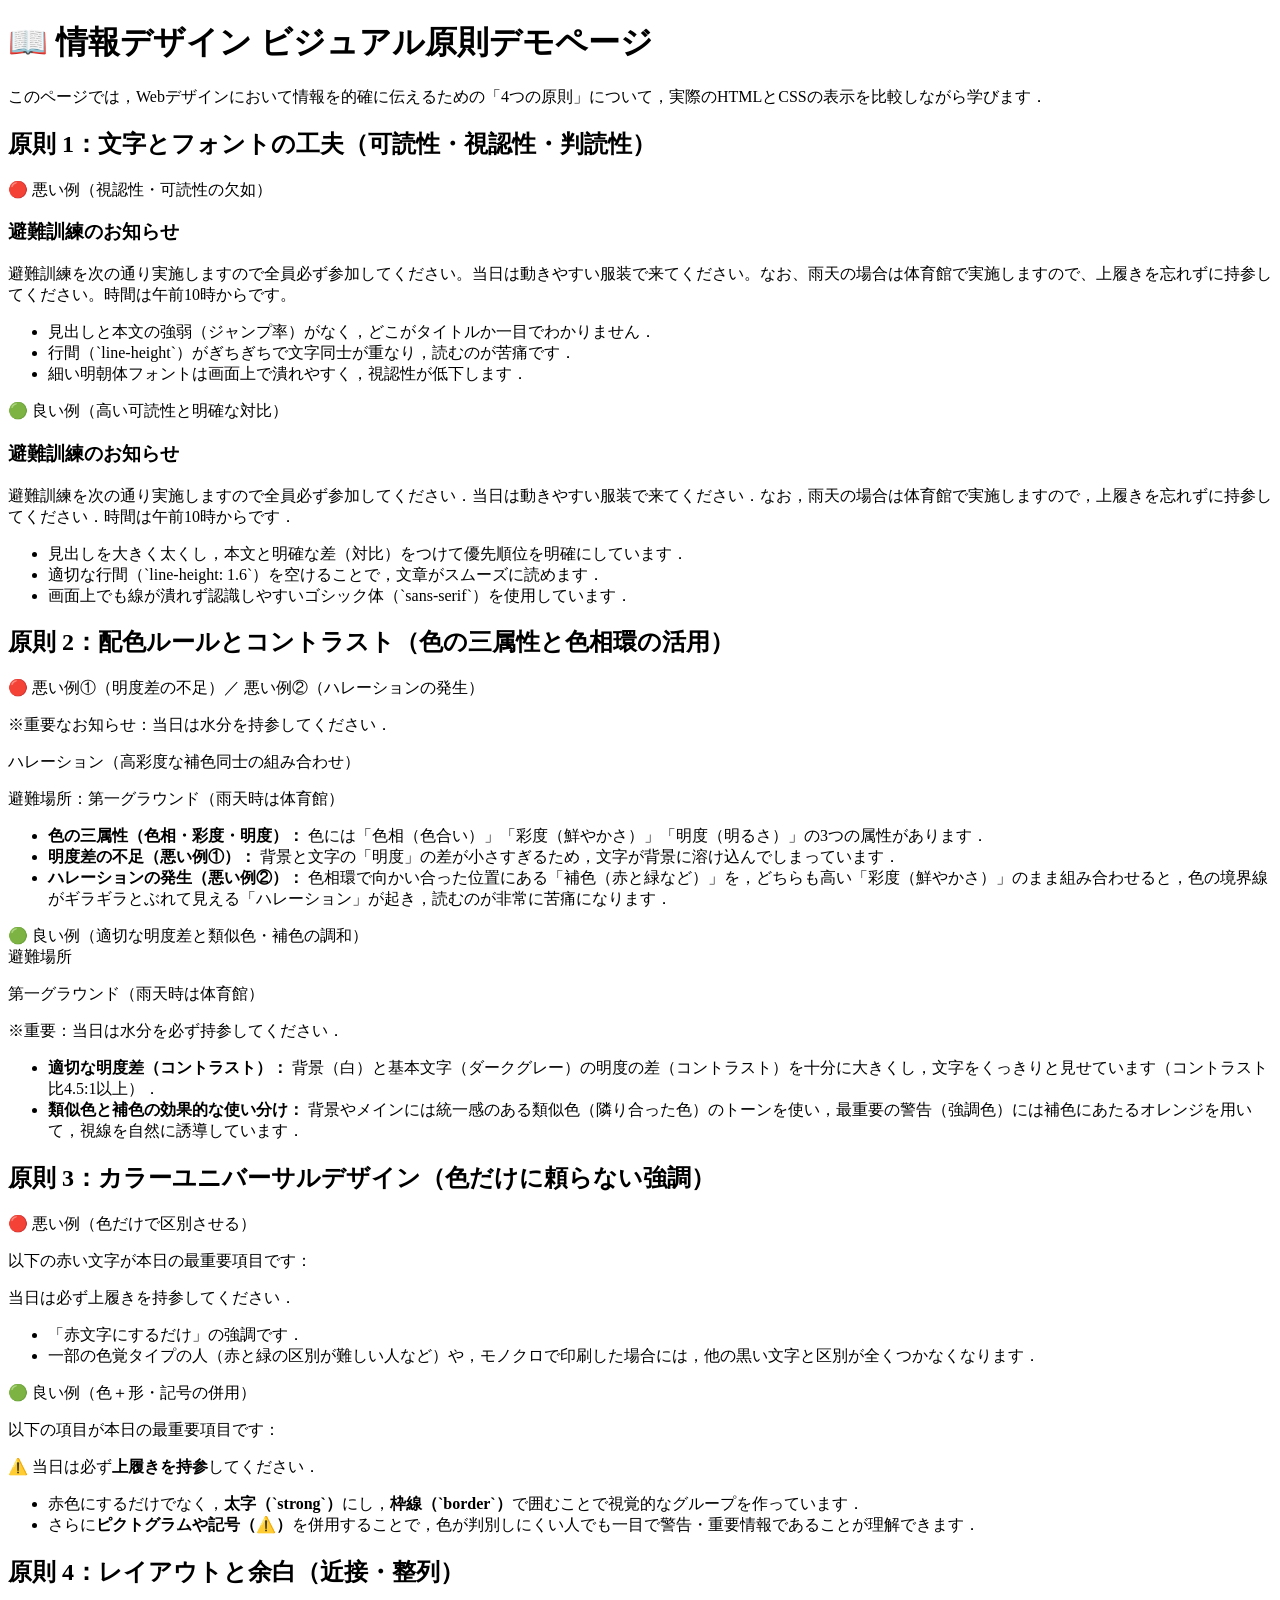
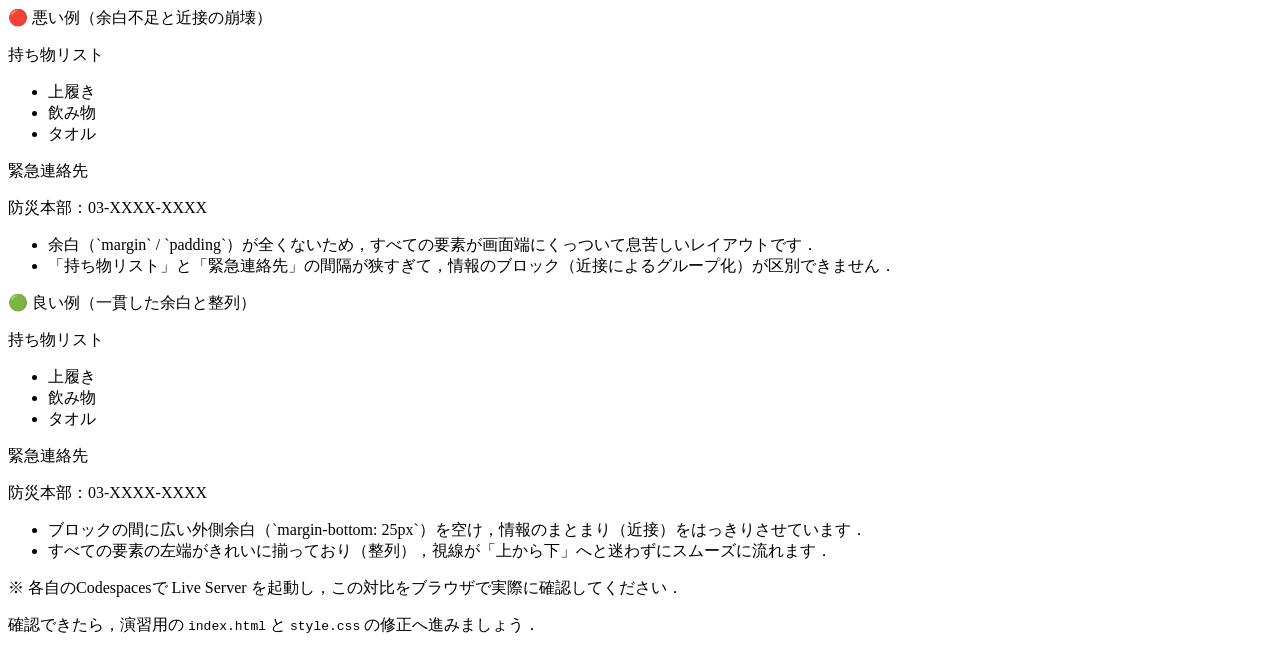
==== lecture.html @ b3b5a348 "feat: integrate colors' three attributes, color wheel, complementary and analogous colors theory int" ====
<!DOCTYPE html>
<html lang="ja">
<head>
    <meta charset="UTF-8">
    <title>情報デザイン解説：伝えるためのビジュアルデザイン原則</title>
    <link rel="stylesheet" href="lecture.css">
</head>
<body>
    <header>
        <h1>📖 情報デザイン ビジュアル原則デモページ</h1>
        <p>このページでは，Webデザインにおいて情報を的確に伝えるための「4つの原則」について，実際のHTMLとCSSの表示を比較しながら学びます．</p>
    </header>

    <main class="container">
        <!-- 原則 1：文字とフォントの工夫 -->
        <section class="demo-section">
            <h2 class="section-title">原則 1：文字とフォントの工夫（可読性・視認性・判読性）</h2>
            <div class="grid">
                <div class="card bad-example">
                    <div class="example-header header-bad">🔴 悪い例（視認性・可読性の欠如）</div>
                    <div class="demo-content font-bad">
                        <h3>避難訓練のお知らせ</h3>
                        <p>避難訓練を次の通り実施しますので全員必ず参加してください。当日は動きやすい服装で来てください。なお、雨天の場合は体育館で実施しますので、上履きを忘れずに持参してください。時間は午前10時からです。</p>
                    </div>
                    <div class="explanation">
                        <ul>
                            <li>見出しと本文の強弱（ジャンプ率）がなく，どこがタイトルか一目でわかりません．</li>
                            <li>行間（`line-height`）がぎちぎちで文字同士が重なり，読むのが苦痛です．</li>
                            <li>細い明朝体フォントは画面上で潰れやすく，視認性が低下します．</li>
                        </ul>
                    </div>
                </div>

                <div class="card good-example">
                    <div class="example-header header-good">🟢 良い例（高い可読性と明確な対比）</div>
                    <div class="demo-content font-good">
                        <h3>避難訓練のお知らせ</h3>
                        <p>避難訓練を次の通り実施しますので全員必ず参加してください．当日は動きやすい服装で来てください．なお，雨天の場合は体育館で実施しますので，上履きを忘れずに持参してください．時間は午前10時からです．</p>
                    </div>
                    <div class="explanation">
                        <ul>
                            <li>見出しを大きく太くし，本文と明確な差（対比）をつけて優先順位を明確にしています．</li>
                            <li>適切な行間（`line-height: 1.6`）を空けることで，文章がスムーズに読めます．</li>
                            <li>画面上でも線が潰れず認識しやすいゴシック体（`sans-serif`）を使用しています．</li>
                        </ul>
                    </div>
                </div>
            </div>
        </section>

        <!-- 原則 2：配色ルールとコントラスト -->
        <section class="demo-section">
            <h2 class="section-title">原則 2：配色ルールとコントラスト（色の三属性と色相環の活用）</h2>
            <div class="grid">
                <div class="card bad-example">
                    <div class="example-header header-bad">🔴 悪い例①（明度差の不足）／ 悪い例②（ハレーションの発生）</div>
                    <div class="demo-content color-bad-contrast">
                        <p>※重要なお知らせ：当日は水分を持参してください．</p>
                    </div>
                    <div class="example-header header-bad" style="margin-top: 15px;">ハレーション（高彩度な補色同士の組み合わせ）</div>
                    <div class="demo-content color-bad-halation">
                        <p>避難場所：第一グラウンド（雨天時は体育館）</p>
                    </div>
                    <div class="explanation">
                        <ul>
                            <li><strong>色の三属性（色相・彩度・明度）：</strong> 色には「色相（色合い）」「彩度（鮮やかさ）」「明度（明るさ）」の3つの属性があります．</li>
                            <li><strong>明度差の不足（悪い例①）：</strong> 背景と文字の「明度」の差が小さすぎるため，文字が背景に溶け込んでしまっています．</li>
                            <li><strong>ハレーションの発生（悪い例②）：</strong> 色相環で向かい合った位置にある「補色（赤と緑など）」を，どちらも高い「彩度（鮮やかさ）」のまま組み合わせると，色の境界線がギラギラとぶれて見える「ハレーション」が起き，読むのが非常に苦痛になります．</li>
                        </ul>
                    </div>
                </div>

                <div class="card good-example">
                    <div class="example-header header-good">🟢 良い例（適切な明度差と類似色・補色の調和）</div>
                    <div class="demo-content color-good">
                        <div class="badge-main">避難場所</div>
                        <p class="body-text">第一グラウンド（雨天時は体育館）</p>
                        <p class="alert-text">※重要：当日は水分を必ず持参してください．</p>
                    </div>
                    <div class="explanation">
                        <ul>
                            <li><strong>適切な明度差（コントラスト）：</strong> 背景（白）と基本文字（ダークグレー）の明度の差（コントラスト）を十分に大きくし，文字をくっきりと見せています（コントラスト比4.5:1以上）．</li>
                            <li><strong>類似色と補色の効果的な使い分け：</strong> 背景やメインには統一感のある類似色（隣り合った色）のトーンを使い，最重要の警告（強調色）には補色にあたるオレンジを用いて，視線を自然に誘導しています．</li>
                        </ul>
                    </div>
                </div>
            </div>
        </section>

        <!-- 原則 3：カラーユニバーサルデザイン -->
        <section class="demo-section">
            <h2 class="section-title">原則 3：カラーユニバーサルデザイン（色だけに頼らない強調）</h2>
            <div class="grid">
                <div class="card bad-example">
                    <div class="example-header header-bad">🔴 悪い例（色だけで区別させる）</div>
                    <div class="demo-content cud-bad">
                        <p>以下の赤い文字が本日の最重要項目です：</p>
                        <p class="cud-bad-text">当日は必ず上履きを持参してください．</p>
                    </div>
                    <div class="explanation">
                        <ul>
                            <li>「赤文字にするだけ」の強調です．</li>
                            <li>一部の色覚タイプの人（赤と緑の区別が難しい人など）や，モノクロで印刷した場合には，他の黒い文字と区別が全くつかなくなります．</li>
                        </ul>
                    </div>
                </div>

                <div class="card good-example">
                    <div class="example-header header-good">🟢 良い例（色＋形・記号の併用）</div>
                    <div class="demo-content cud-good">
                        <p>以下の項目が本日の最重要項目です：</p>
                        <div class="cud-good-box">
                            <span class="icon">⚠️</span>
                            <span class="text">当日は必ず<strong>上履きを持参</strong>してください．</span>
                        </div>
                    </div>
                    <div class="explanation">
                        <ul>
                            <li>赤色にするだけでなく，<strong>太字（`strong`）</strong>にし，<strong>枠線（`border`）</strong>で囲むことで視覚的なグループを作っています．</li>
                            <li>さらに<strong>ピクトグラムや記号（⚠️）</strong>を併用することで，色が判別しにくい人でも一目で警告・重要情報であることが理解できます．</li>
                        </ul>
                    </div>
                </div>
            </div>
        </section>

        <!-- 原則 4：レイアウトと余白 -->
        <section class="demo-section">
            <h2 class="section-title">原則 4：レイアウトと余白（近接・整列）</h2>
            <div class="grid">
                <div class="card bad-example">
                    <div class="example-header header-bad">🔴 悪い例（余白不足と近接の崩壊）</div>
                    <div class="demo-content layout-bad">
                        <p class="title">持ち物リスト</p>
                        <ul class="list">
                            <li>上履き</li>
                            <li>飲み物</li>
                            <li>タオル</li>
                        </ul>
                        <p class="title" style="margin-top:0;">緊急連絡先</p>
                        <p class="contact">防災本部：03-XXXX-XXXX</p>
                    </div>
                    <div class="explanation">
                        <ul>
                            <li>余白（`margin` / `padding`）が全くないため，すべての要素が画面端にくっついて息苦しいレイアウトです．</li>
                            <li>「持ち物リスト」と「緊急連絡先」の間隔が狭すぎて，情報のブロック（近接によるグループ化）が区別できません．</li>
                        </ul>
                    </div>
                </div>

                <div class="card good-example">
                    <div class="example-header header-good">🟢 良い例（一貫した余白と整列）</div>
                    <div class="demo-content layout-good">
                        <p class="title">持ち物リスト</p>
                        <ul class="list">
                            <li>上履き</li>
                            <li>飲み物</li>
                            <li>タオル</li>
                        </ul>
                        <p class="title">緊急連絡先</p>
                        <p class="contact">防災本部：03-XXXX-XXXX</p>
                    </div>
                    <div class="explanation">
                        <ul>
                            <li>ブロックの間に広い外側余白（`margin-bottom: 25px`）を空け，情報のまとまり（近接）をはっきりさせています．</li>
                            <li>すべての要素の左端がきれいに揃っており（整列），視線が「上から下」へと迷わずにスムーズに流れます．</li>
                        </ul>
                    </div>
                </div>
            </div>
        </section>
    </main>

    <footer>
        <p>※ 各自のCodespacesで Live Server を起動し，この対比をブラウザで実際に確認してください．</p>
        <p>確認できたら，演習用の <code>index.html</code> と <code>style.css</code> の修正へ進みましょう．</p>
    </footer>
</body>
</html>
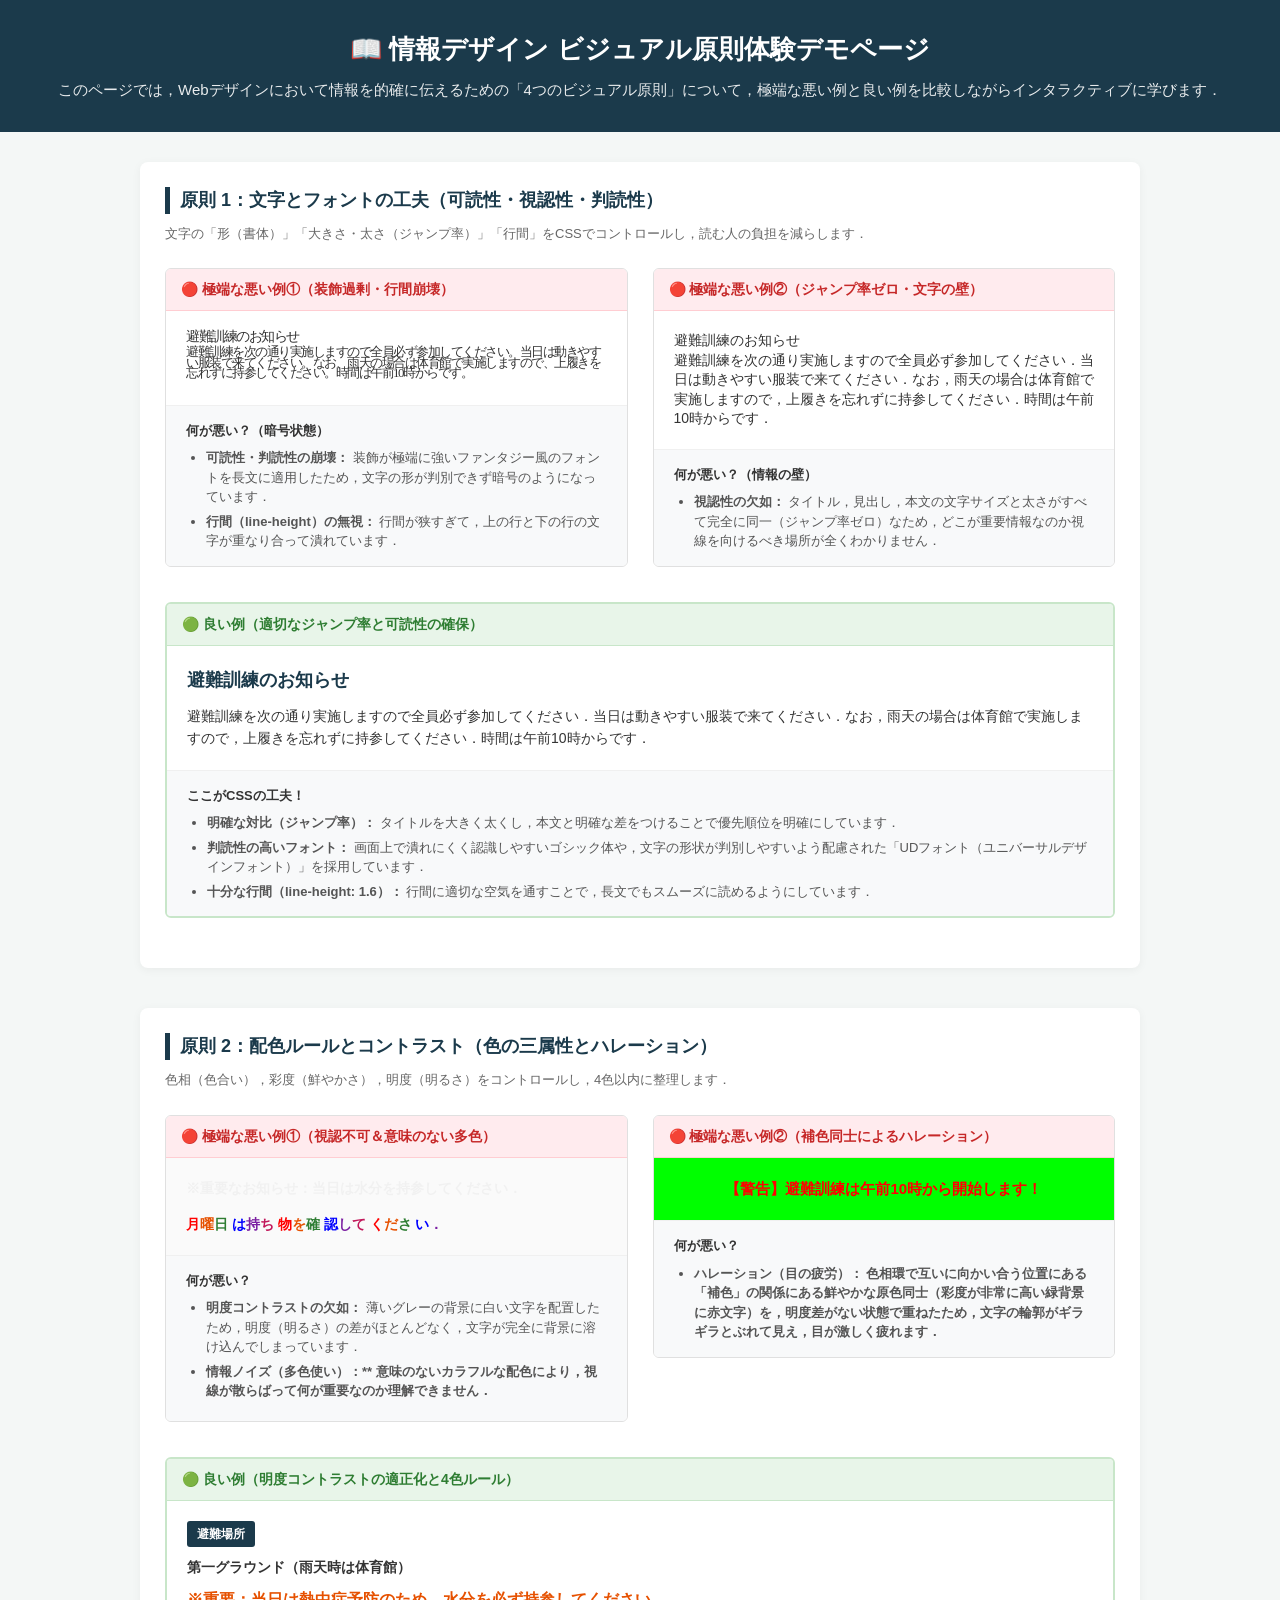
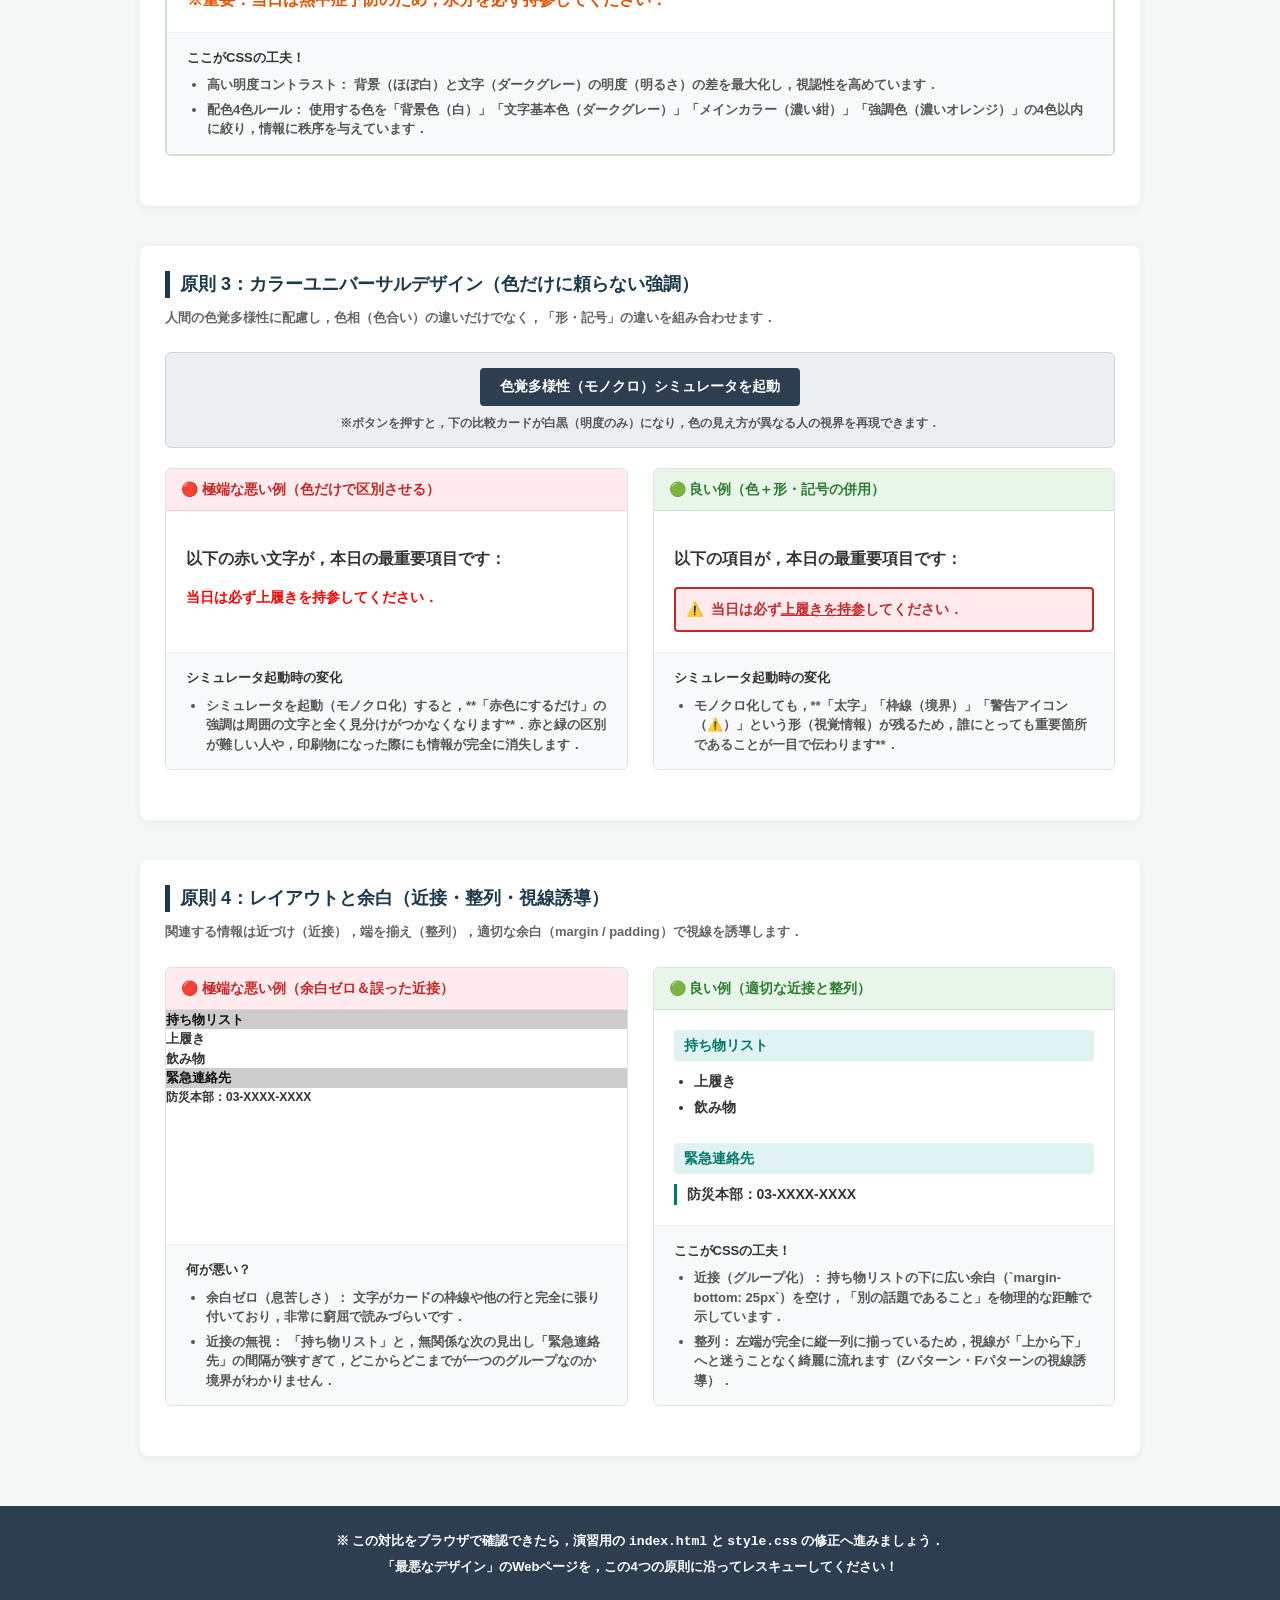
==== commit f39db6a3: "feat: enhance interactive lecture demo with extreme bad examples and CUD simulator" ====
--- a/lecture.html
+++ b/lecture.html
@@ -7,82 +7,125 @@
 </head>
 <body>
     <header>
-        <h1>📖 情報デザイン ビジュアル原則デモページ</h1>
-        <p>このページでは，Webデザインにおいて情報を的確に伝えるための「4つの原則」について，実際のHTMLとCSSの表示を比較しながら学びます．</p>
+        <h1>📖 情報デザイン ビジュアル原則体験デモページ</h1>
+        <p>このページでは，Webデザインにおいて情報を的確に伝えるための「4つのビジュアル原則」について，極端な悪い例と良い例を比較しながらインタラクティブに学びます．</p>
     </header>
 
     <main class="container">
         <!-- 原則 1：文字とフォントの工夫 -->
         <section class="demo-section">
             <h2 class="section-title">原則 1：文字とフォントの工夫（可読性・視認性・判読性）</h2>
+            <p class="section-desc">文字の「形（書体）」「大きさ・太さ（ジャンプ率）」「行間」をCSSでコントロールし，読む人の負担を減らします．</p>
             <div class="grid">
-                <div class="card bad-example">
-                    <div class="example-header header-bad">🔴 悪い例（視認性・可読性の欠如）</div>
-                    <div class="demo-content font-bad">
+                <!-- 悪い例①：装飾フォントの乱用と行間潰れ -->
+                <div class="card bad-example">
+                    <div class="example-header header-bad">🔴 極端な悪い例①（装飾過剰・行間崩壊）</div>
+                    <div class="demo-content font-bad-1">
                         <h3>避難訓練のお知らせ</h3>
                         <p>避難訓練を次の通り実施しますので全員必ず参加してください。当日は動きやすい服装で来てください。なお、雨天の場合は体育館で実施しますので、上履きを忘れずに持参してください。時間は午前10時からです。</p>
                     </div>
                     <div class="explanation">
-                        <ul>
-                            <li>見出しと本文の強弱（ジャンプ率）がなく，どこがタイトルか一目でわかりません．</li>
-                            <li>行間（`line-height`）がぎちぎちで文字同士が重なり，読むのが苦痛です．</li>
-                            <li>細い明朝体フォントは画面上で潰れやすく，視認性が低下します．</li>
-                        </ul>
-                    </div>
-                </div>
-
-                <div class="card good-example">
-                    <div class="example-header header-good">🟢 良い例（高い可読性と明確な対比）</div>
-                    <div class="demo-content font-good">
-                        <h3>避難訓練のお知らせ</h3>
+                        <span class="label">何が悪い？（暗号状態）</span>
+                        <ul>
+                            <li><strong>可読性・判読性の崩壊：</strong> 装飾が極端に強いファンタジー風のフォントを長文に適用したため，文字の形が判別できず暗号のようになっています．</li>
+                            <li><strong>行間（line-height）の無視：</strong> 行間が狭すぎて，上の行と下の行の文字が重なり合って潰れています．</li>
+                        </ul>
+                    </div>
+                </div>
+
+                <!-- 悪い例②：ジャンプ率ゼロ -->
+                <div class="card bad-example">
+                    <div class="example-header header-bad">🔴 極端な悪い例②（ジャンプ率ゼロ・文字の壁）</div>
+                    <div class="demo-content font-bad-2">
+                        <h4>避難訓練のお知らせ</h4>
                         <p>避難訓練を次の通り実施しますので全員必ず参加してください．当日は動きやすい服装で来てください．なお，雨天の場合は体育館で実施しますので，上履きを忘れずに持参してください．時間は午前10時からです．</p>
                     </div>
                     <div class="explanation">
-                        <ul>
-                            <li>見出しを大きく太くし，本文と明確な差（対比）をつけて優先順位を明確にしています．</li>
-                            <li>適切な行間（`line-height: 1.6`）を空けることで，文章がスムーズに読めます．</li>
-                            <li>画面上でも線が潰れず認識しやすいゴシック体（`sans-serif`）を使用しています．</li>
-                        </ul>
-                    </div>
+                        <span class="label">何が悪い？（情報の壁）</span>
+                        <ul>
+                            <li><strong>視認性の欠如：</strong> タイトル，見出し，本文の文字サイズと太さがすべて完全に同一（ジャンプ率ゼロ）なため，どこが重要情報なのか視線を向けるべき場所が全くわかりません．</li>
+                        </ul>
+                    </div>
+                </div>
+            </div>
+
+            <!-- 良い例 -->
+            <div class="card good-example-wide">
+                <div class="example-header header-good">🟢 良い例（適切なジャンプ率と可読性の確保）</div>
+                <div class="demo-content font-good">
+                    <h3>避難訓練のお知らせ</h3>
+                    <p>避難訓練を次の通り実施しますので全員必ず参加してください．当日は動きやすい服装で来てください．なお，雨天の場合は体育館で実施しますので，上履きを忘れずに持参してください．時間は午前10時からです．</p>
+                </div>
+                <div class="explanation">
+                    <span class="label">ここがCSSの工夫！</span>
+                    <ul>
+                        <li><strong>明確な対比（ジャンプ率）：</strong> タイトルを大きく太くし，本文と明確な差をつけることで優先順位を明確にしています．</li>
+                        <li><strong>判読性の高いフォント：</strong> 画面上で潰れにくく認識しやすいゴシック体や，文字の形状が判別しやすいよう配慮された「UDフォント（ユニバーサルデザインフォント）」を採用しています．</li>
+                        <li><strong>十分な行間（line-height: 1.6）：</strong> 行間に適切な空気を通すことで，長文でもスムーズに読めるようにしています．</li>
+                    </ul>
                 </div>
             </div>
         </section>
 
         <!-- 原則 2：配色ルールとコントラスト -->
         <section class="demo-section">
-            <h2 class="section-title">原則 2：配色ルールとコントラスト（色の三属性と色相環の活用）</h2>
+            <h2 class="section-title">原則 2：配色ルールとコントラスト（色の三属性とハレーション）</h2>
+            <p class="section-desc">色相（色合い），彩度（鮮やかさ），明度（明るさ）をコントロールし，4色以内に整理します．</p>
             <div class="grid">
-                <div class="card bad-example">
-                    <div class="example-header header-bad">🔴 悪い例①（明度差の不足）／ 悪い例②（ハレーションの発生）</div>
-                    <div class="demo-content color-bad-contrast">
-                        <p>※重要なお知らせ：当日は水分を持参してください．</p>
-                    </div>
-                    <div class="example-header header-bad" style="margin-top: 15px;">ハレーション（高彩度な補色同士の組み合わせ）</div>
-                    <div class="demo-content color-bad-halation">
-                        <p>避難場所：第一グラウンド（雨天時は体育館）</p>
-                    </div>
-                    <div class="explanation">
-                        <ul>
-                            <li><strong>色の三属性（色相・彩度・明度）：</strong> 色には「色相（色合い）」「彩度（鮮やかさ）」「明度（明るさ）」の3つの属性があります．</li>
-                            <li><strong>明度差の不足（悪い例①）：</strong> 背景と文字の「明度」の差が小さすぎるため，文字が背景に溶け込んでしまっています．</li>
-                            <li><strong>ハレーションの発生（悪い例②）：</strong> 色相環で向かい合った位置にある「補色（赤と緑など）」を，どちらも高い「彩度（鮮やかさ）」のまま組み合わせると，色の境界線がギラギラとぶれて見える「ハレーション」が起き，読むのが非常に苦痛になります．</li>
-                        </ul>
-                    </div>
-                </div>
-
-                <div class="card good-example">
-                    <div class="example-header header-good">🟢 良い例（適切な明度差と類似色・補色の調和）</div>
-                    <div class="demo-content color-good">
-                        <div class="badge-main">避難場所</div>
-                        <p class="body-text">第一グラウンド（雨天時は体育館）</p>
-                        <p class="alert-text">※重要：当日は水分を必ず持参してください．</p>
-                    </div>
-                    <div class="explanation">
-                        <ul>
-                            <li><strong>適切な明度差（コントラスト）：</strong> 背景（白）と基本文字（ダークグレー）の明度の差（コントラスト）を十分に大きくし，文字をくっきりと見せています（コントラスト比4.5:1以上）．</li>
-                            <li><strong>類似色と補色の効果的な使い分け：</strong> 背景やメインには統一感のある類似色（隣り合った色）のトーンを使い，最重要の警告（強調色）には補色にあたるオレンジを用いて，視線を自然に誘導しています．</li>
-                        </ul>
-                    </div>
+                <!-- 悪い例①：低コントラストとノイズ -->
+                <div class="card bad-example">
+                    <div class="example-header header-bad">🔴 極端な悪い例①（視認不可＆意味のない多色）</div>
+                    <div class="demo-content color-bad-1">
+                        <p class="text-invisible">※重要なお知らせ：当日は水分を持参してください．</p>
+                        <p class="text-rainbow">
+                            <span class="c1">月</span><span class="c2">曜</span><span class="c3">日</span>
+                            <span class="c4">は</span><span class="c5">持</span><span class="c6">ち</span>
+                            <span class="c1">物</span><span class="c2">を</span><span class="c3">確</span>
+                            <span class="c4">認</span><span class="c5">し</span><span class="c6">て</span>
+                            <span class="c1">く</span><span class="c2">だ</span><span class="c3">さ</span>
+                            <span class="c4">い</span><span class="c5">．</span>
+                        </p>
+                    </div>
+                    <div class="explanation">
+                        <span class="label">何が悪い？</span>
+                        <ul>
+                            <li><strong>明度コントラストの欠如：</strong> 薄いグレーの背景に白い文字を配置したため，明度（明るさ）の差がほとんどなく，文字が完全に背景に溶け込んでしまっています．</li>
+                            <li><strong>情報ノイズ（多色使い）：** 意味のないカラフルな配色により，視線が散らばって何が重要なのか理解できません．</li>
+                        </ul>
+                    </div>
+                </div>
+
+                <!-- 悪い例②：ハレーション -->
+                <div class="card bad-example">
+                    <div class="example-header header-bad">🔴 極端な悪い例②（補色同士によるハレーション）</div>
+                    <div class="demo-content color-bad-2">
+                        <div class="halation-box">
+                            <p>【警告】避難訓練は午前10時から開始します！</p>
+                        </div>
+                    </div>
+                    <div class="explanation">
+                        <span class="label">何が悪い？</span>
+                        <ul>
+                            <li><strong>ハレーション（目の疲労）：</strong> 色相環で互いに向かい合う位置にある「補色」の関係にある鮮やかな原色同士（彩度が非常に高い緑背景に赤文字）を，明度差がない状態で重ねたため，文字の輪郭がギラギラとぶれて見え，目が激しく疲れます．</li>
+                        </ul>
+                    </div>
+                </div>
+            </div>
+
+            <!-- 良い例 -->
+            <div class="card good-example-wide">
+                <div class="example-header header-good">🟢 良い例（明度コントラストの適正化と4色ルール）</div>
+                <div class="demo-content color-good">
+                    <div class="badge-main">避難場所</div>
+                    <p class="body-text">第一グラウンド（雨天時は体育館）</p>
+                    <p class="alert-text">※重要：当日は熱中症予防のため，水分を必ず持参してください．</p>
+                </div>
+                <div class="explanation">
+                    <span class="label">ここがCSSの工夫！</span>
+                    <ul>
+                        <li><strong>高い明度コントラスト：</strong> 背景（ほぼ白）と文字（ダークグレー）の明度（明るさ）の差を最大化し，視認性を高めています．</li>
+                        <li><strong>配色4色ルール：</strong> 使用する色を「背景色（白）」「文字基本色（ダークグレー）」「メインカラー（濃い紺）」「強調色（濃いオレンジ）」の4色以内に絞り，情報に秩序を与えています．</li>
+                    </ul>
                 </div>
             </div>
         </section>
@@ -90,34 +133,43 @@
         <!-- 原則 3：カラーユニバーサルデザイン -->
         <section class="demo-section">
             <h2 class="section-title">原則 3：カラーユニバーサルデザイン（色だけに頼らない強調）</h2>
-            <div class="grid">
-                <div class="card bad-example">
-                    <div class="example-header header-bad">🔴 悪い例（色だけで区別させる）</div>
+            <p class="section-desc">人間の色覚多様性に配慮し，色相（色合い）の違いだけでなく，「形・記号」の違いを組み合わせます．</p>
+            
+            <div class="simulator-panel">
+                <button id="grayscale-btn" onclick="toggleGrayscale()">色覚多様性（モノクロ）シミュレータを起動</button>
+                <p class="sim-note">※ボタンを押すと，下の比較カードが白黒（明度のみ）になり，色の見え方が異なる人の視界を再現できます．</p>
+            </div>
+
+            <div class="grid" id="cud-demo-grid">
+                <!-- 悪い例：色相のみに依存 -->
+                <div class="card bad-example">
+                    <div class="example-header header-bad">🔴 極端な悪い例（色だけで区別させる）</div>
                     <div class="demo-content cud-bad">
-                        <p>以下の赤い文字が本日の最重要項目です：</p>
+                        <p>以下の赤い文字が，本日の最重要項目です：</p>
                         <p class="cud-bad-text">当日は必ず上履きを持参してください．</p>
                     </div>
                     <div class="explanation">
-                        <ul>
-                            <li>「赤文字にするだけ」の強調です．</li>
-                            <li>一部の色覚タイプの人（赤と緑の区別が難しい人など）や，モノクロで印刷した場合には，他の黒い文字と区別が全くつかなくなります．</li>
-                        </ul>
-                    </div>
-                </div>
-
+                        <span class="label">シミュレータ起動時の変化</span>
+                        <ul>
+                            <li>シミュレータを起動（モノクロ化）すると，**「赤色にするだけ」の強調は周囲の文字と全く見分けがつかなくなります**．赤と緑の区別が難しい人や，印刷物になった際にも情報が完全に消失します．</li>
+                        </ul>
+                    </div>
+                </div>
+
+                <!-- 良い例：色＋形の併用 -->
                 <div class="card good-example">
                     <div class="example-header header-good">🟢 良い例（色＋形・記号の併用）</div>
                     <div class="demo-content cud-good">
-                        <p>以下の項目が本日の最重要項目です：</p>
+                        <p>以下の項目が，本日の最重要項目です：</p>
                         <div class="cud-good-box">
                             <span class="icon">⚠️</span>
                             <span class="text">当日は必ず<strong>上履きを持参</strong>してください．</span>
                         </div>
                     </div>
                     <div class="explanation">
-                        <ul>
-                            <li>赤色にするだけでなく，<strong>太字（`strong`）</strong>にし，<strong>枠線（`border`）</strong>で囲むことで視覚的なグループを作っています．</li>
-                            <li>さらに<strong>ピクトグラムや記号（⚠️）</strong>を併用することで，色が判別しにくい人でも一目で警告・重要情報であることが理解できます．</li>
+                        <span class="label">シミュレータ起動時の変化</span>
+                        <ul>
+                            <li>モノクロ化しても，**「太字」「枠線（境界）」「警告アイコン（⚠️）」という形（視覚情報）が残るため，誰にとっても重要箇所であることが一目で伝わります**．</li>
                         </ul>
                     </div>
                 </div>
@@ -126,44 +178,47 @@
 
         <!-- 原則 4：レイアウトと余白 -->
         <section class="demo-section">
-            <h2 class="section-title">原則 4：レイアウトと余白（近接・整列）</h2>
+            <h2 class="section-title">原則 4：レイアウトと余白（近接・整列・視線誘導）</h2>
+            <p class="section-desc">関連する情報は近づけ（近接），端を揃え（整列），適切な余白（margin / padding）で視線を誘導します．</p>
             <div class="grid">
-                <div class="card bad-example">
-                    <div class="example-header header-bad">🔴 悪い例（余白不足と近接の崩壊）</div>
+                <!-- 悪い例：余白なしと誤った近接 -->
+                <div class="card bad-example">
+                    <div class="example-header header-bad">🔴 極端な悪い例（余白ゼロ＆誤った近接）</div>
                     <div class="demo-content layout-bad">
                         <p class="title">持ち物リスト</p>
                         <ul class="list">
                             <li>上履き</li>
                             <li>飲み物</li>
-                            <li>タオル</li>
-                        </ul>
-                        <p class="title" style="margin-top:0;">緊急連絡先</p>
+                        </ul>
+                        <p class="title" style="margin-top: 0;">緊急連絡先</p>
                         <p class="contact">防災本部：03-XXXX-XXXX</p>
                     </div>
                     <div class="explanation">
-                        <ul>
-                            <li>余白（`margin` / `padding`）が全くないため，すべての要素が画面端にくっついて息苦しいレイアウトです．</li>
-                            <li>「持ち物リスト」と「緊急連絡先」の間隔が狭すぎて，情報のブロック（近接によるグループ化）が区別できません．</li>
-                        </ul>
-                    </div>
-                </div>
-
+                        <span class="label">何が悪い？</span>
+                        <ul>
+                            <li><strong>余白ゼロ（息苦しさ）：</strong> 文字がカードの枠線や他の行と完全に張り付いており，非常に窮屈で読みづらいです．</li>
+                            <li><strong>近接の無視：</strong> 「持ち物リスト」と，無関係な次の見出し「緊急連絡先」の間隔が狭すぎて，どこからどこまでが一つのグループなのか境界がわかりません．</li>
+                        </ul>
+                    </div>
+                </div>
+
+                <!-- 良い例：近接と整列 -->
                 <div class="card good-example">
-                    <div class="example-header header-good">🟢 良い例（一貫した余白と整列）</div>
+                    <div class="example-header header-good">🟢 良い例（適切な近接と整列）</div>
                     <div class="demo-content layout-good">
                         <p class="title">持ち物リスト</p>
                         <ul class="list">
                             <li>上履き</li>
                             <li>飲み物</li>
-                            <li>タオル</li>
                         </ul>
                         <p class="title">緊急連絡先</p>
                         <p class="contact">防災本部：03-XXXX-XXXX</p>
                     </div>
                     <div class="explanation">
-                        <ul>
-                            <li>ブロックの間に広い外側余白（`margin-bottom: 25px`）を空け，情報のまとまり（近接）をはっきりさせています．</li>
-                            <li>すべての要素の左端がきれいに揃っており（整列），視線が「上から下」へと迷わずにスムーズに流れます．</li>
+                        <span class="label">ここがCSSの工夫！</span>
+                        <ul>
+                            <li><strong>近接（グループ化）：</strong> 持ち物リストの下に広い余白（`margin-bottom: 25px`）を空け，「別の話題であること」を物理的な距離で示しています．</li>
+                            <li><strong>整列：</strong> 左端が完全に縦一列に揃っているため，視線が「上から下」へと迷うことなく綺麗に流れます（Zパターン・Fパターンの視線誘導）．</li>
                         </ul>
                     </div>
                 </div>
@@ -172,8 +227,23 @@
     </main>
 
     <footer>
-        <p>※ 各自のCodespacesで Live Server を起動し，この対比をブラウザで実際に確認してください．</p>
-        <p>確認できたら，演習用の <code>index.html</code> と <code>style.css</code> の修正へ進みましょう．</p>
+        <p>※ この対比をブラウザで確認できたら，演習用の <code>index.html</code> と <code>style.css</code> の修正へ進みましょう．</p>
+        <p>「最悪なデザイン」のWebページを，この4つの原則に沿ってレスキューしてください！</p>
     </footer>
+
+    <script>
+        function toggleGrayscale() {
+            const container = document.getElementById('cud-demo-grid');
+            container.classList.toggle('grayscale-mode');
+            const btn = document.getElementById('grayscale-btn');
+            if (container.classList.contains('grayscale-mode')) {
+                btn.textContent = 'シミュレータをオフにする';
+                btn.style.backgroundColor = '#c62828';
+            } else {
+                btn.textContent = '色覚多様性（モノクロ）シミュレータを起動';
+                btn.style.backgroundColor = '#2c3e50';
+            }
+        }
+    </script>
 </body>
 </html>
--- a/lecture.css
+++ b/lecture.css
@@ -0,0 +1,355 @@
+/* lecture.css */
+
+/* 全体の基本設定 */
+body {
+  font-family: 'Helvetica Neue', Arial, 'Hiragino Kaku Gothic ProN', Meiryo, sans-serif;
+  background-color: #f4f7f6;
+  color: #333333;
+  margin: 0;
+  padding: 0;
+  line-height: 1.5;
+}
+
+header {
+  background-color: #1b3a4b;
+  color: #ffffff;
+  text-align: center;
+  padding: 30px 20px;
+}
+header h1 {
+  margin: 0 0 10px 0;
+  font-size: 26px;
+}
+header p {
+  margin: 0;
+  font-size: 15px;
+  opacity: 0.9;
+}
+
+.container {
+  max-width: 1000px;
+  margin: 30px auto;
+  padding: 0 20px;
+}
+
+/* デモセクション */
+.demo-section {
+  background-color: #ffffff;
+  border-radius: 8px;
+  box-shadow: 0 2px 10px rgba(0,0,0,0.05);
+  padding: 25px;
+  margin-bottom: 40px;
+}
+
+.section-title {
+  font-size: 18px;
+  color: #1b3a4b;
+  border-left: 5px solid #1b3a4b;
+  padding-left: 10px;
+  margin-top: 0;
+  margin-bottom: 10px;
+}
+.section-desc {
+  font-size: 13px;
+  color: #666;
+  margin-top: 0;
+  margin-bottom: 25px;
+}
+
+/* グリッドレイアウト */
+.grid {
+  display: grid;
+  grid-template-columns: 1fr 1fr;
+  gap: 25px;
+}
+
+/* カードデザイン */
+.card {
+  border: 1px solid #e0e0e0;
+  border-radius: 6px;
+  overflow: hidden;
+  display: flex;
+  flex-direction: column;
+  margin-bottom: 25px;
+}
+.good-example-wide {
+  border: 2px solid #c8e6c9;
+  border-radius: 6px;
+  overflow: hidden;
+  display: flex;
+  flex-direction: column;
+  margin-top: 10px;
+}
+
+.example-header {
+  padding: 10px 15px;
+  font-weight: bold;
+  font-size: 14px;
+}
+.header-bad {
+  background-color: #ffebee;
+  color: #c62828;
+  border-bottom: 1px solid #ffcdd2;
+}
+.header-good {
+  background-color: #e8f5e9;
+  color: #2e7d32;
+  border-bottom: 1px solid #c8e6c9;
+}
+
+.demo-content {
+  padding: 20px;
+  flex-grow: 1;
+  border-bottom: 1px solid #f0f0f0;
+}
+
+.explanation {
+  background-color: #f8f9fa;
+  padding: 15px 20px;
+  font-size: 13px;
+  color: #555555;
+}
+.explanation .label {
+  font-weight: bold;
+  color: #333;
+  display: block;
+  margin-bottom: 8px;
+}
+.explanation ul {
+  margin: 0;
+  padding-left: 20px;
+}
+.explanation li {
+  margin-bottom: 5px;
+}
+.explanation li:last-child {
+  margin-bottom: 0;
+}
+
+/* --- 原則 1：フォント指定（極端な悪い例） --- */
+.font-bad-1 {
+  font-family: 'Comic Sans MS', cursive, 'HGP創英角ﾎﾟｯﾌﾟ体', fantasy;
+  line-height: 0.8 !important; /* 行間崩壊 */
+  letter-spacing: -1.5px; /* 文字間ぎちぎち */
+}
+.font-bad-1 h3 {
+  font-size: 14px;
+  font-weight: normal;
+  margin: 0 0 5px 0;
+}
+.font-bad-1 p {
+  margin: 0;
+  font-size: 13px;
+}
+
+.font-bad-2 h4, .font-bad-2 p {
+  font-size: 14px !important; /* ジャンプ率ゼロ */
+  font-weight: normal !important; /* 強弱なし */
+  font-family: sans-serif;
+  line-height: 1.4;
+  margin: 0;
+}
+
+.font-good {
+  font-family: sans-serif;
+  line-height: 1.6;
+}
+.font-good h3 {
+  font-size: 18px; /* 見出しの強調 */
+  font-weight: bold;
+  color: #1b3a4b;
+  margin: 0 0 10px 0;
+}
+.font-good p {
+  margin: 0;
+  font-size: 14px;
+}
+
+/* --- 原則 2：配色・コントラスト --- */
+.color-bad-1 {
+  background-color: #fafafa;
+}
+.color-bad-1 .text-invisible {
+  color: #f1f1f1; /* 背景とほぼ同化 */
+  font-weight: bold;
+  margin: 0 0 15px 0;
+  font-size: 14px;
+}
+.color-bad-1 .text-rainbow {
+  font-weight: bold;
+  margin: 0;
+  font-size: 14px;
+}
+/* 意味のない虹色着色 */
+.color-bad-1 .c1 { color: #ff0000; }
+.color-bad-1 .c2 { color: #e65100; }
+.color-bad-1 .c3 { color: #2e7d32; }
+.color-bad-1 .c4 { color: #0000ff; }
+.color-bad-1 .c5 { color: #7b1fa2; }
+.color-bad-1 .c6 { color: #c2185b; }
+
+.color-bad-2 {
+  background-color: #00ff00; /* 原色の緑 */
+  color: #ff0000; /* 原色の赤（ハレーション） */
+  padding: 20px;
+  text-align: center;
+  font-weight: bold;
+}
+.color-bad-2 p {
+  margin: 0;
+  font-size: 15px;
+}
+
+.color-good {
+  background-color: #ffffff;
+  color: #333333;
+}
+.color-good .badge-main {
+  background-color: #1b3a4b; /* メインカラー */
+  color: #ffffff;
+  display: inline-block;
+  padding: 4px 10px;
+  font-size: 12px;
+  font-weight: bold;
+  border-radius: 3px;
+  margin-bottom: 10px;
+}
+.color-good .body-text {
+  margin: 0 0 10px 0;
+  font-size: 14px;
+}
+.color-good .alert-text {
+  color: #e65100; /* 強調色のオレンジ */
+  font-weight: bold;
+  margin: 0;
+}
+
+/* --- 原則 3：カラーユニバーサルデザイン --- */
+.cud-bad {
+  background-color: #ffffff;
+}
+.cud-bad-text {
+  color: #ff0000; /* 赤色にしただけ */
+  margin: 0;
+  font-size: 14px;
+}
+
+.cud-good {
+  background-color: #ffffff;
+}
+.cud-good-box {
+  background-color: #ffebee;
+  color: #c62828;
+  border: 2px solid #c62828;
+  padding: 10px;
+  border-radius: 4px;
+  display: flex;
+  align-items: center;
+  gap: 8px;
+  font-size: 14px;
+}
+.cud-good-box strong {
+  font-weight: bold;
+  text-decoration: underline;
+}
+
+/* モノクロシミュレータトグル */
+.grayscale-mode {
+  filter: grayscale(100%);
+}
+
+.simulator-panel {
+  background-color: #eceff1;
+  border: 1px solid #cfd8dc;
+  border-radius: 6px;
+  padding: 15px;
+  margin-bottom: 20px;
+  text-align: center;
+}
+.simulator-panel button {
+  background-color: #2c3e50;
+  color: #ffffff;
+  border: none;
+  padding: 10px 20px;
+  font-size: 14px;
+  font-weight: bold;
+  border-radius: 4px;
+  cursor: pointer;
+  transition: background-color 0.2s;
+}
+.simulator-panel button:hover {
+  background-color: #1a252f;
+}
+.sim-note {
+  font-size: 12px;
+  color: #555555;
+  margin: 8px 0 0 0;
+}
+
+/* --- 原則 4：レイアウトと余白 --- */
+.layout-bad {
+  background-color: #ffffff;
+  padding: 0 !important; /* 隙間なし */
+}
+.layout-bad .title {
+  background-color: #ccc;
+  color: #111;
+  font-weight: bold;
+  font-size: 13px;
+  margin: 0;
+}
+.layout-bad .list {
+  margin: 0;
+  padding: 0;
+  list-style: none;
+}
+.layout-bad .list li {
+  font-size: 13px;
+}
+.layout-bad .contact {
+  margin: 0;
+  font-size: 12px;
+}
+
+.layout-good {
+  background-color: #ffffff;
+}
+.layout-good .title {
+  background-color: #e0f2f1;
+  color: #00796b;
+  font-weight: bold;
+  font-size: 14px;
+  padding: 5px 10px;
+  margin: 0 0 10px 0;
+  border-radius: 4px;
+}
+.layout-good .list {
+  margin: 0 0 25px 0; /* 下に広い余白をあけて別グループ化 */
+  padding-left: 20px;
+}
+.layout-good .list li {
+  margin-bottom: 5px;
+  font-size: 14px;
+}
+.layout-good .contact {
+  margin: 0;
+  padding-left: 10px;
+  font-size: 14px;
+  border-left: 3px solid #00796b;
+}
+
+/* フッター */
+footer {
+  background-color: #2c3e50;
+  color: #ffffff;
+  text-align: center;
+  padding: 25px 20px;
+  margin-top: 50px;
+  font-size: 13px;
+}
+footer p {
+  margin: 0 0 5px 0;
+}
+footer p:last-child {
+  margin: 0;
+}
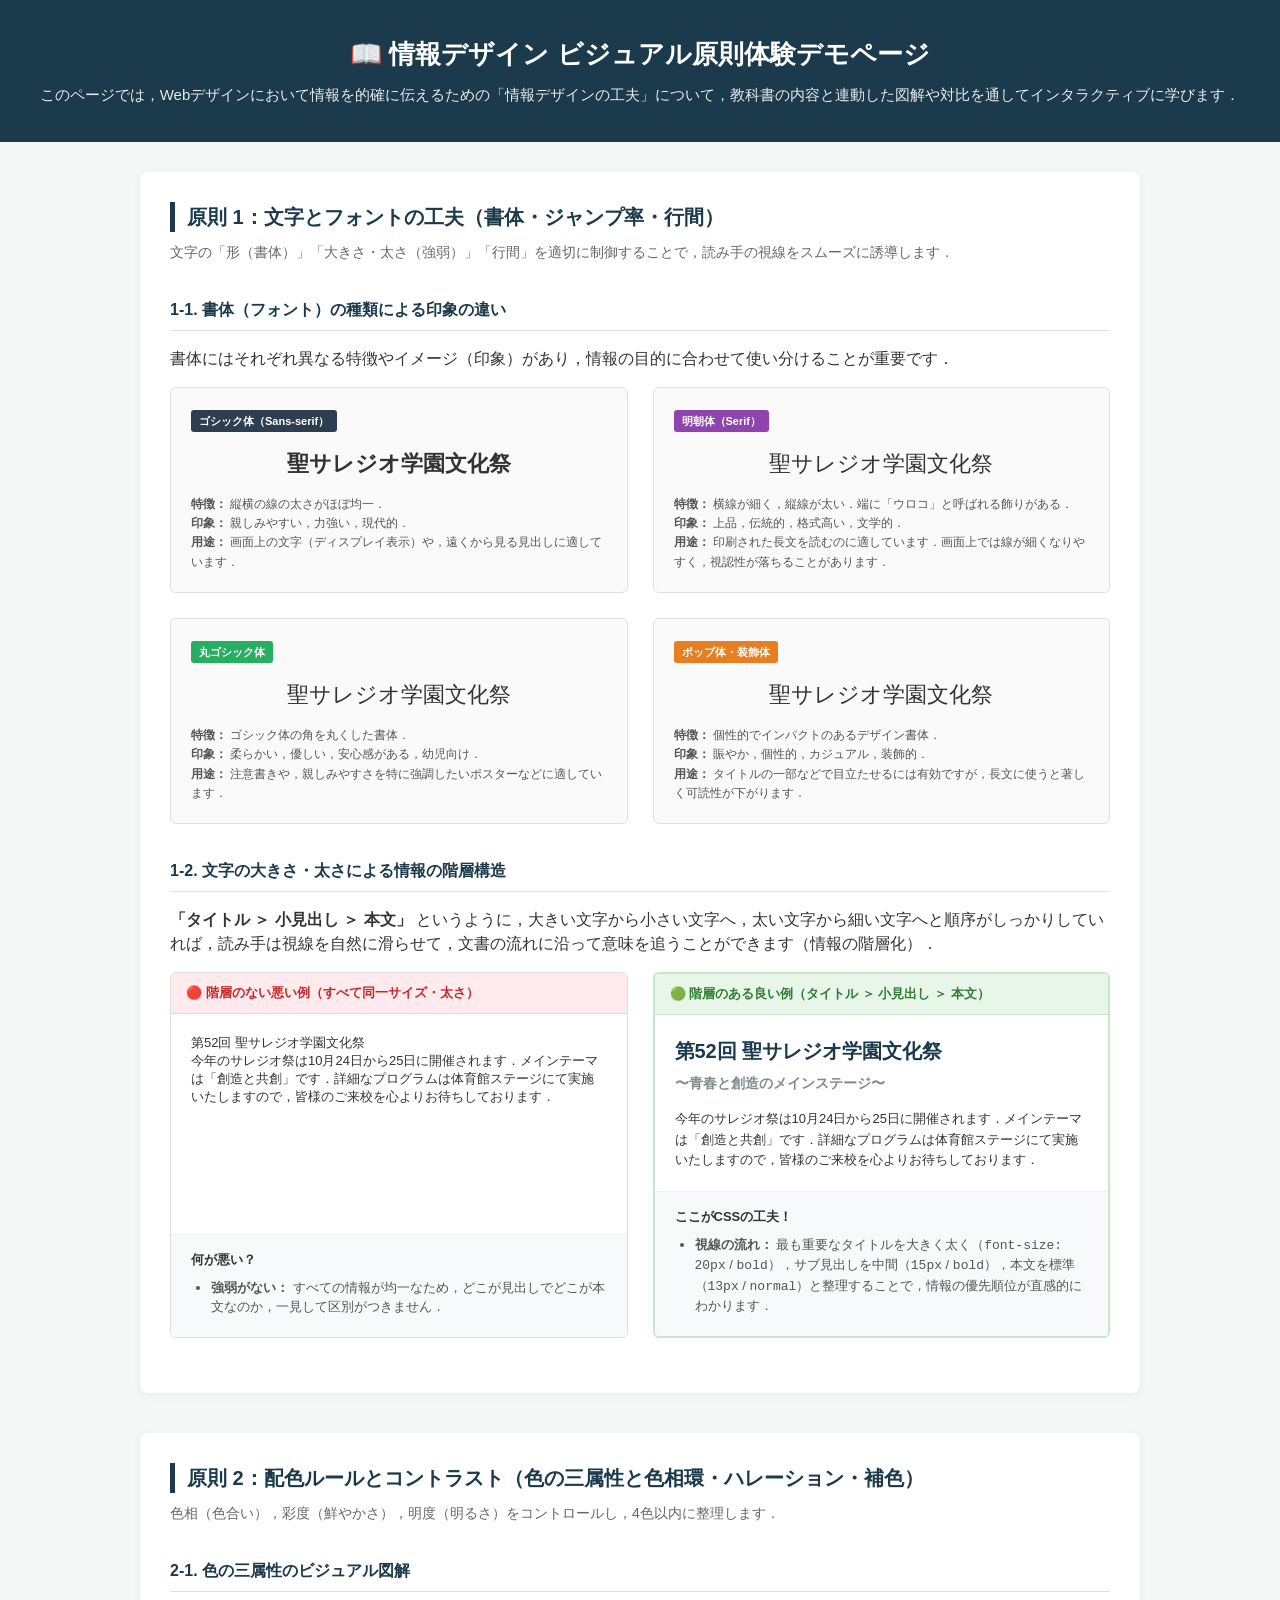
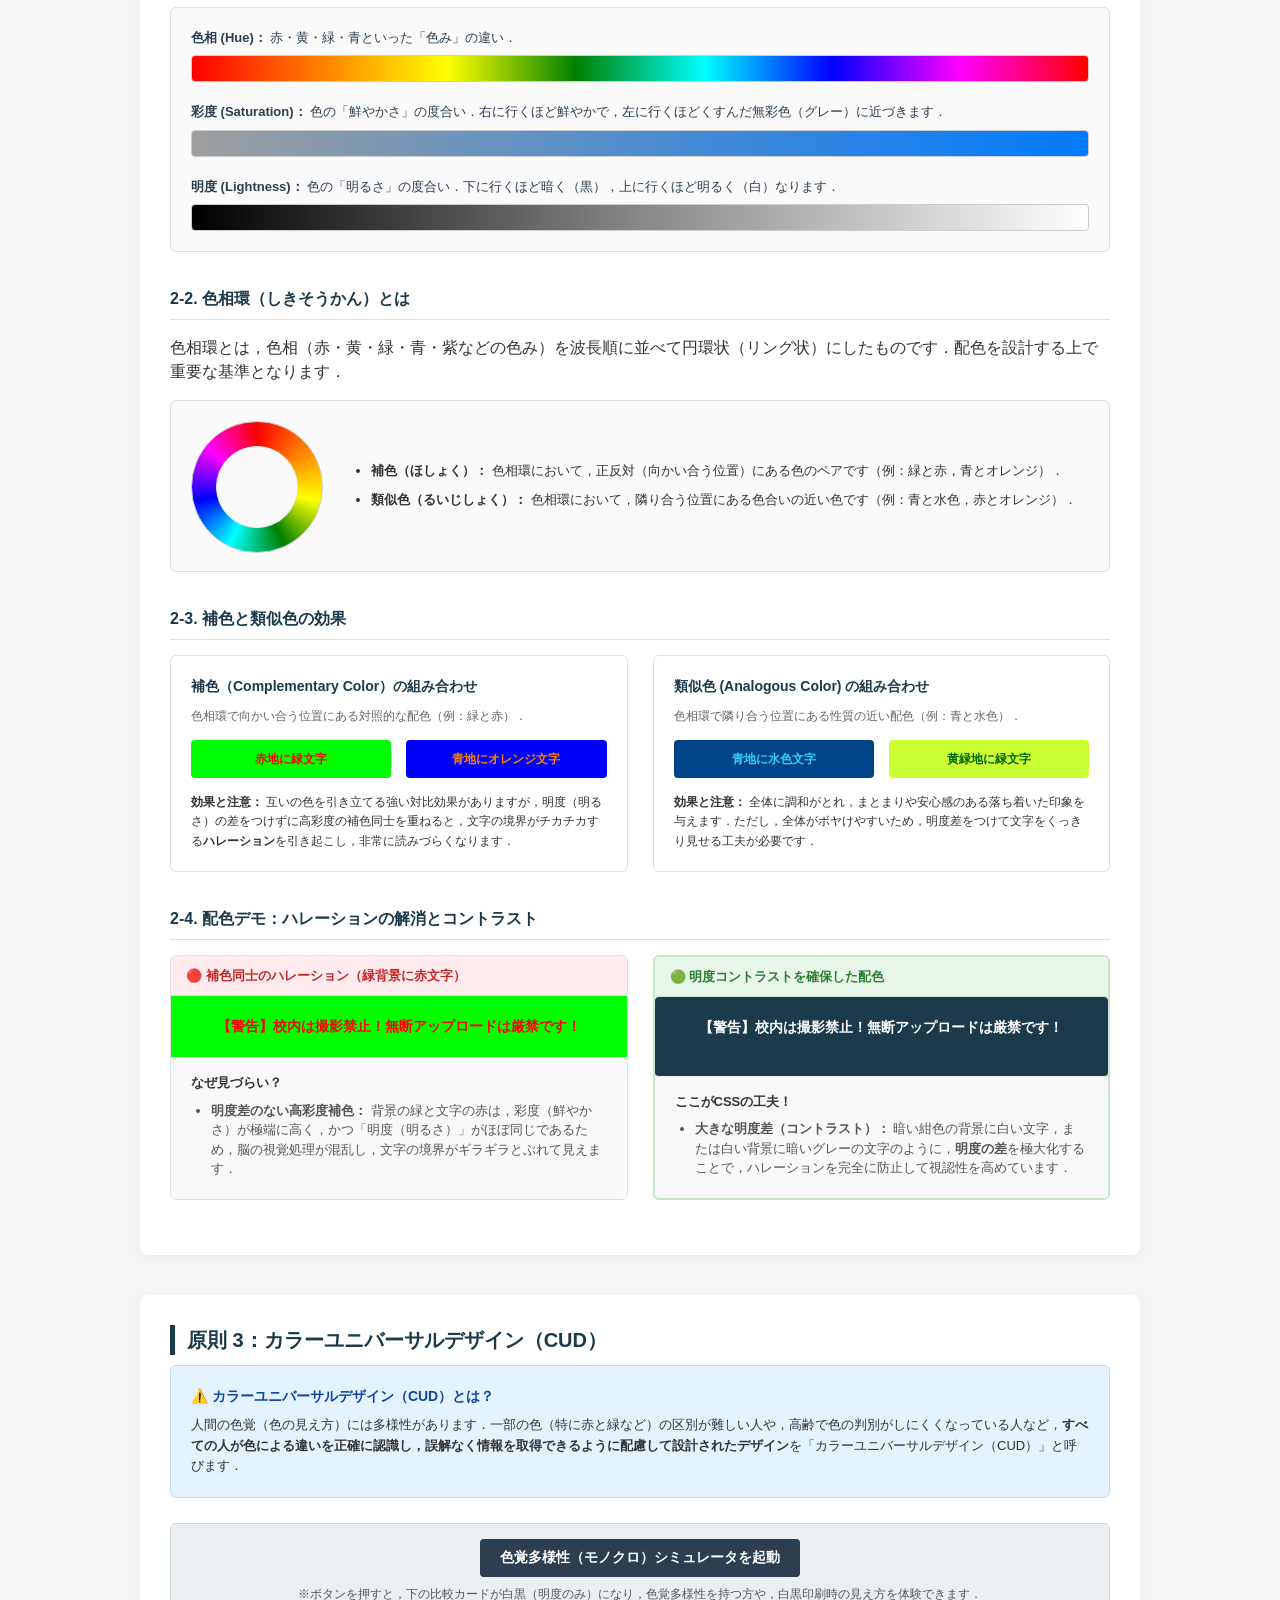
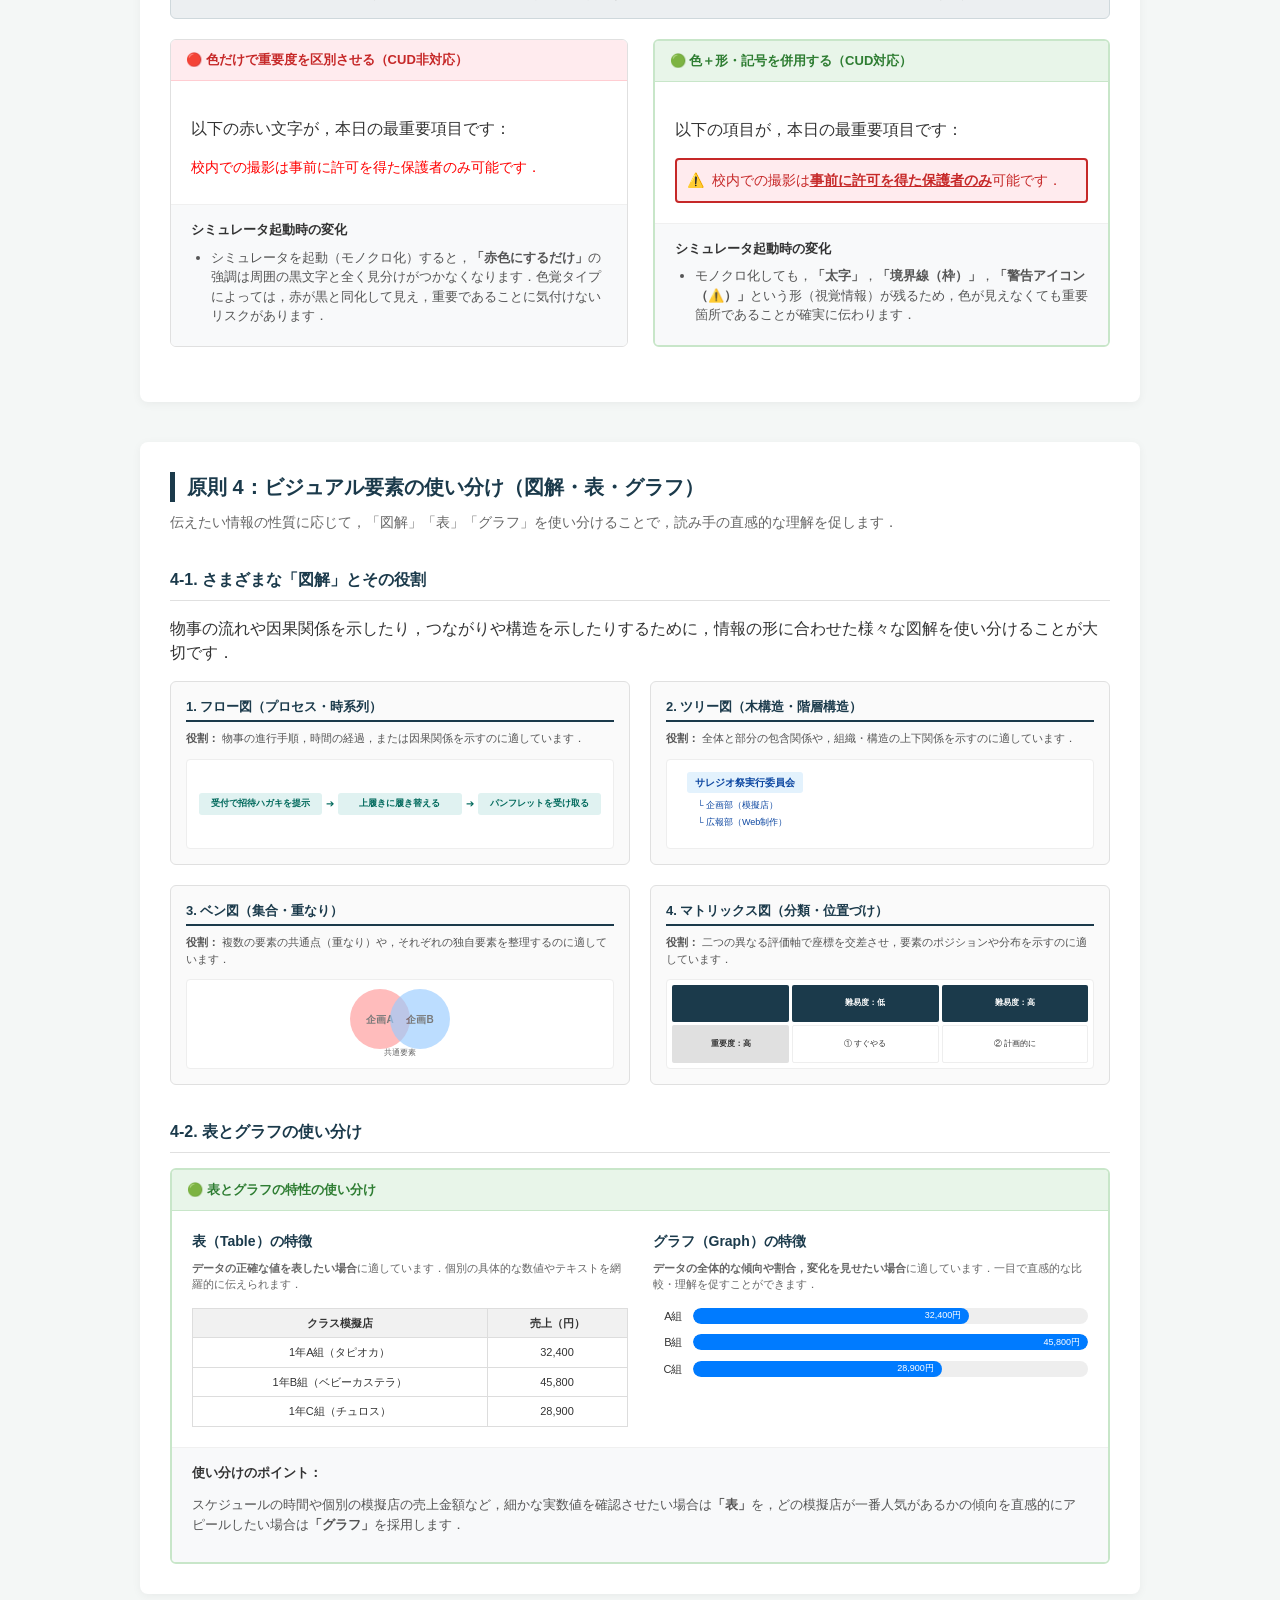
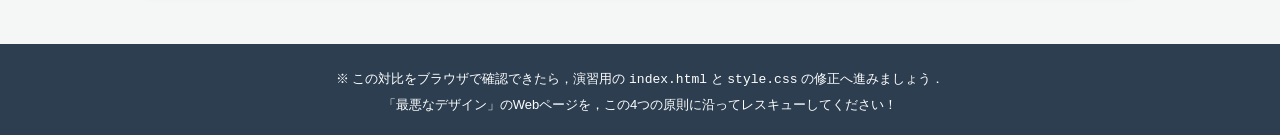
==== commit 37b3d663: "feat: fix bold syntax, add CSS color wheel, and display 4 diagram types in lecture demo" ====
--- a/lecture.html
+++ b/lecture.html
@@ -8,219 +8,335 @@
 <body>
     <header>
         <h1>📖 情報デザイン ビジュアル原則体験デモページ</h1>
-        <p>このページでは，Webデザインにおいて情報を的確に伝えるための「4つのビジュアル原則」について，極端な悪い例と良い例を比較しながらインタラクティブに学びます．</p>
+        <p>このページでは，Webデザインにおいて情報を的確に伝えるための「情報デザインの工夫」について，教科書の内容と連動した図解や対比を通してインタラクティブに学びます．</p>
     </header>
 
     <main class="container">
-        <!-- 原則 1：文字とフォントの工夫 -->
+        <!-- セクション 1：文字とフォントの工夫 -->
         <section class="demo-section">
-            <h2 class="section-title">原則 1：文字とフォントの工夫（可読性・視認性・判読性）</h2>
-            <p class="section-desc">文字の「形（書体）」「大きさ・太さ（ジャンプ率）」「行間」をCSSでコントロールし，読む人の負担を減らします．</p>
+            <h2 class="section-title">原則 1：文字とフォントの工夫（書体・ジャンプ率・行間）</h2>
+            <p class="section-desc">文字の「形（書体）」「大きさ・太さ（強弱）」「行間」を適切に制御することで，読み手の視線をスムーズに誘導します．</p>
+
+            <h3>1-1. 書体（フォント）の種類による印象の違い</h3>
+            <p>書体にはそれぞれ異なる特徴やイメージ（印象）があり，情報の目的に合わせて使い分けることが重要です．</p>
+            
+            <div class="grid font-comparison-grid">
+                <!-- ゴシック体 -->
+                <div class="font-sample-card type-gothic">
+                    <div class="font-tag tag-gothic">ゴシック体（Sans-serif）</div>
+                    <p class="font-preview">聖サレジオ学園文化祭</p>
+                    <p class="font-desc"><strong>特徴：</strong> 縦横の線の太さがほぼ均一．<br><strong>印象：</strong> 親しみやすい，力強い，現代的．<br><strong>用途：</strong> 画面上の文字（ディスプレイ表示）や，遠くから見る見出しに適しています．</p>
+                </div>
+                <!-- 明朝体 -->
+                <div class="font-sample-card type-mincho">
+                    <div class="font-tag tag-mincho">明朝体（Serif）</div>
+                    <p class="font-preview">聖サレジオ学園文化祭</p>
+                    <p class="font-desc"><strong>特徴：</strong> 横線が細く，縦線が太い．端に「ウロコ」と呼ばれる飾りがある．<br><strong>印象：</strong> 上品，伝統的，格式高い，文学的．<br><strong>用途：</strong> 印刷された長文を読むのに適しています．画面上では線が細くなりやすく，視認性が落ちることがあります．</p>
+                </div>
+                <!-- 丸ゴシック体 -->
+                <div class="font-sample-card type-round">
+                    <div class="font-tag tag-round">丸ゴシック体</div>
+                    <p class="font-preview">聖サレジオ学園文化祭</p>
+                    <p class="font-desc"><strong>特徴：</strong> ゴシック体の角を丸くした書体．<br><strong>印象：</strong> 柔らかい，優しい，安心感がある，幼児向け．<br><strong>用途：</strong> 注意書きや，親しみやすさを特に強調したいポスターなどに適しています．</p>
+                </div>
+                <!-- ポップ体・装飾 -->
+                <div class="font-sample-card type-pop">
+                    <div class="font-tag tag-pop">ポップ体・装飾体</div>
+                    <p class="font-preview">聖サレジオ学園文化祭</p>
+                    <p class="font-desc"><strong>特徴：</strong> 個性的でインパクトのあるデザイン書体．<br><strong>印象：</strong> 賑やか，個性的，カジュアル，装飾的．<br><strong>用途：</strong> タイトルの一部などで目立たせるには有効ですが，長文に使うと著しく可読性が下がります．</p>
+                </div>
+            </div>
+
+            <h3>1-2. 文字の大きさ・太さによる情報の階層構造</h3>
+            <p><strong>「タイトル ＞ 小見出し ＞ 本文」</strong> というように，大きい文字から小さい文字へ，太い文字から細い文字へと順序がしっかりしていれば，読み手は視線を自然に滑らせて，文書の流れに沿って意味を追うことができます（情報の階層化）．</p>
+
             <div class="grid">
-                <!-- 悪い例①：装飾フォントの乱用と行間潰れ -->
+                <!-- 悪い例：階層構造がない（文字の壁） -->
                 <div class="card bad-example">
-                    <div class="example-header header-bad">🔴 極端な悪い例①（装飾過剰・行間崩壊）</div>
-                    <div class="demo-content font-bad-1">
-                        <h3>避難訓練のお知らせ</h3>
-                        <p>避難訓練を次の通り実施しますので全員必ず参加してください。当日は動きやすい服装で来てください。なお、雨天の場合は体育館で実施しますので、上履きを忘れずに持参してください。時間は午前10時からです。</p>
-                    </div>
-                    <div class="explanation">
-                        <span class="label">何が悪い？（暗号状態）</span>
-                        <ul>
-                            <li><strong>可読性・判読性の崩壊：</strong> 装飾が極端に強いファンタジー風のフォントを長文に適用したため，文字の形が判別できず暗号のようになっています．</li>
-                            <li><strong>行間（line-height）の無視：</strong> 行間が狭すぎて，上の行と下の行の文字が重なり合って潰れています．</li>
-                        </ul>
-                    </div>
-                </div>
-
-                <!-- 悪い例②：ジャンプ率ゼロ -->
+                    <div class="example-header header-bad">🔴 階層のない悪い例（すべて同一サイズ・太さ）</div>
+                    <div class="demo-content font-bad-2">
+                        <h4>第52回 聖サレジオ学園文化祭</h4>
+                        <p>今年のサレジオ祭は10月24日から25日に開催されます．メインテーマは「創造と共創」です．詳細なプログラムは体育館ステージにて実施いたしますので，皆様のご来校を心よりお待ちしております．</p>
+                    </div>
+                    <div class="explanation">
+                        <span class="label">何が悪い？</span>
+                        <ul>
+                            <li><strong>強弱がない：</strong> すべての情報が均一なため，どこが見出しでどこが本文なのか，一見して区別がつきません．</li>
+                        </ul>
+                    </div>
+                </div>
+
+                <!-- 良い例：階層構造の確立 -->
+                <div class="card good-example">
+                    <div class="example-header header-good">🟢 階層のある良い例（タイトル ＞ 小見出し ＞ 本文）</div>
+                    <div class="demo-content font-hierarchy">
+                        <h3 class="hierarchy-title">第52回 聖サレジオ学園文化祭</h3>
+                        <h4 class="hierarchy-subtitle">〜青春と創造のメインステージ〜</h4>
+                        <p class="hierarchy-body">今年のサレジオ祭は10月24日から25日に開催されます．メインテーマは「創造と共創」です．詳細なプログラムは体育館ステージにて実施いたしますので，皆様のご来校を心よりお待ちしております．</p>
+                    </div>
+                    <div class="explanation">
+                        <span class="label">ここがCSSの工夫！</span>
+                        <ul>
+                            <li><strong>視線の流れ：</strong> 最も重要なタイトルを大きく太く（<code>font-size: 20px</code> / <code>bold</code>），サブ見出しを中間（<code>15px</code> / <code>bold</code>），本文を標準（<code>13px</code> / <code>normal</code>）と整理することで，情報の優先順位が直感的にわかります．</li>
+                        </ul>
+                    </div>
+                </div>
+            </div>
+        </section>
+
+        <!-- セクション 2：配色ルールとコントラスト -->
+        <section class="demo-section">
+            <h2 class="section-title">原則 2：配色ルールとコントラスト（色の三属性と色相環・ハレーション・補色）</h2>
+            <p class="section-desc">色相（色合い），彩度（鮮やかさ），明度（明るさ）をコントロールし，4色以内に整理します．</p>
+
+            <h3>2-1. 色の三属性のビジュアル図解</h3>
+            <div class="attributes-container">
+                <!-- 色相 -->
+                <div class="attr-row">
+                    <div class="attr-label"><strong>色相 (Hue)：</strong> 赤・黄・緑・青といった「色み」の違い．</div>
+                    <div class="color-bar bar-hue"></div>
+                </div>
+                <!-- 彩度 -->
+                <div class="attr-row">
+                    <div class="attr-label"><strong>彩度 (Saturation)：</strong> 色の「鮮やかさ」の度合い．右に行くほど鮮やかで，左に行くほどくすんだ無彩色（グレー）に近づきます．</div>
+                    <div class="color-bar bar-saturation"></div>
+                </div>
+                <!-- 明度 -->
+                <div class="attr-row">
+                    <div class="attr-label"><strong>明度 (Lightness)：</strong> 色の「明るさ」の度合い．下に行くほど暗く（黒），上に行くほど明るく（白）なります．</div>
+                    <div class="color-bar bar-lightness"></div>
+                </div>
+            </div>
+
+            <h3>2-2. 色相環（しきそうかん）とは</h3>
+            <p>色相環とは，色相（赤・黄・緑・青・紫などの色み）を波長順に並べて円環状（リング状）にしたものです．配色を設計する上で重要な基準となります．</p>
+            
+            <div class="color-wheel-wrapper">
+                <div class="color-wheel-box">
+                    <div class="color-wheel"></div>
+                    <div class="wheel-pointer pointer-a"></div>
+                    <div class="wheel-pointer pointer-b"></div>
+                </div>
+                <div class="color-wheel-explanation">
+                    <ul>
+                        <li><strong>補色（ほしょく）：</strong> 色相環において，正反対（向かい合う位置）にある色のペアです（例：緑と赤，青とオレンジ）．</li>
+                        <li><strong>類似色（るいじしょく）：</strong> 色相環において，隣り合う位置にある色合いの近い色です（例：青と水色，赤とオレンジ）．</li>
+                    </ul>
+                </div>
+            </div>
+
+            <h3>2-3. 補色と類似色の効果</h3>
+            <div class="grid color-harmony-grid">
+                <!-- 補色 -->
+                <div class="harmony-card card-complementary">
+                    <h4>補色（Complementary Color）の組み合わせ</h4>
+                    <p class="harmony-desc">色相環で向かい合う位置にある対照的な配色（例：緑と赤）．</p>
+                    <div class="harmony-demo demo-comp">
+                        <div class="comp-box-1">赤地に緑文字</div>
+                        <div class="comp-box-2">青地にオレンジ文字</div>
+                    </div>
+                    <p class="harmony-effect"><strong>効果と注意：</strong> 互いの色を引き立てる強い対比効果がありますが，明度（明るさ）の差をつけずに高彩度の補色同士を重ねると，文字の境界がチカチカする<strong>ハレーション</strong>を引き起こし，非常に読みづらくなります．</p>
+                </div>
+                <!-- 類似色 -->
+                <div class="harmony-card card-analogous">
+                    <h4>類似色 (Analogous Color) の組み合わせ</h4>
+                    <p class="harmony-desc">色相環で隣り合う位置にある性質の近い配色（例：青と水色）．</p>
+                    <div class="harmony-demo demo-anal">
+                        <div class="anal-box-1">青地に水色文字</div>
+                        <div class="anal-box-2">黄緑地に緑文字</div>
+                    </div>
+                    <p class="harmony-effect"><strong>効果と注意：</strong> 全体に調和がとれ，まとまりや安心感のある落ち着いた印象を与えます．ただし，全体がボヤけやすいため，明度差をつけて文字をくっきり見せる工夫が必要です．</p>
+                </div>
+            </div>
+
+            <h3>2-4. 配色デモ：ハレーションの解消とコントラスト</h3>
+            <div class="grid">
+                <!-- 悪い例：ハレーション -->
                 <div class="card bad-example">
-                    <div class="example-header header-bad">🔴 極端な悪い例②（ジャンプ率ゼロ・文字の壁）</div>
-                    <div class="demo-content font-bad-2">
-                        <h4>避難訓練のお知らせ</h4>
-                        <p>避難訓練を次の通り実施しますので全員必ず参加してください．当日は動きやすい服装で来てください．なお，雨天の場合は体育館で実施しますので，上履きを忘れずに持参してください．時間は午前10時からです．</p>
-                    </div>
-                    <div class="explanation">
-                        <span class="label">何が悪い？（情報の壁）</span>
-                        <ul>
-                            <li><strong>視認性の欠如：</strong> タイトル，見出し，本文の文字サイズと太さがすべて完全に同一（ジャンプ率ゼロ）なため，どこが重要情報なのか視線を向けるべき場所が全くわかりません．</li>
-                        </ul>
-                    </div>
-                </div>
-            </div>
-
-            <!-- 良い例 -->
-            <div class="card good-example-wide">
-                <div class="example-header header-good">🟢 良い例（適切なジャンプ率と可読性の確保）</div>
-                <div class="demo-content font-good">
-                    <h3>避難訓練のお知らせ</h3>
-                    <p>避難訓練を次の通り実施しますので全員必ず参加してください．当日は動きやすい服装で来てください．なお，雨天の場合は体育館で実施しますので，上履きを忘れずに持参してください．時間は午前10時からです．</p>
-                </div>
-                <div class="explanation">
-                    <span class="label">ここがCSSの工夫！</span>
-                    <ul>
-                        <li><strong>明確な対比（ジャンプ率）：</strong> タイトルを大きく太くし，本文と明確な差をつけることで優先順位を明確にしています．</li>
-                        <li><strong>判読性の高いフォント：</strong> 画面上で潰れにくく認識しやすいゴシック体や，文字の形状が判別しやすいよう配慮された「UDフォント（ユニバーサルデザインフォント）」を採用しています．</li>
-                        <li><strong>十分な行間（line-height: 1.6）：</strong> 行間に適切な空気を通すことで，長文でもスムーズに読めるようにしています．</li>
-                    </ul>
+                    <div class="example-header header-bad">🔴 補色同士のハレーション（緑背景に赤文字）</div>
+                    <div class="demo-content color-bad-2">
+                        <p>【警告】校内は撮影禁止！無断アップロードは厳禁です！</p>
+                    </div>
+                    <div class="explanation">
+                        <span class="label">なぜ見づらい？</span>
+                        <ul>
+                            <li><strong>明度差のない高彩度補色：</strong> 背景の緑と文字の赤は，彩度（鮮やかさ）が極端に高く，かつ「明度（明るさ）」がほぼ同じであるため，脳の視覚処理が混乱し，文字の境界がギラギラとぶれて見えます．</li>
+                        </ul>
+                    </div>
+                </div>
+
+                <!-- 良い例：明度コントラストの確保 -->
+                <div class="card good-example">
+                    <div class="example-header header-good">🟢 明度コントラストを確保した配色</div>
+                    <div class="demo-content color-good-contrast">
+                        <p>【警告】校内は撮影禁止！無断アップロードは厳禁です！</p>
+                    </div>
+                    <div class="explanation">
+                        <span class="label">ここがCSSの工夫！</span>
+                        <ul>
+                            <li><strong>大きな明度差（コントラスト）：</strong> 暗い紺色の背景に白い文字，または白い背景に暗いグレーの文字のように，<strong>明度の差</strong>を極大化することで，ハレーションを完全に防止して視認性を高めています．</li>
+                        </ul>
+                    </div>
                 </div>
             </div>
         </section>
 
-        <!-- 原則 2：配色ルールとコントラスト -->
+        <!-- セクション 3：カラーユニバーサルデザイン -->
         <section class="demo-section">
-            <h2 class="section-title">原則 2：配色ルールとコントラスト（色の三属性とハレーション）</h2>
-            <p class="section-desc">色相（色合い），彩度（鮮やかさ），明度（明るさ）をコントロールし，4色以内に整理します．</p>
-            <div class="grid">
-                <!-- 悪い例①：低コントラストとノイズ -->
-                <div class="card bad-example">
-                    <div class="example-header header-bad">🔴 極端な悪い例①（視認不可＆意味のない多色）</div>
-                    <div class="demo-content color-bad-1">
-                        <p class="text-invisible">※重要なお知らせ：当日は水分を持参してください．</p>
-                        <p class="text-rainbow">
-                            <span class="c1">月</span><span class="c2">曜</span><span class="c3">日</span>
-                            <span class="c4">は</span><span class="c5">持</span><span class="c6">ち</span>
-                            <span class="c1">物</span><span class="c2">を</span><span class="c3">確</span>
-                            <span class="c4">認</span><span class="c5">し</span><span class="c6">て</span>
-                            <span class="c1">く</span><span class="c2">だ</span><span class="c3">さ</span>
-                            <span class="c4">い</span><span class="c5">．</span>
-                        </p>
-                    </div>
-                    <div class="explanation">
-                        <span class="label">何が悪い？</span>
-                        <ul>
-                            <li><strong>明度コントラストの欠如：</strong> 薄いグレーの背景に白い文字を配置したため，明度（明るさ）の差がほとんどなく，文字が完全に背景に溶け込んでしまっています．</li>
-                            <li><strong>情報ノイズ（多色使い）：** 意味のないカラフルな配色により，視線が散らばって何が重要なのか理解できません．</li>
-                        </ul>
-                    </div>
-                </div>
-
-                <!-- 悪い例②：ハレーション -->
-                <div class="card bad-example">
-                    <div class="example-header header-bad">🔴 極端な悪い例②（補色同士によるハレーション）</div>
-                    <div class="demo-content color-bad-2">
-                        <div class="halation-box">
-                            <p>【警告】避難訓練は午前10時から開始します！</p>
-                        </div>
-                    </div>
-                    <div class="explanation">
-                        <span class="label">何が悪い？</span>
-                        <ul>
-                            <li><strong>ハレーション（目の疲労）：</strong> 色相環で互いに向かい合う位置にある「補色」の関係にある鮮やかな原色同士（彩度が非常に高い緑背景に赤文字）を，明度差がない状態で重ねたため，文字の輪郭がギラギラとぶれて見え，目が激しく疲れます．</li>
-                        </ul>
-                    </div>
-                </div>
-            </div>
-
-            <!-- 良い例 -->
-            <div class="card good-example-wide">
-                <div class="example-header header-good">🟢 良い例（明度コントラストの適正化と4色ルール）</div>
-                <div class="demo-content color-good">
-                    <div class="badge-main">避難場所</div>
-                    <p class="body-text">第一グラウンド（雨天時は体育館）</p>
-                    <p class="alert-text">※重要：当日は熱中症予防のため，水分を必ず持参してください．</p>
-                </div>
-                <div class="explanation">
-                    <span class="label">ここがCSSの工夫！</span>
-                    <ul>
-                        <li><strong>高い明度コントラスト：</strong> 背景（ほぼ白）と文字（ダークグレー）の明度（明るさ）の差を最大化し，視認性を高めています．</li>
-                        <li><strong>配色4色ルール：</strong> 使用する色を「背景色（白）」「文字基本色（ダークグレー）」「メインカラー（濃い紺）」「強調色（濃いオレンジ）」の4色以内に絞り，情報に秩序を与えています．</li>
-                    </ul>
-                </div>
-            </div>
-        </section>
-
-        <!-- 原則 3：カラーユニバーサルデザイン -->
-        <section class="demo-section">
-            <h2 class="section-title">原則 3：カラーユニバーサルデザイン（色だけに頼らない強調）</h2>
-            <p class="section-desc">人間の色覚多様性に配慮し，色相（色合い）の違いだけでなく，「形・記号」の違いを組み合わせます．</p>
+            <h2 class="section-title">原則 3：カラーユニバーサルデザイン（CUD）</h2>
             
+            <div class="cud-info-box">
+                <h4>⚠️ カラーユニバーサルデザイン（CUD）とは？</h4>
+                <p>人間の色覚（色の見え方）には多様性があります．一部の色（特に赤と緑など）の区別が難しい人や，高齢で色の判別がしにくくなっている人など，<strong>すべての人が色による違いを正確に認識し，誤解なく情報を取得できるように配慮して設計されたデザイン</strong>を「カラーユニバーサルデザイン（CUD）」と呼びます．</p>
+            </div>
+
             <div class="simulator-panel">
                 <button id="grayscale-btn" onclick="toggleGrayscale()">色覚多様性（モノクロ）シミュレータを起動</button>
-                <p class="sim-note">※ボタンを押すと，下の比較カードが白黒（明度のみ）になり，色の見え方が異なる人の視界を再現できます．</p>
+                <p class="sim-note">※ボタンを押すと，下の比較カードが白黒（明度のみ）になり，色覚多様性を持つ方や，白黒印刷時の見え方を体験できます．</p>
             </div>
 
             <div class="grid" id="cud-demo-grid">
                 <!-- 悪い例：色相のみに依存 -->
                 <div class="card bad-example">
-                    <div class="example-header header-bad">🔴 極端な悪い例（色だけで区別させる）</div>
+                    <div class="example-header header-bad">🔴 色だけで重要度を区別させる（CUD非対応）</div>
                     <div class="demo-content cud-bad">
                         <p>以下の赤い文字が，本日の最重要項目です：</p>
-                        <p class="cud-bad-text">当日は必ず上履きを持参してください．</p>
+                        <p class="cud-bad-text">校内での撮影は事前に許可を得た保護者のみ可能です．</p>
                     </div>
                     <div class="explanation">
                         <span class="label">シミュレータ起動時の変化</span>
                         <ul>
-                            <li>シミュレータを起動（モノクロ化）すると，**「赤色にするだけ」の強調は周囲の文字と全く見分けがつかなくなります**．赤と緑の区別が難しい人や，印刷物になった際にも情報が完全に消失します．</li>
+                            <li>シミュレータを起動（モノクロ化）すると，<strong>「赤色にするだけ」</strong>の強調は周囲の黒文字と全く見分けがつかなくなります．色覚タイプによっては，赤が黒と同化して見え，重要であることに気付けないリスクがあります．</li>
                         </ul>
                     </div>
                 </div>
 
                 <!-- 良い例：色＋形の併用 -->
                 <div class="card good-example">
-                    <div class="example-header header-good">🟢 良い例（色＋形・記号の併用）</div>
+                    <div class="example-header header-good">🟢 色＋形・記号を併用する（CUD対応）</div>
                     <div class="demo-content cud-good">
                         <p>以下の項目が，本日の最重要項目です：</p>
                         <div class="cud-good-box">
                             <span class="icon">⚠️</span>
-                            <span class="text">当日は必ず<strong>上履きを持参</strong>してください．</span>
+                            <span class="text">校内での撮影は<strong>事前に許可を得た保護者のみ</strong>可能です．</span>
                         </div>
                     </div>
                     <div class="explanation">
                         <span class="label">シミュレータ起動時の変化</span>
                         <ul>
-                            <li>モノクロ化しても，**「太字」「枠線（境界）」「警告アイコン（⚠️）」という形（視覚情報）が残るため，誰にとっても重要箇所であることが一目で伝わります**．</li>
+                            <li>モノクロ化しても，<strong>「太字」</strong>，<strong>「境界線（枠）」</strong>，<strong>「警告アイコン（⚠️）」</strong>という形（視覚情報）が残るため，色が見えなくても重要箇所であることが確実に伝わります．</li>
                         </ul>
                     </div>
                 </div>
             </div>
         </section>
 
-        <!-- 原則 4：レイアウトと余白 -->
+        <!-- セクション 4：図解・表・グラフの使い分け -->
         <section class="demo-section">
-            <h2 class="section-title">原則 4：レイアウトと余白（近接・整列・視線誘導）</h2>
-            <p class="section-desc">関連する情報は近づけ（近接），端を揃え（整列），適切な余白（margin / padding）で視線を誘導します．</p>
-            <div class="grid">
-                <!-- 悪い例：余白なしと誤った近接 -->
-                <div class="card bad-example">
-                    <div class="example-header header-bad">🔴 極端な悪い例（余白ゼロ＆誤った近接）</div>
-                    <div class="demo-content layout-bad">
-                        <p class="title">持ち物リスト</p>
-                        <ul class="list">
-                            <li>上履き</li>
-                            <li>飲み物</li>
-                        </ul>
-                        <p class="title" style="margin-top: 0;">緊急連絡先</p>
-                        <p class="contact">防災本部：03-XXXX-XXXX</p>
-                    </div>
-                    <div class="explanation">
-                        <span class="label">何が悪い？</span>
-                        <ul>
-                            <li><strong>余白ゼロ（息苦しさ）：</strong> 文字がカードの枠線や他の行と完全に張り付いており，非常に窮屈で読みづらいです．</li>
-                            <li><strong>近接の無視：</strong> 「持ち物リスト」と，無関係な次の見出し「緊急連絡先」の間隔が狭すぎて，どこからどこまでが一つのグループなのか境界がわかりません．</li>
-                        </ul>
-                    </div>
-                </div>
-
-                <!-- 良い例：近接と整列 -->
-                <div class="card good-example">
-                    <div class="example-header header-good">🟢 良い例（適切な近接と整列）</div>
-                    <div class="demo-content layout-good">
-                        <p class="title">持ち物リスト</p>
-                        <ul class="list">
-                            <li>上履き</li>
-                            <li>飲み物</li>
-                        </ul>
-                        <p class="title">緊急連絡先</p>
-                        <p class="contact">防災本部：03-XXXX-XXXX</p>
-                    </div>
-                    <div class="explanation">
-                        <span class="label">ここがCSSの工夫！</span>
-                        <ul>
-                            <li><strong>近接（グループ化）：</strong> 持ち物リストの下に広い余白（`margin-bottom: 25px`）を空け，「別の話題であること」を物理的な距離で示しています．</li>
-                            <li><strong>整列：</strong> 左端が完全に縦一列に揃っているため，視線が「上から下」へと迷うことなく綺麗に流れます（Zパターン・Fパターンの視線誘導）．</li>
-                        </ul>
-                    </div>
+            <h2 class="section-title">原則 4：ビジュアル要素の使い分け（図解・表・グラフ）</h2>
+            <p class="section-desc">伝えたい情報の性質に応じて，「図解」「表」「グラフ」を使い分けることで，読み手の直感的な理解を促します．</p>
+
+            <h3>4-1. さまざまな「図解」とその役割</h3>
+            <p>物事の流れや因果関係を示したり，つながりや構造を示したりするために，情報の形に合わせた様々な図解を使い分けることが大切です．</p>
+
+            <div class="grid diagram-types-grid">
+                <!-- フロー図 -->
+                <div class="diagram-type-card">
+                    <div class="diag-type-tag">1. フロー図（プロセス・時系列）</div>
+                    <p class="diag-desc"><strong>役割：</strong> 物事の進行手順，時間の経過，または因果関係を示すのに適しています．</p>
+                    <div class="diagram-demo-box db-flow">
+                        <span class="flow-node">受付で招待ハガキを提示</span>
+                        <span class="flow-arrow">➔</span>
+                        <span class="flow-node">上履きに履き替える</span>
+                        <span class="flow-arrow">➔</span>
+                        <span class="flow-node">パンフレットを受け取る</span>
+                    </div>
+                </div>
+                <!-- ツリー図 -->
+                <div class="diagram-type-card">
+                    <div class="diag-type-tag">2. ツリー図（木構造・階層構造）</div>
+                    <p class="diag-desc"><strong>役割：</strong> 全体と部分の包含関係や，組織・構造の上下関係を示すのに適しています．</p>
+                    <div class="diagram-demo-box db-tree">
+                        <div class="tree-root-node">サレジオ祭実行委員会</div>
+                        <div class="tree-branches-container">
+                            <div class="tree-branch-node">└ 企画部（模擬店）</div>
+                            <div class="tree-branch-node">└ 広報部（Web制作）</div>
+                        </div>
+                    </div>
+                </div>
+                <!-- ベン図 -->
+                <div class="diagram-type-card">
+                    <div class="diag-type-tag">3. ベン図（集合・重なり）</div>
+                    <p class="diag-desc"><strong>役割：</strong> 複数の要素の共通点（重なり）や，それぞれの独自要素を整理するのに適しています．</p>
+                    <div class="diagram-demo-box db-venn">
+                        <div class="venn-circles">
+                            <div class="venn-c c-left">企画A</div>
+                            <div class="venn-c c-right">企画B</div>
+                            <div class="venn-overlap-label">共通要素</div>
+                        </div>
+                    </div>
+                </div>
+                <!-- マトリックス図 -->
+                <div class="diagram-type-card">
+                    <div class="diag-type-tag">4. マトリックス図（分類・位置づけ）</div>
+                    <p class="diag-desc"><strong>役割：</strong> 二つの異なる評価軸で座標を交差させ，要素のポジションや分布を示すのに適しています．</p>
+                    <div class="diagram-demo-box db-matrix">
+                        <div class="matrix-grid">
+                            <div class="m-cell m-header"></div>
+                            <div class="m-cell m-header">難易度：低</div>
+                            <div class="m-cell m-header">難易度：高</div>
+                            <div class="m-cell m-label">重要度：高</div>
+                            <div class="m-cell m-content act-1">① すぐやる</div>
+                            <div class="m-cell m-content act-2">② 計画的に</div>
+                        </div>
+                    </div>
+                </div>
+            </div>
+
+            <h3>4-2. 表とグラフの使い分け</h3>
+            <div class="card good-example-wide">
+                <div class="example-header header-good">🟢 表とグラフの特性の使い分け</div>
+                <div class="demo-content">
+                    <div class="table-graph-comparison">
+                        <!-- 表の解説とデモ -->
+                        <div class="comp-item item-table">
+                            <h4>表（Table）の特徴</h4>
+                            <p class="comp-desc"><strong>データの正確な値を表したい場合</strong>に適しています．個別の具体的な数値やテキストを網羅的に伝えられます．</p>
+                            <table class="sub-demo-table">
+                                <thead>
+                                    <tr><th>クラス模擬店</th><th>売上（円）</th></tr>
+                                </thead>
+                                <tbody>
+                                    <tr><td>1年A組（タピオカ）</td><td>32,400</td></tr>
+                                    <tr><td>1年B組（ベビーカステラ）</td><td>45,800</td></tr>
+                                    <tr><td>1年C組（チュロス）</td><td>28,900</td></tr>
+                                </tbody>
+                            </table>
+                        </div>
+                        <!-- グラフの解説とデモ -->
+                        <div class="comp-item item-graph">
+                            <h4>グラフ（Graph）の特徴</h4>
+                            <p class="comp-desc"><strong>データの全体的な傾向や割合，変化を見せたい場合</strong>に適しています．一目で直感的な比較・理解を促すことができます．</p>
+                            <div class="sub-demo-chart">
+                                <div class="chart-bar-row">
+                                    <span class="bar-name">A組</span>
+                                    <div class="bar-track"><div class="bar-fill" style="width: 70%;">32,400円</div></div>
+                                </div>
+                                <div class="chart-bar-row">
+                                    <span class="bar-name">B組</span>
+                                    <div class="bar-track"><div class="bar-fill" style="width: 100%;">45,800円</div></div>
+                                </div>
+                                <div class="chart-bar-row">
+                                    <span class="bar-name">C組</span>
+                                    <div class="bar-track"><div class="bar-fill" style="width: 63%;">28,900円</div></div>
+                                </div>
+                            </div>
+                        </div>
+                    </div>
+                </div>
+                <div class="explanation">
+                    <span class="label">使い分けのポイント：</span>
+                    <p>スケジュールの時間や個別の模擬店の売上金額など，細かな実数値を確認させたい場合は<strong>「表」</strong>を，どの模擬店が一番人気があるかの傾向を直感的にアピールしたい場合は<strong>「グラフ」</strong>を採用します．</p>
                 </div>
             </div>
         </section>
--- a/lecture.css
+++ b/lecture.css
@@ -14,7 +14,7 @@
   background-color: #1b3a4b;
   color: #ffffff;
   text-align: center;
-  padding: 30px 20px;
+  padding: 35px 20px;
 }
 header h1 {
   margin: 0 0 10px 0;
@@ -37,23 +37,32 @@
   background-color: #ffffff;
   border-radius: 8px;
   box-shadow: 0 2px 10px rgba(0,0,0,0.05);
-  padding: 25px;
+  padding: 30px;
   margin-bottom: 40px;
 }
 
 .section-title {
-  font-size: 18px;
+  font-size: 20px;
   color: #1b3a4b;
   border-left: 5px solid #1b3a4b;
-  padding-left: 10px;
+  padding-left: 12px;
   margin-top: 0;
   margin-bottom: 10px;
 }
 .section-desc {
-  font-size: 13px;
+  font-size: 14px;
   color: #666;
   margin-top: 0;
-  margin-bottom: 25px;
+  margin-bottom: 30px;
+}
+
+h3 {
+  font-size: 16px;
+  color: #1b3a4b;
+  border-bottom: 1px solid #e0e0e0;
+  padding-bottom: 8px;
+  margin-top: 35px;
+  margin-bottom: 15px;
 }
 
 /* グリッドレイアウト */
@@ -61,6 +70,7 @@
   display: grid;
   grid-template-columns: 1fr 1fr;
   gap: 25px;
+  margin-bottom: 25px;
 }
 
 /* カードデザイン */
@@ -70,7 +80,6 @@
   overflow: hidden;
   display: flex;
   flex-direction: column;
-  margin-bottom: 25px;
 }
 .good-example-wide {
   border: 2px solid #c8e6c9;
@@ -78,13 +87,15 @@
   overflow: hidden;
   display: flex;
   flex-direction: column;
-  margin-top: 10px;
+}
+.good-example {
+  border: 2px solid #c8e6c9;
 }
 
 .example-header {
   padding: 10px 15px;
   font-weight: bold;
-  font-size: 14px;
+  font-size: 13px;
 }
 .header-bad {
   background-color: #ffebee;
@@ -122,19 +133,66 @@
 .explanation li {
   margin-bottom: 5px;
 }
-.explanation li:last-child {
-  margin-bottom: 0;
-}
-
-/* --- 原則 1：フォント指定（極端な悪い例） --- */
+
+/* --- 1-1. フォントの種類比較 --- */
+.font-comparison-grid {
+  grid-template-columns: 1fr 1fr;
+}
+.font-sample-card {
+  border: 1px solid #e0e0e0;
+  border-radius: 6px;
+  padding: 20px;
+  background-color: #fafafa;
+}
+.font-tag {
+  display: inline-block;
+  padding: 3px 8px;
+  font-size: 11px;
+  font-weight: bold;
+  color: #fff;
+  border-radius: 3px;
+  margin-bottom: 15px;
+}
+.font-preview {
+  font-size: 22px;
+  margin: 0 0 15px 0;
+  text-align: center;
+}
+.font-desc {
+  font-size: 12px;
+  color: #555;
+  margin: 0;
+  line-height: 1.6;
+}
+
+.tag-gothic { background-color: #2c3e50; }
+.tag-mincho { background-color: #8e44ad; }
+.tag-round { background-color: #27ae60; }
+.tag-pop { background-color: #e67e22; }
+
+/* 各フォントファミリー適用 */
+.type-gothic .font-preview {
+  font-family: sans-serif;
+  font-weight: bold;
+}
+.type-mincho .font-preview {
+  font-family: "MS Mincho", "Hiragino Mincho ProN", serif;
+}
+.type-round .font-preview {
+  font-family: "Hiragino Maru Gothic ProN", "Yu Gothic", sans-serif;
+}
+.type-pop .font-preview {
+  font-family: "HGP創英角ﾎﾟｯﾌﾟ体", "Comic Sans MS", fantasy;
+}
+
+/* --- 1-2. 文字の階層構造 --- */
 .font-bad-1 {
   font-family: 'Comic Sans MS', cursive, 'HGP創英角ﾎﾟｯﾌﾟ体', fantasy;
-  line-height: 0.8 !important; /* 行間崩壊 */
-  letter-spacing: -1.5px; /* 文字間ぎちぎち */
+  line-height: 0.8 !important;
+  letter-spacing: -1.5px;
 }
 .font-bad-1 h3 {
   font-size: 14px;
-  font-weight: normal;
   margin: 0 0 5px 0;
 }
 .font-bad-1 p {
@@ -143,10 +201,35 @@
 }
 
 .font-bad-2 h4, .font-bad-2 p {
-  font-size: 14px !important; /* ジャンプ率ゼロ */
-  font-weight: normal !important; /* 強弱なし */
+  font-size: 13px !important;
+  font-weight: normal !important;
   font-family: sans-serif;
   line-height: 1.4;
+  margin: 0;
+}
+
+/* 良い階層構造 */
+.font-hierarchy {
+  font-family: sans-serif;
+  line-height: 1.6;
+}
+.font-hierarchy .hierarchy-title {
+  font-size: 20px;
+  font-weight: bold;
+  color: #1b3a4b;
+  margin: 0 0 5px 0;
+  border: none;
+  padding: 0;
+}
+.font-hierarchy .hierarchy-subtitle {
+  font-size: 14px;
+  font-weight: bold;
+  color: #7f8c8d;
+  margin: 0 0 15px 0;
+}
+.font-hierarchy .hierarchy-body {
+  font-size: 13px;
+  color: #333;
   margin: 0;
 }
 
@@ -155,7 +238,7 @@
   line-height: 1.6;
 }
 .font-good h3 {
-  font-size: 18px; /* 見出しの強調 */
+  font-size: 18px;
   font-weight: bold;
   color: #1b3a4b;
   margin: 0 0 10px 0;
@@ -165,12 +248,163 @@
   font-size: 14px;
 }
 
-/* --- 原則 2：配色・コントラスト --- */
+/* --- 2-1. 三属性ビジュアル図解 --- */
+.attributes-container {
+  background-color: #fafafa;
+  border: 1px solid #e0e0e0;
+  border-radius: 6px;
+  padding: 20px;
+  margin-bottom: 30px;
+}
+.attr-row {
+  margin-bottom: 20px;
+}
+.attr-row:last-child {
+  margin-bottom: 0;
+}
+.attr-label {
+  font-size: 13px;
+  margin-bottom: 8px;
+  color: #2c3e50;
+}
+.color-bar {
+  height: 25px;
+  border-radius: 4px;
+  border: 1px solid #ccc;
+}
+/* 色相グラデーション */
+.bar-hue {
+  background: linear-gradient(to right, red, #ff8000, yellow, green, cyan, blue, magenta, red);
+}
+/* 彩度グラデーション */
+.bar-saturation {
+  background: linear-gradient(to right, #9e9e9e, #007bff);
+}
+/* 明度グラデーション */
+.bar-lightness {
+  background: linear-gradient(to right, #000000, #888888, #ffffff);
+}
+
+/* --- 2-2. 色相環の円グラデーション描画 --- */
+.color-wheel-wrapper {
+  display: flex;
+  align-items: center;
+  gap: 30px;
+  background-color: #fafafa;
+  border: 1px solid #e0e0e0;
+  border-radius: 6px;
+  padding: 20px;
+  margin-bottom: 30px;
+}
+.color-wheel-box {
+  position: relative;
+  width: 130px;
+  height: 130px;
+  flex-shrink: 0;
+}
+/* conic-gradientを使った本物の円形色相環 */
+.color-wheel {
+  width: 100%;
+  height: 100%;
+  border-radius: 50%;
+  background: conic-gradient(red, #ff8000, yellow, green, cyan, blue, magenta, red);
+  border: 1px solid #ccc;
+}
+/* 円の中心を白くくり抜く */
+.color-wheel-box::after {
+  content: "";
+  position: absolute;
+  top: 25px;
+  left: 25px;
+  width: 80px;
+  height: 80px;
+  background-color: #fafafa;
+  border-radius: 50%;
+  border: 1px solid #eee;
+}
+
+.color-wheel-explanation {
+  font-size: 13px;
+  color: #333;
+}
+.color-wheel-explanation ul {
+  margin: 0;
+  padding-left: 20px;
+}
+.color-wheel-explanation li {
+  margin-bottom: 8px;
+  line-height: 1.6;
+}
+.color-wheel-explanation li:last-child {
+  margin-bottom: 0;
+}
+
+/* --- 2-3. 補色・類似色比較 --- */
+.color-harmony-grid {
+  grid-template-columns: 1fr 1fr;
+}
+.harmony-card {
+  border: 1px solid #e0e0e0;
+  border-radius: 6px;
+  padding: 20px;
+  background-color: #fff;
+}
+.harmony-card h4 {
+  margin: 0 0 10px 0;
+  font-size: 14px;
+  color: #1b3a4b;
+}
+.harmony-desc {
+  font-size: 12px;
+  color: #666;
+  margin: 0 0 15px 0;
+}
+.harmony-demo {
+  display: flex;
+  gap: 15px;
+  margin-bottom: 15px;
+}
+.harmony-demo > div {
+  flex: 1;
+  padding: 10px;
+  text-align: center;
+  font-size: 12px;
+  font-weight: bold;
+  border-radius: 4px;
+}
+
+/* 補色デモ配色 */
+.comp-box-1 {
+  background-color: #00ff00; /* 緑 */
+  color: #ff0000; /* 赤（ハレーション） */
+}
+.comp-box-2 {
+  background-color: #0000ff; /* 青 */
+  color: #ff8000; /* オレンジ */
+}
+
+/* 類似色デモ配色 */
+.anal-box-1 {
+  background-color: #004488; /* 深い青 */
+  color: #33ccff; /* 水色 */
+}
+.anal-box-2 {
+  background-color: #ccff33; /* 黄緑 */
+  color: #006600; /* 深い緑 */
+}
+
+.harmony-effect {
+  font-size: 12px;
+  margin: 0;
+  line-height: 1.6;
+}
+
+/* --- 2-4. 配色デモ --- */
 .color-bad-1 {
   background-color: #fafafa;
 }
 .color-bad-1 .text-invisible {
-  color: #f1f1f1; /* 背景とほぼ同化 */
+  color: #f1f1f1;
   font-weight: bold;
   margin: 0 0 15px 0;
   font-size: 14px;
@@ -180,7 +414,6 @@
   margin: 0;
   font-size: 14px;
 }
-/* 意味のない虹色着色 */
 .color-bad-1 .c1 { color: #ff0000; }
 .color-bad-1 .c2 { color: #e65100; }
 .color-bad-1 .c3 { color: #2e7d32; }
@@ -189,15 +422,28 @@
 .color-bad-1 .c6 { color: #c2185b; }
 
 .color-bad-2 {
-  background-color: #00ff00; /* 原色の緑 */
-  color: #ff0000; /* 原色の赤（ハレーション） */
+  background-color: #00ff00;
+  color: #ff0000;
   padding: 20px;
   text-align: center;
   font-weight: bold;
 }
 .color-bad-2 p {
   margin: 0;
-  font-size: 15px;
+  font-size: 14px;
+}
+
+.color-good-contrast {
+  background-color: #1b3a4b;
+  color: #ffffff;
+  padding: 20px;
+  text-align: center;
+  font-weight: bold;
+  border-radius: 4px;
+}
+.color-good-contrast p {
+  margin: 0;
+  font-size: 14px;
 }
 
 .color-good {
@@ -205,7 +451,7 @@
   color: #333333;
 }
 .color-good .badge-main {
-  background-color: #1b3a4b; /* メインカラー */
+  background-color: #1b3a4b;
   color: #ffffff;
   display: inline-block;
   padding: 4px 10px;
@@ -219,17 +465,35 @@
   font-size: 14px;
 }
 .color-good .alert-text {
-  color: #e65100; /* 強調色のオレンジ */
+  color: #e65100;
   font-weight: bold;
   margin: 0;
 }
 
 /* --- 原則 3：カラーユニバーサルデザイン --- */
+.cud-info-box {
+  background-color: #e3f2fd;
+  border: 1px solid #bbdefb;
+  border-radius: 6px;
+  padding: 20px;
+  margin-bottom: 25px;
+}
+.cud-info-box h4 {
+  margin: 0 0 8px 0;
+  color: #0d47a1;
+  font-size: 14px;
+}
+.cud-info-box p {
+  margin: 0;
+  font-size: 13px;
+  line-height: 1.6;
+}
+
 .cud-bad {
   background-color: #ffffff;
 }
 .cud-bad-text {
-  color: #ff0000; /* 赤色にしただけ */
+  color: #ff0000;
   margin: 0;
   font-size: 14px;
 }
@@ -286,56 +550,242 @@
   margin: 8px 0 0 0;
 }
 
-/* --- 原則 4：レイアウトと余白 --- */
-.layout-bad {
-  background-color: #ffffff;
-  padding: 0 !important; /* 隙間なし */
-}
-.layout-bad .title {
-  background-color: #ccc;
-  color: #111;
-  font-weight: bold;
+/* --- 原則 4：ビジュアル要素の使い分けと図解 --- */
+.diagram-types-grid {
+  grid-template-columns: 1fr 1fr;
+  gap: 20px;
+}
+.diagram-type-card {
+  border: 1px solid #e0e0e0;
+  border-radius: 6px;
+  padding: 15px;
+  background-color: #fafafa;
+  display: flex;
+  flex-direction: column;
+}
+.diag-type-tag {
   font-size: 13px;
-  margin: 0;
-}
-.layout-bad .list {
-  margin: 0;
-  padding: 0;
-  list-style: none;
-}
-.layout-bad .list li {
-  font-size: 13px;
-}
-.layout-bad .contact {
-  margin: 0;
-  font-size: 12px;
-}
-
-.layout-good {
-  background-color: #ffffff;
-}
-.layout-good .title {
+  font-weight: bold;
+  color: #1b3a4b;
+  border-bottom: 2px solid #1b3a4b;
+  padding-bottom: 4px;
+  margin-bottom: 8px;
+}
+.diag-desc {
+  font-size: 11px;
+  color: #555;
+  margin-top: 0;
+  margin-bottom: 12px;
+  line-height: 1.5;
+}
+
+.diagram-demo-box {
+  background-color: #fff;
+  border: 1px solid #eee;
+  border-radius: 4px;
+  padding: 12px;
+  height: 90px;
+  display: flex;
+  align-items: center;
+  justify-content: center;
+  box-sizing: border-box;
+}
+
+/* 1. フロー図 */
+.db-flow {
+  display: flex;
+  align-items: center;
+  gap: 4px;
+}
+.flow-node {
+  font-size: 9px;
+  font-weight: bold;
   background-color: #e0f2f1;
-  color: #00796b;
-  font-weight: bold;
-  font-size: 14px;
-  padding: 5px 10px;
-  margin: 0 0 10px 0;
-  border-radius: 4px;
-}
-.layout-good .list {
-  margin: 0 0 25px 0; /* 下に広い余白をあけて別グループ化 */
+  color: #00695c;
+  padding: 5px;
+  border-radius: 3px;
+  text-align: center;
+  flex: 1;
+  line-height: 1.3;
+}
+.flow-arrow {
+  font-size: 10px;
+  color: #00695c;
+}
+
+/* 2. ツリー図 */
+.db-tree {
+  flex-direction: column;
+  align-items: flex-start;
+  justify-content: flex-start;
   padding-left: 20px;
 }
-.layout-good .list li {
-  margin-bottom: 5px;
-  font-size: 14px;
-}
-.layout-good .contact {
-  margin: 0;
+.tree-root-node {
+  font-size: 10px;
+  font-weight: bold;
+  background-color: #e3f2fd;
+  color: #0d47a1;
+  padding: 3px 8px;
+  border-radius: 3px;
+  margin-bottom: 6px;
+}
+.tree-branches-container {
+  display: flex;
+  flex-direction: column;
+  gap: 4px;
   padding-left: 10px;
-  font-size: 14px;
-  border-left: 3px solid #00796b;
+}
+.tree-branch-node {
+  font-size: 9px;
+  color: #0d47a1;
+}
+
+/* 3. ベン図 */
+.db-venn {
+  position: relative;
+}
+.venn-circles {
+  position: relative;
+  width: 130px;
+  height: 70px;
+}
+.venn-c {
+  position: absolute;
+  width: 60px;
+  height: 60px;
+  border-radius: 50%;
+  opacity: 0.65;
+  display: flex;
+  align-items: center;
+  justify-content: center;
+  font-size: 10px;
+  font-weight: bold;
+  top: 0;
+}
+.c-left {
+  background-color: #ff9999;
+  left: 15px;
+}
+.c-right {
+  background-color: #99ccff;
+  right: 15px;
+}
+.venn-overlap-label {
+  position: absolute;
+  bottom: 0;
+  width: 100%;
+  text-align: center;
+  font-size: 8px;
+  color: #666;
+}
+
+/* 4. マトリックス図 */
+.db-matrix {
+  padding: 5px;
+}
+.matrix-grid {
+  display: grid;
+  grid-template-columns: 0.8fr 1fr 1fr;
+  gap: 3px;
+  width: 100%;
+  height: 100%;
+}
+.m-cell {
+  background-color: #f5f5f5;
+  padding: 2px;
+  font-size: 8px;
+  text-align: center;
+  display: flex;
+  align-items: center;
+  justify-content: center;
+  border-radius: 2px;
+  box-sizing: border-box;
+}
+.m-header {
+  background-color: #1b3a4b;
+  color: #fff;
+  font-weight: bold;
+}
+.m-label {
+  background-color: #e0e0e0;
+  font-weight: bold;
+}
+.m-content {
+  background-color: #fff;
+  border: 1px solid #eee;
+  color: #333;
+}
+
+/* 表・グラフの比較スタイル */
+.table-graph-comparison {
+  display: grid;
+  grid-template-columns: 1fr 1fr;
+  gap: 25px;
+}
+.comp-item h4 {
+  margin: 0 0 8px 0;
+  font-size: 14px;
+  color: #1b3a4b;
+}
+.comp-desc {
+  font-size: 11px;
+  color: #666;
+  margin-top: 0;
+  margin-bottom: 15px;
+  line-height: 1.5;
+}
+
+/* 表デモ */
+.sub-demo-table {
+  width: 100%;
+  border-collapse: collapse;
+  font-size: 11px;
+}
+.sub-demo-table th, .sub-demo-table td {
+  border: 1px solid #ddd;
+  padding: 6px 8px;
+  text-align: center;
+}
+.sub-demo-table th {
+  background-color: #f1f1f1;
+  color: #333;
+}
+
+/* グラフデモ */
+.sub-demo-chart {
+  display: flex;
+  flex-direction: column;
+  gap: 10px;
+}
+.chart-bar-row {
+  display: flex;
+  align-items: center;
+  gap: 10px;
+}
+.bar-name {
+  font-size: 11px;
+  width: 30px;
+  text-align: right;
+  flex-shrink: 0;
+}
+.bar-track {
+  background-color: #eee;
+  flex-grow: 1;
+  height: 16px;
+  border-radius: 8px;
+  overflow: hidden;
+}
+.bar-fill {
+  background-color: #007bff;
+  height: 100%;
+  border-radius: 8px;
+  font-size: 9px;
+  color: #fff;
+  display: flex;
+  align-items: center;
+  justify-content: flex-end;
+  padding-right: 8px;
+  box-sizing: border-box;
 }
 
 /* フッター */
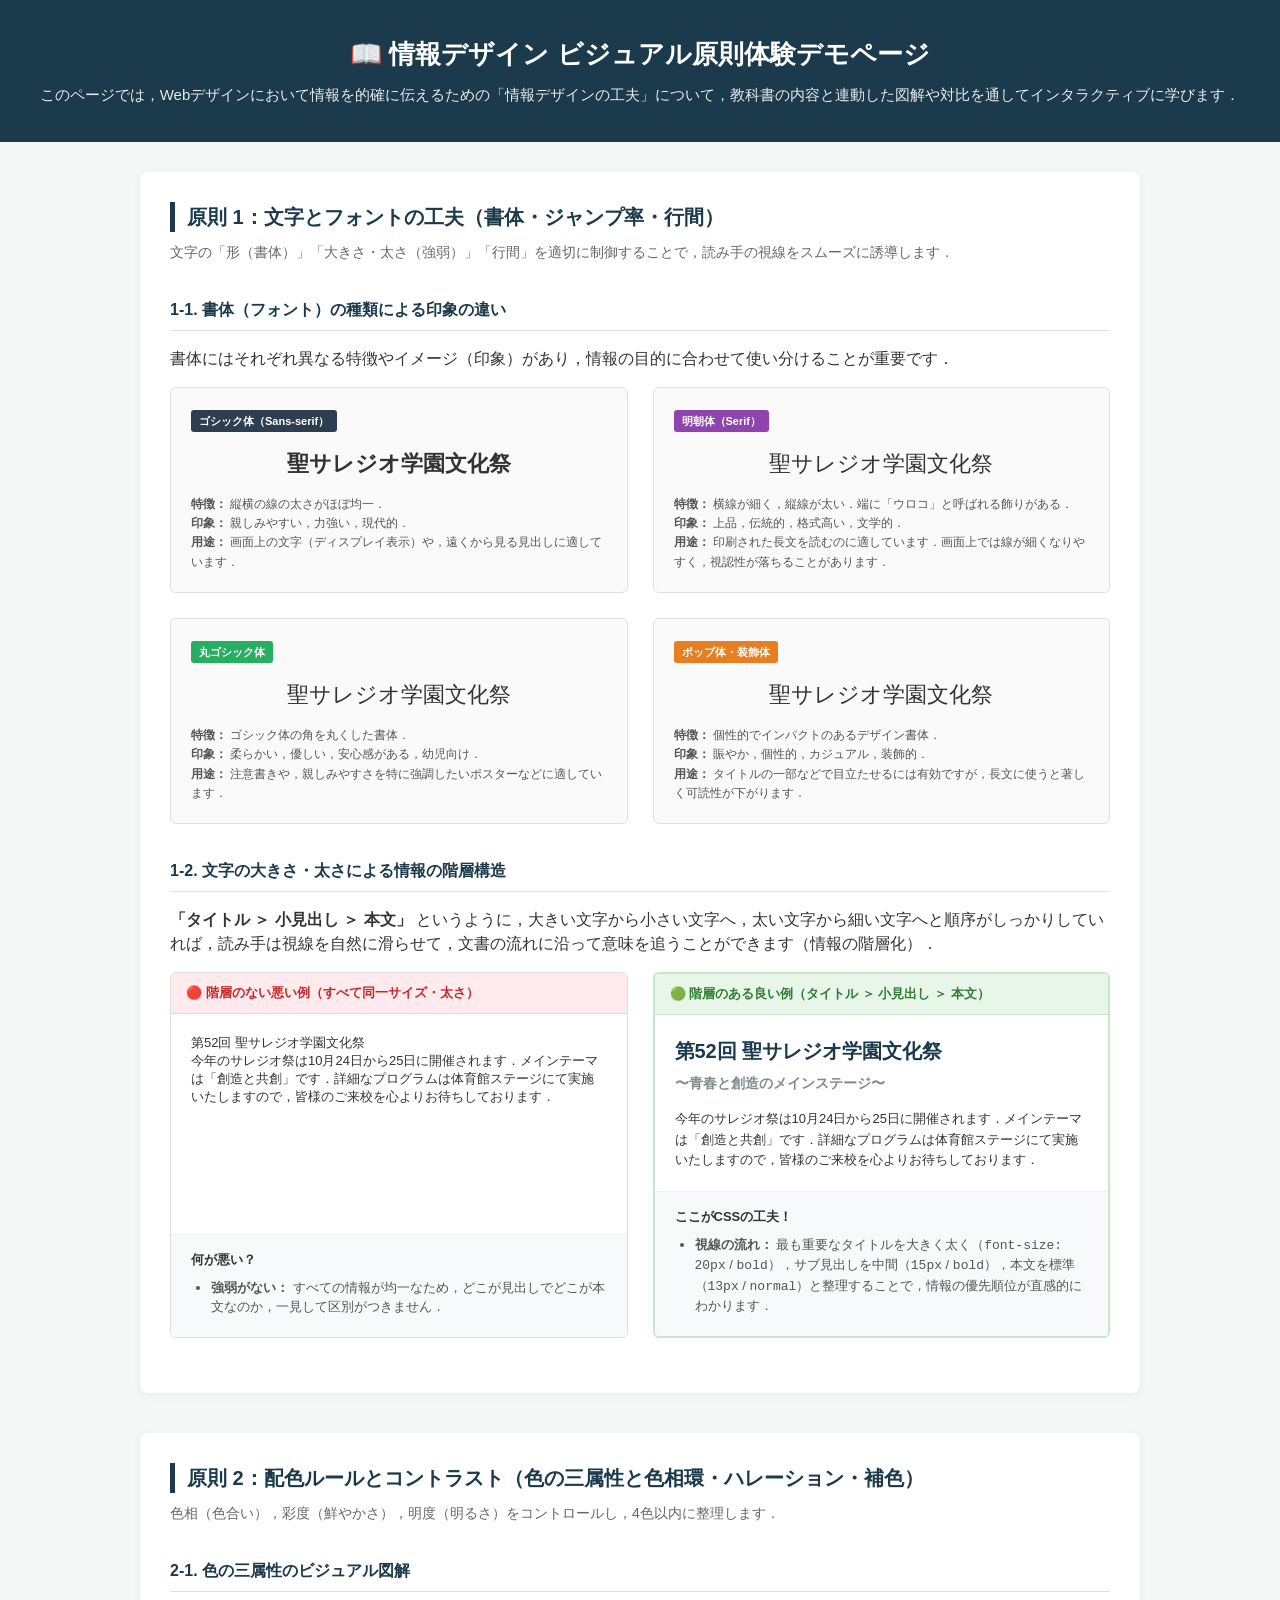
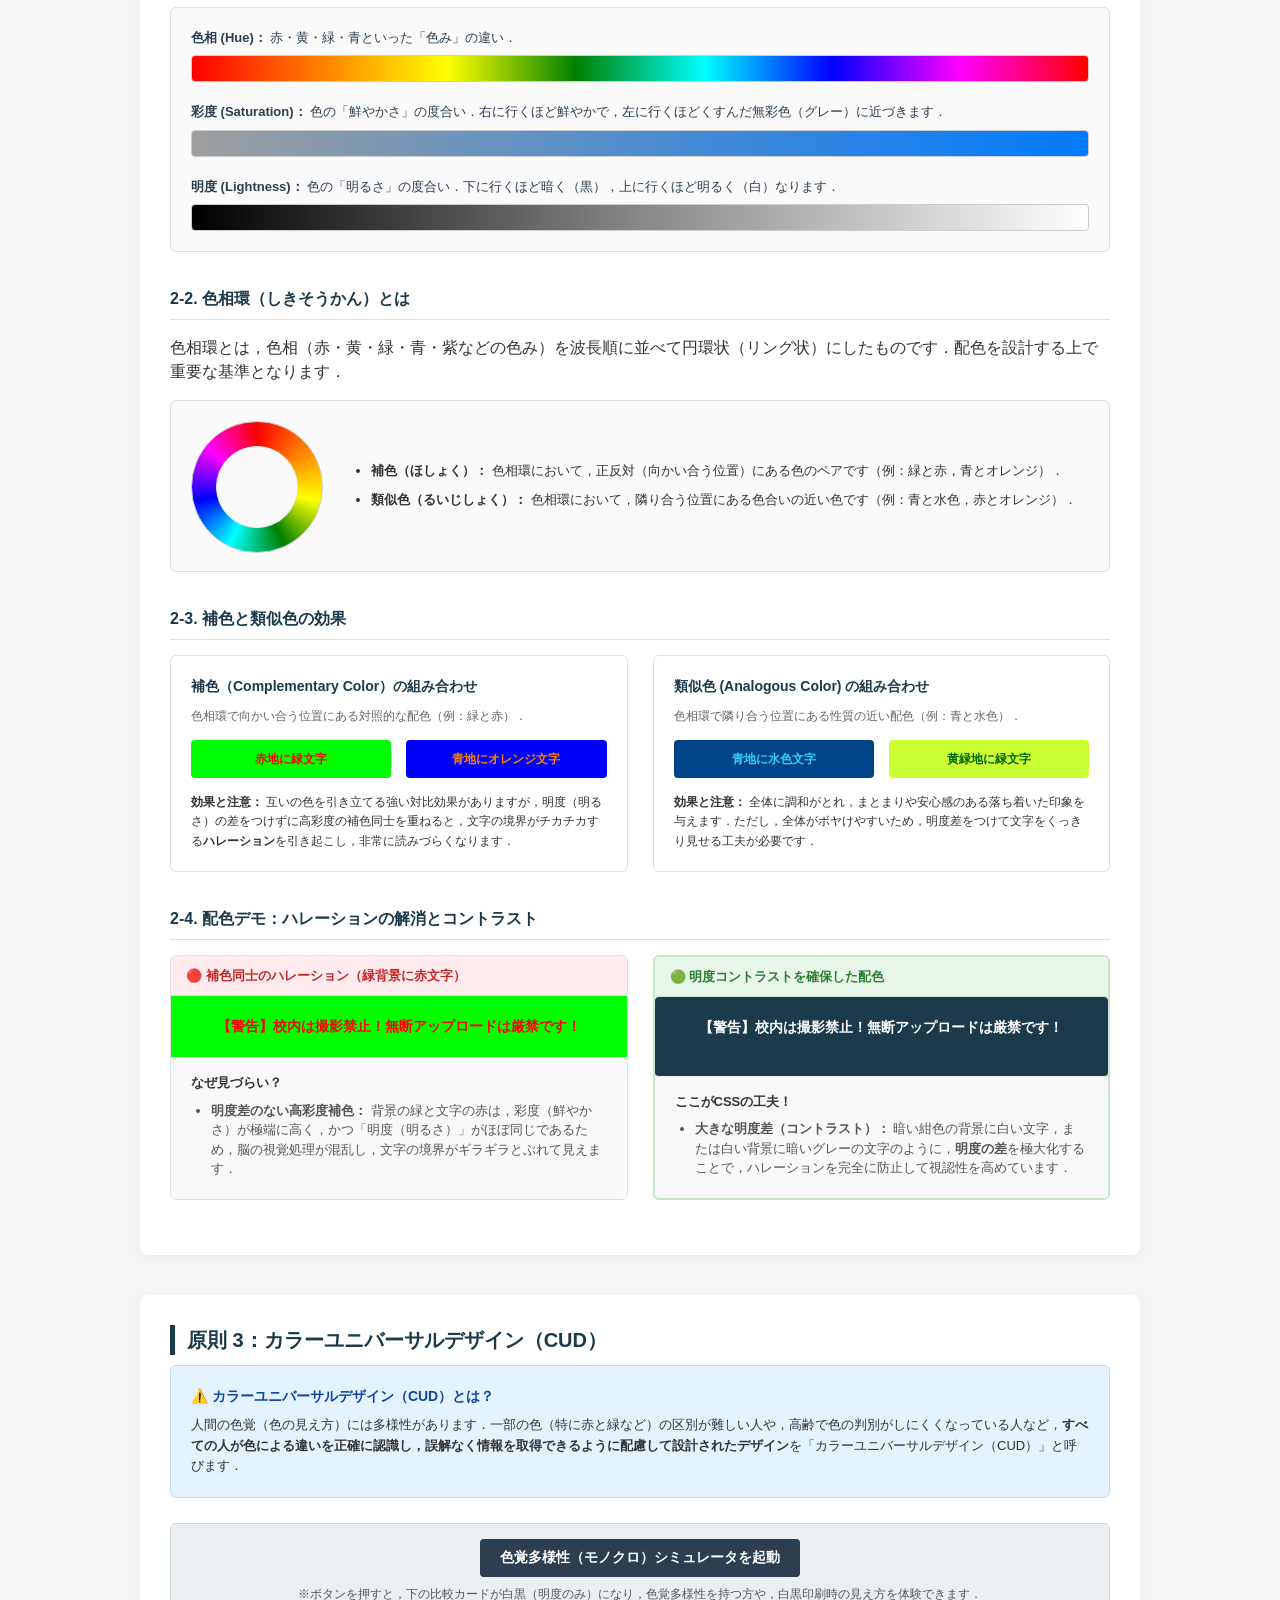
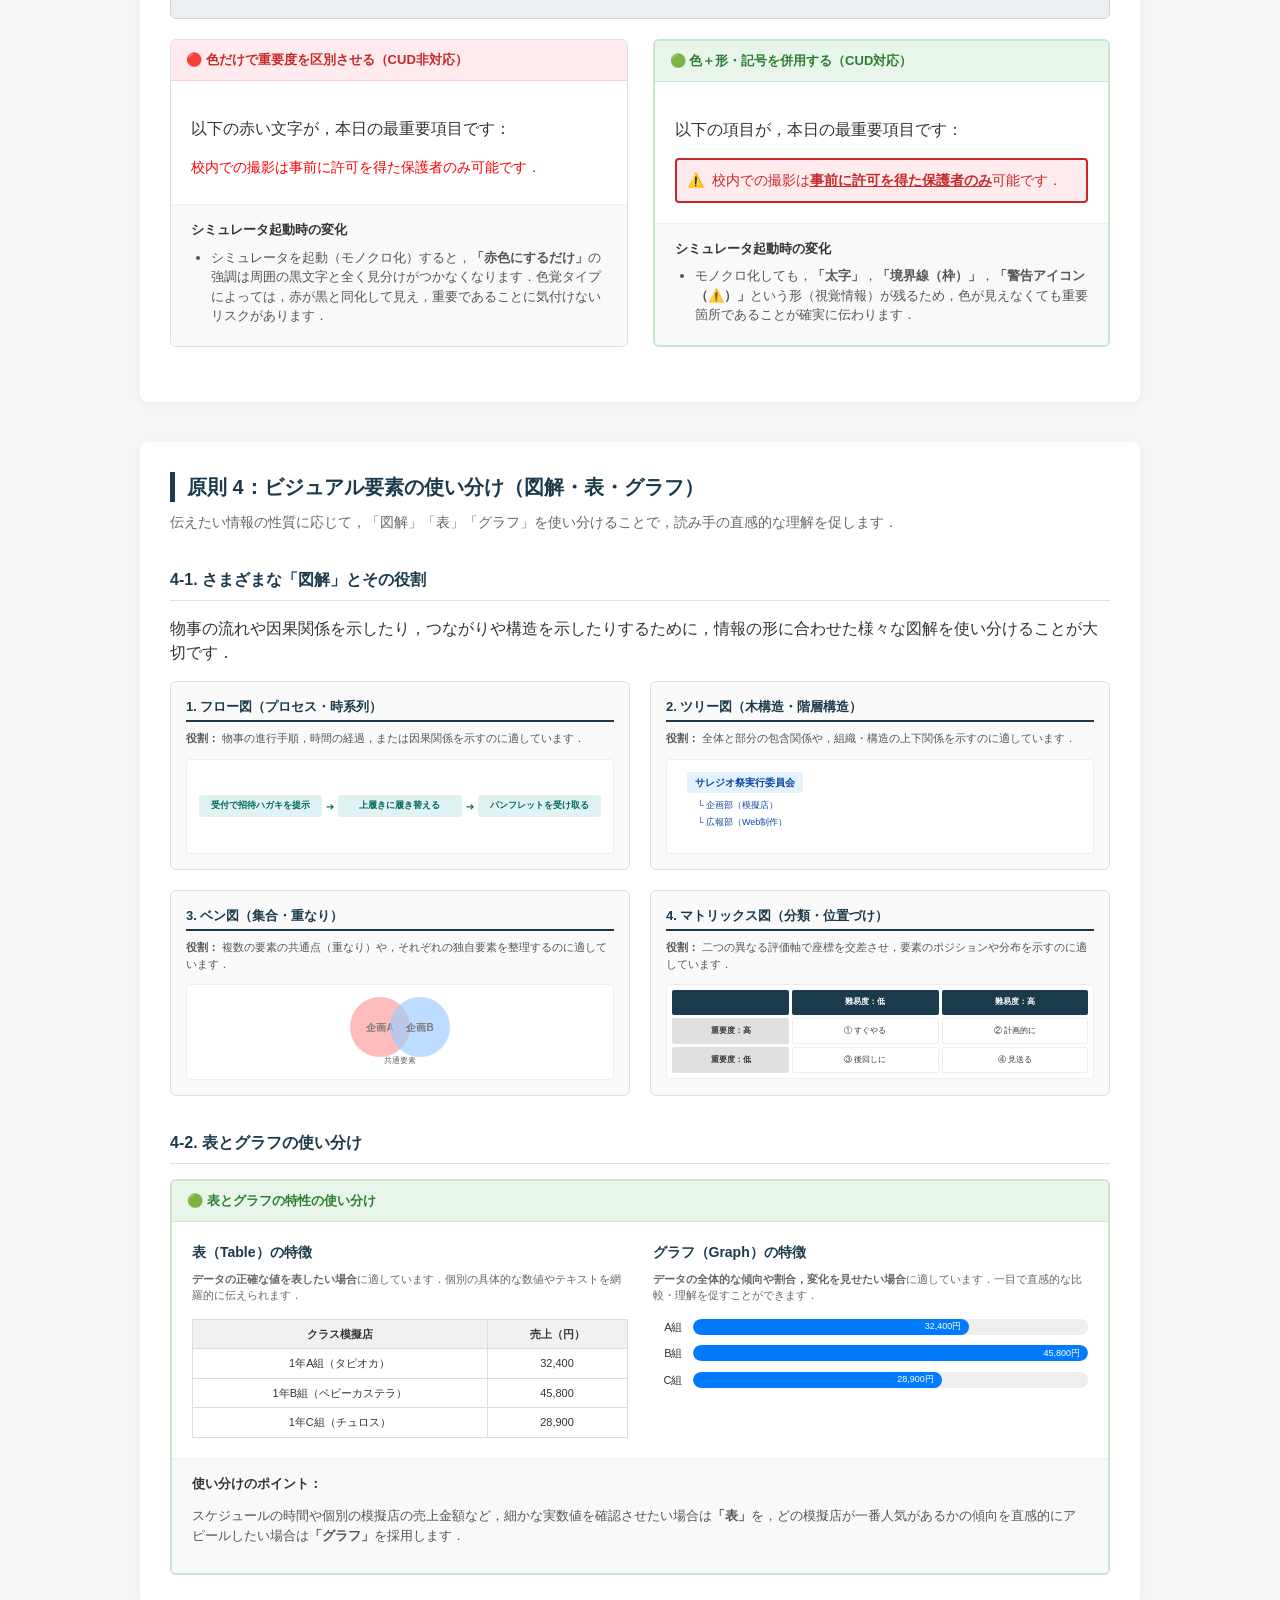
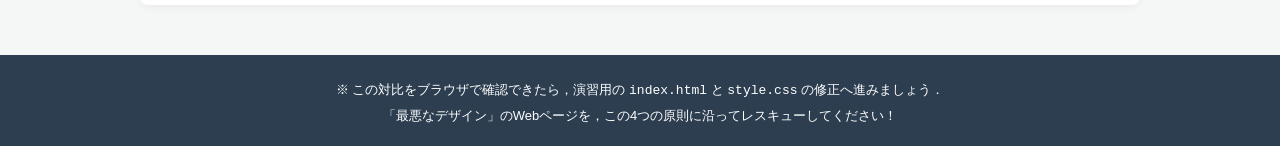
==== commit cc97230f: "feat: expand Matrix Diagram with Low Importance row and update CSS block heights" ====
--- a/lecture.html
+++ b/lecture.html
@@ -288,6 +288,9 @@
                             <div class="m-cell m-label">重要度：高</div>
                             <div class="m-cell m-content act-1">① すぐやる</div>
                             <div class="m-cell m-content act-2">② 計画的に</div>
+                            <div class="m-cell m-label">重要度：低</div>
+                            <div class="m-cell m-content act-3">③ 後回しに</div>
+                            <div class="m-cell m-content act-4">④ 見送る</div>
                         </div>
                     </div>
                 </div>
--- a/lecture.css
+++ b/lecture.css
@@ -584,7 +584,8 @@
   border: 1px solid #eee;
   border-radius: 4px;
   padding: 12px;
-  height: 90px;
+  min-height: 95px;
+  height: auto;
   display: flex;
   align-items: center;
   justify-content: center;
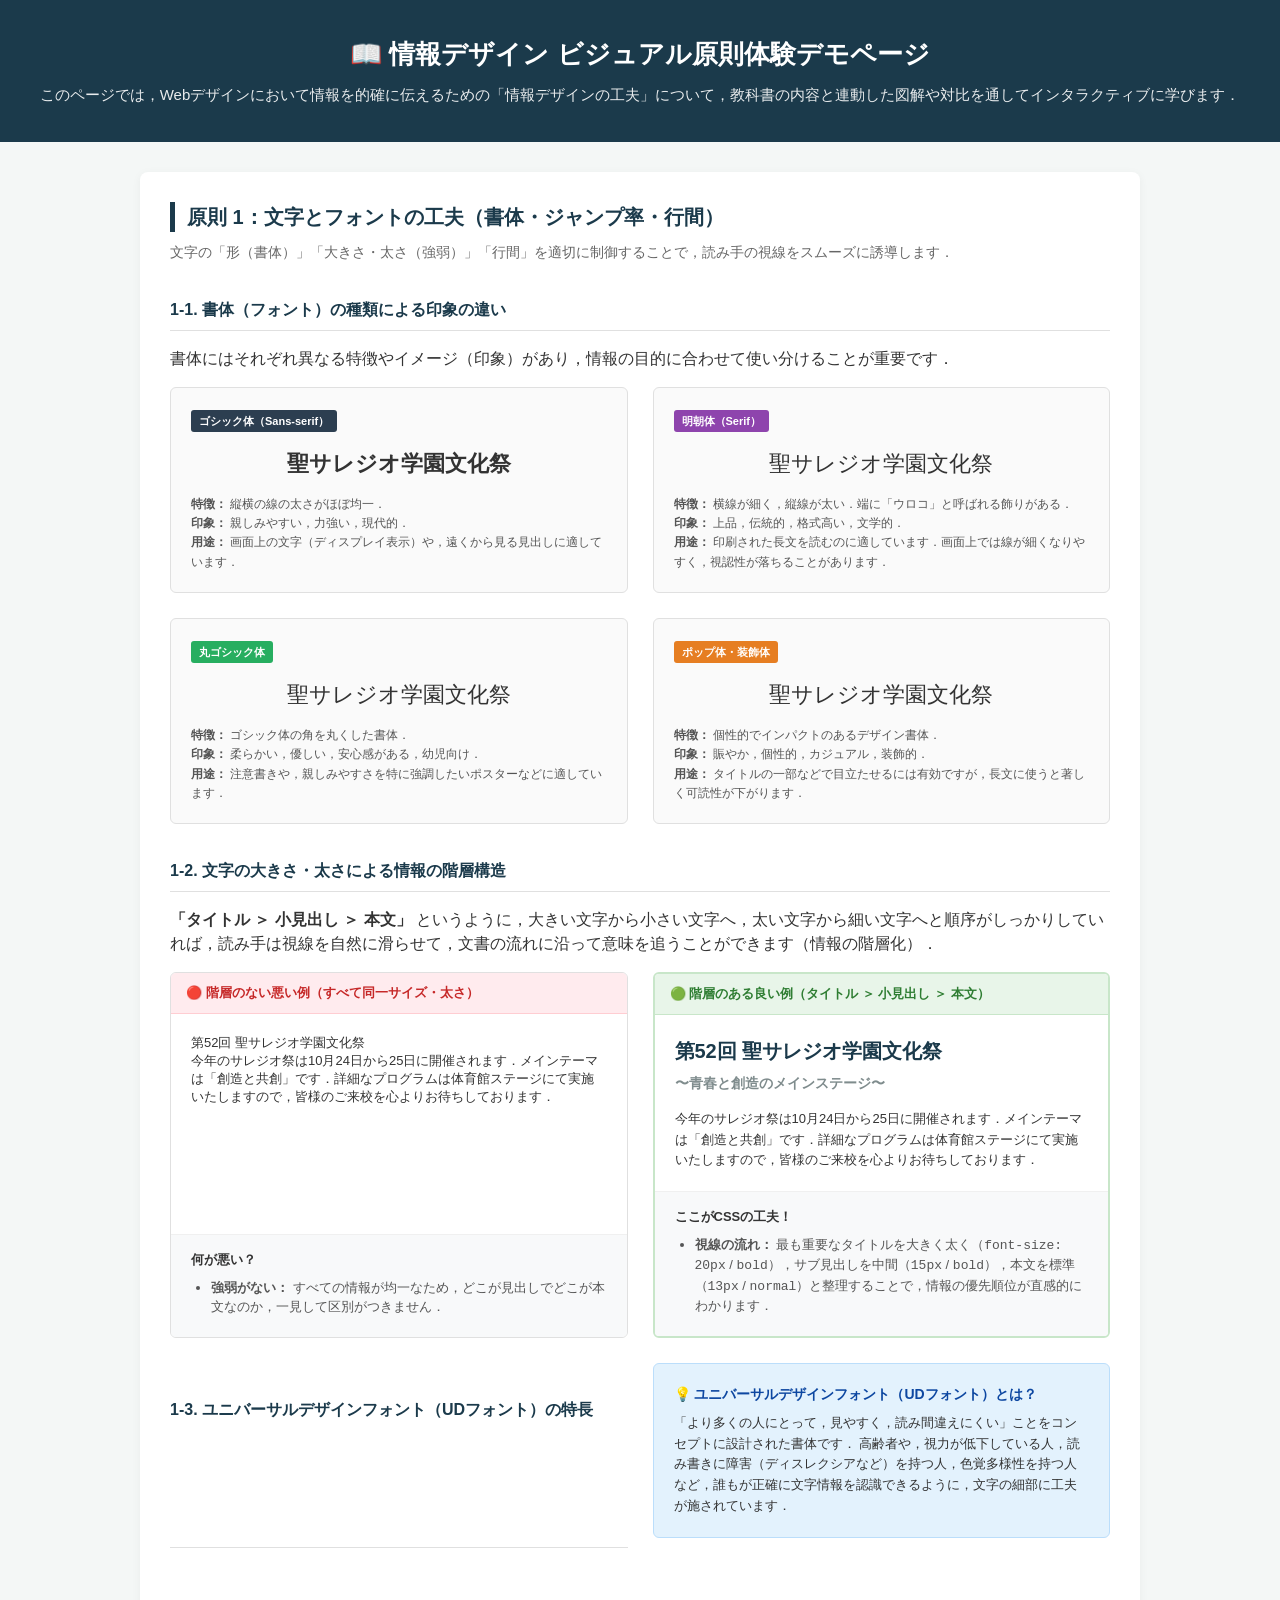
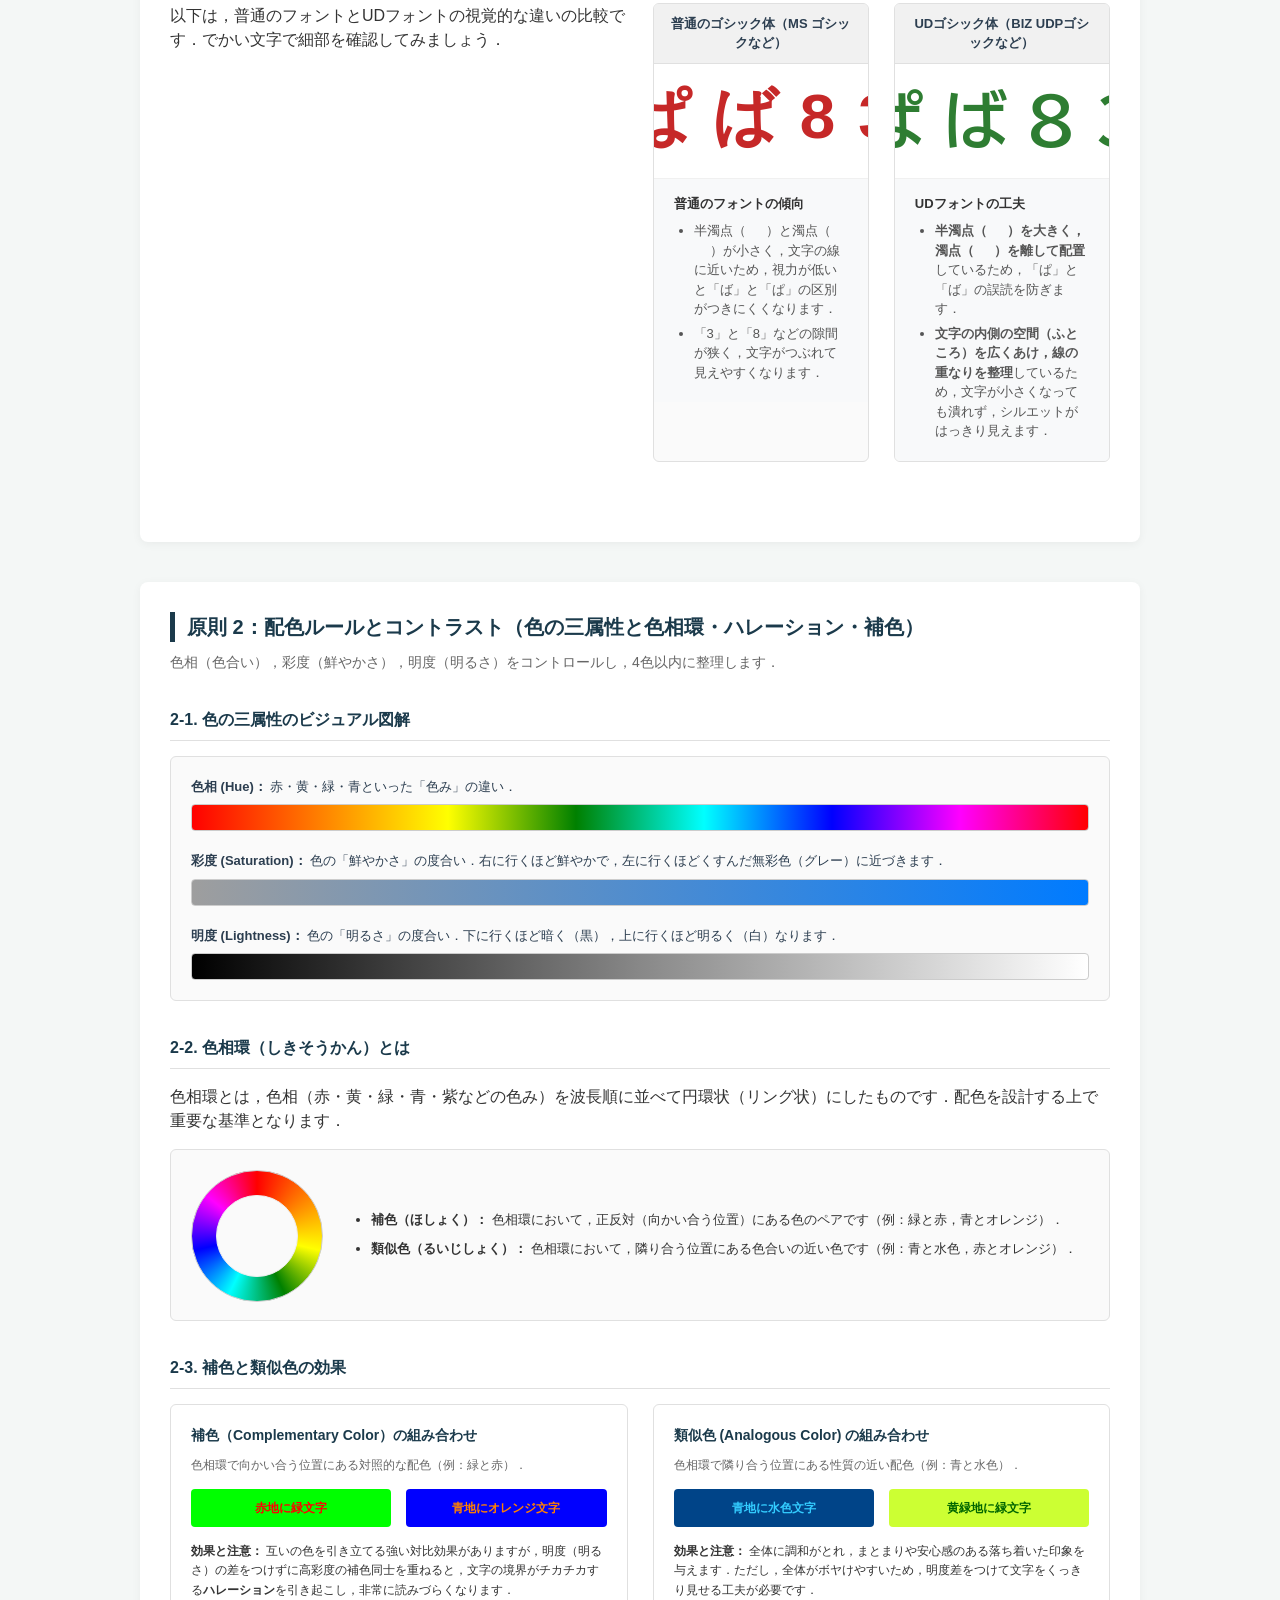
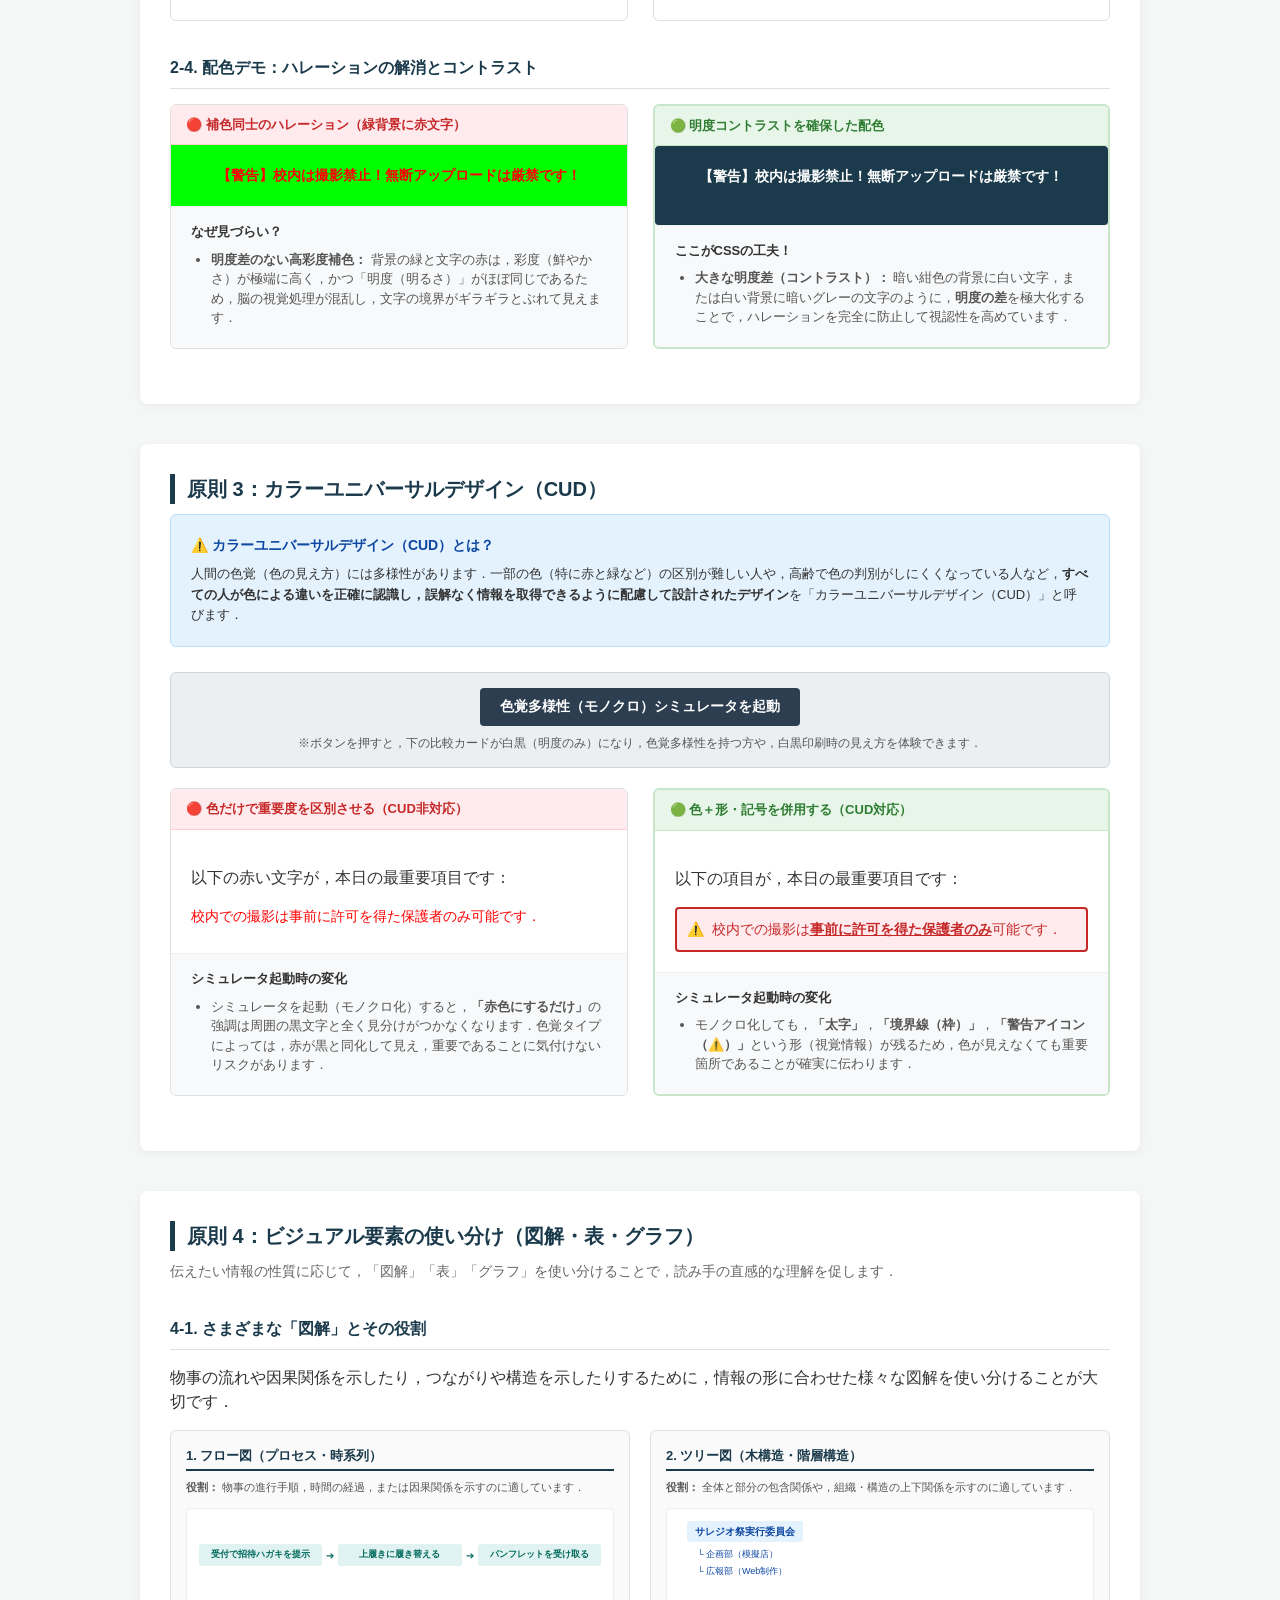
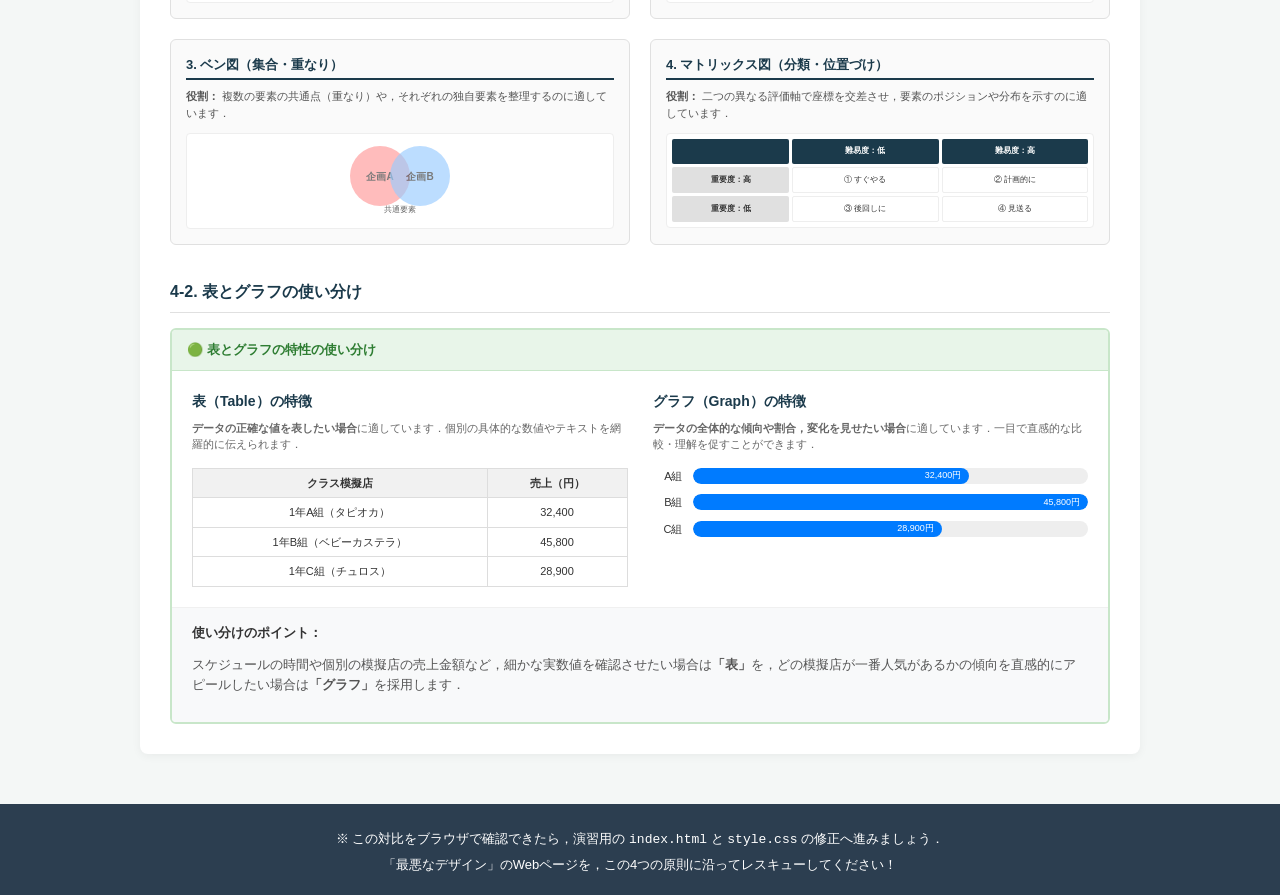
==== commit 0b17be66: "feat: add UD Font definition and giant character comparison demo in lecture page" ====
--- a/lecture.html
+++ b/lecture.html
@@ -3,6 +3,9 @@
 <head>
     <meta charset="UTF-8">
     <title>情報デザイン解説：伝えるためのビジュアルデザイン原則</title>
+    <link rel="preconnect" href="https://fonts.googleapis.com">
+    <link rel="preconnect" href="https://fonts.gstatic.com" crossorigin>
+    <link href="https://fonts.googleapis.com/css2?family=BIZ+UDPGothic:wght@400;700&display=swap" rel="stylesheet">
     <link rel="stylesheet" href="lecture.css">
 </head>
 <body>
@@ -78,6 +81,51 @@
                         <span class="label">ここがCSSの工夫！</span>
                         <ul>
                             <li><strong>視線の流れ：</strong> 最も重要なタイトルを大きく太く（<code>font-size: 20px</code> / <code>bold</code>），サブ見出しを中間（<code>15px</code> / <code>bold</code>），本文を標準（<code>13px</code> / <code>normal</code>）と整理することで，情報の優先順位が直感的にわかります．</li>
+                        </ul>
+                    </div>
+                </div>
+            <h3>1-3. ユニバーサルデザインフォント（UDフォント）の特長</h3>
+            <div class="cud-info-box font-ud-info">
+                <h4>💡 ユニバーサルデザインフォント（UDフォント）とは？</h4>
+                <p>「より多くの人にとって，見やすく，読み間違えにくい」ことをコンセプトに設計された書体です．
+                高齢者や，視力が低下している人，読み書きに障害（ディスレクシアなど）を持つ人，色覚多様性を持つ人など，誰もが正確に文字情報を認識できるように，文字の細部に工夫が施されています．</p>
+            </div>
+
+            <p>以下は，普通のフォントとUDフォントの視覚的な違いの比較です．でかい文字で細部を確認してみましょう．</p>
+
+            <div class="grid font-ud-comparison">
+                <!-- 普通のフォント -->
+                <div class="font-ud-card normal-font-side">
+                    <div class="font-ud-header">普通のゴシック体（MS ゴシックなど）</div>
+                    <div class="ud-compare-box">
+                        <span class="compare-char char-normal">ぱ</span>
+                        <span class="compare-char char-normal">ば</span>
+                        <span class="compare-char char-normal">8</span>
+                        <span class="compare-char char-normal">3</span>
+                    </div>
+                    <div class="explanation">
+                        <span class="label">普通のフォントの傾向</span>
+                        <ul>
+                            <li>半濁点（ ゚ ）と濁点（ ゙ ）が小さく，文字の線に近いため，視力が低いと「ば」と「ぱ」の区別がつきにくくなります．</li>
+                            <li>「3」と「8」などの隙間が狭く，文字がつぶれて見えやすくなります．</li>
+                        </ul>
+                    </div>
+                </div>
+
+                <!-- UDフォント -->
+                <div class="font-ud-card ud-font-side">
+                    <div class="font-ud-header">UDゴシック体（BIZ UDPゴシックなど）</div>
+                    <div class="ud-compare-box">
+                        <span class="compare-char char-ud">ぱ</span>
+                        <span class="compare-char char-ud">ば</span>
+                        <span class="compare-char char-ud">8</span>
+                        <span class="compare-char char-ud">3</span>
+                    </div>
+                    <div class="explanation">
+                        <span class="label">UDフォントの工夫</span>
+                        <ul>
+                            <li><strong>半濁点（ ゚ ）を大きく，濁点（ ゙ ）を離して配置</strong>しているため，「ぱ」と「ば」の誤読を防ぎます．</li>
+                            <li><strong>文字の内側の空間（ふところ）を広くあけ，線の重なりを整理</strong>しているため，文字が小さくなっても潰れず，シルエットがはっきり見えます．</li>
                         </ul>
                     </div>
                 </div>
--- a/lecture.css
+++ b/lecture.css
@@ -789,6 +789,51 @@
   box-sizing: border-box;
 }
 
+/* --- 1-3. UDフォントの比較デモ --- */
+.font-ud-comparison {
+  grid-template-columns: 1fr 1fr;
+  margin-top: 15px;
+}
+.font-ud-card {
+  border: 1px solid #e0e0e0;
+  border-radius: 6px;
+  background-color: #fafafa;
+  overflow: hidden;
+  display: flex;
+  flex-direction: column;
+}
+.font-ud-header {
+  background-color: #f1f1f1;
+  border-bottom: 1px solid #e0e0e0;
+  padding: 10px 15px;
+  font-size: 13px;
+  font-weight: bold;
+  color: #2c3e50;
+  text-align: center;
+}
+.ud-compare-box {
+  display: flex;
+  justify-content: center;
+  gap: 20px;
+  padding: 25px;
+  background-color: #ffffff;
+  border-bottom: 1px solid #f0f0f0;
+}
+.compare-char {
+  font-size: 64px;
+  font-weight: bold;
+  line-height: 1.0;
+  display: inline-block;
+}
+.char-normal {
+  font-family: "MS Gothic", "MS PGothic", monospace;
+  color: #c62828;
+}
+.char-ud {
+  font-family: 'BIZ UDPGothic', sans-serif;
+  color: #2e7d32;
+}
+
 /* フッター */
 footer {
   background-color: #2c3e50;
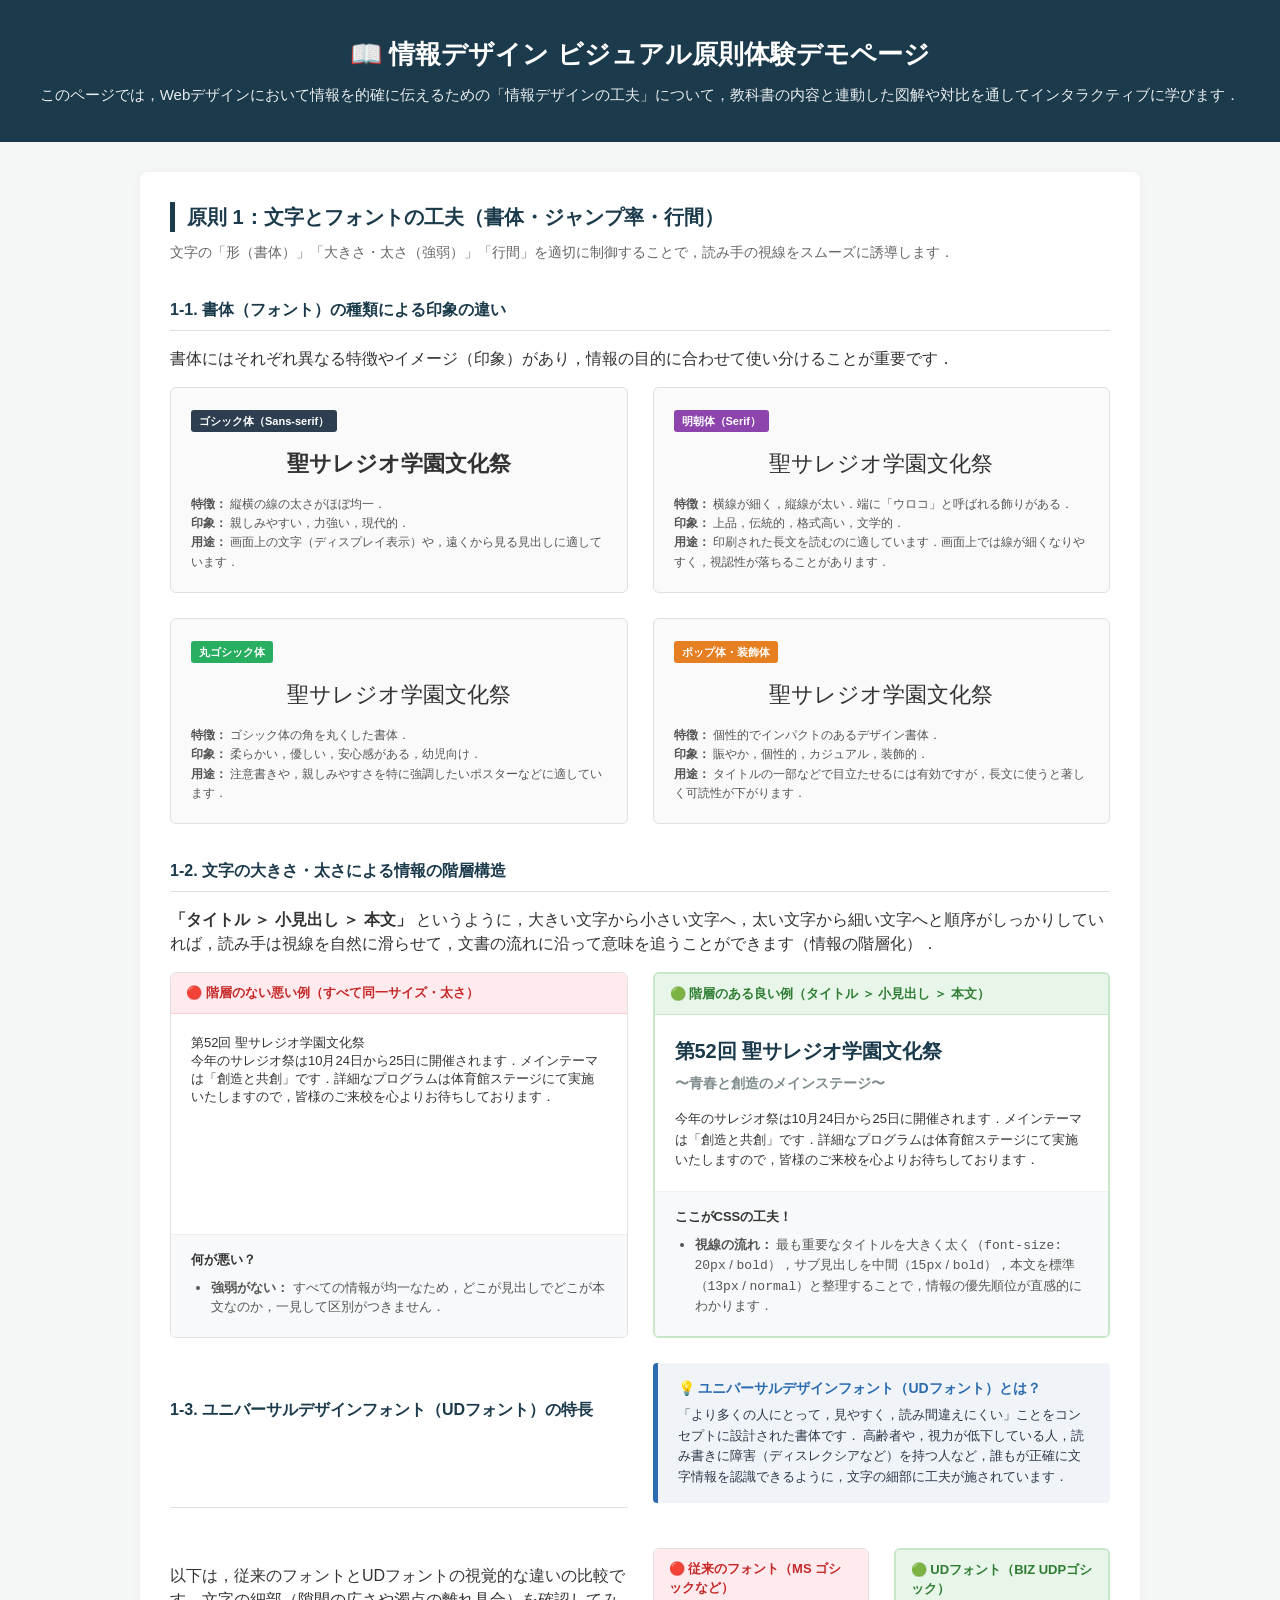
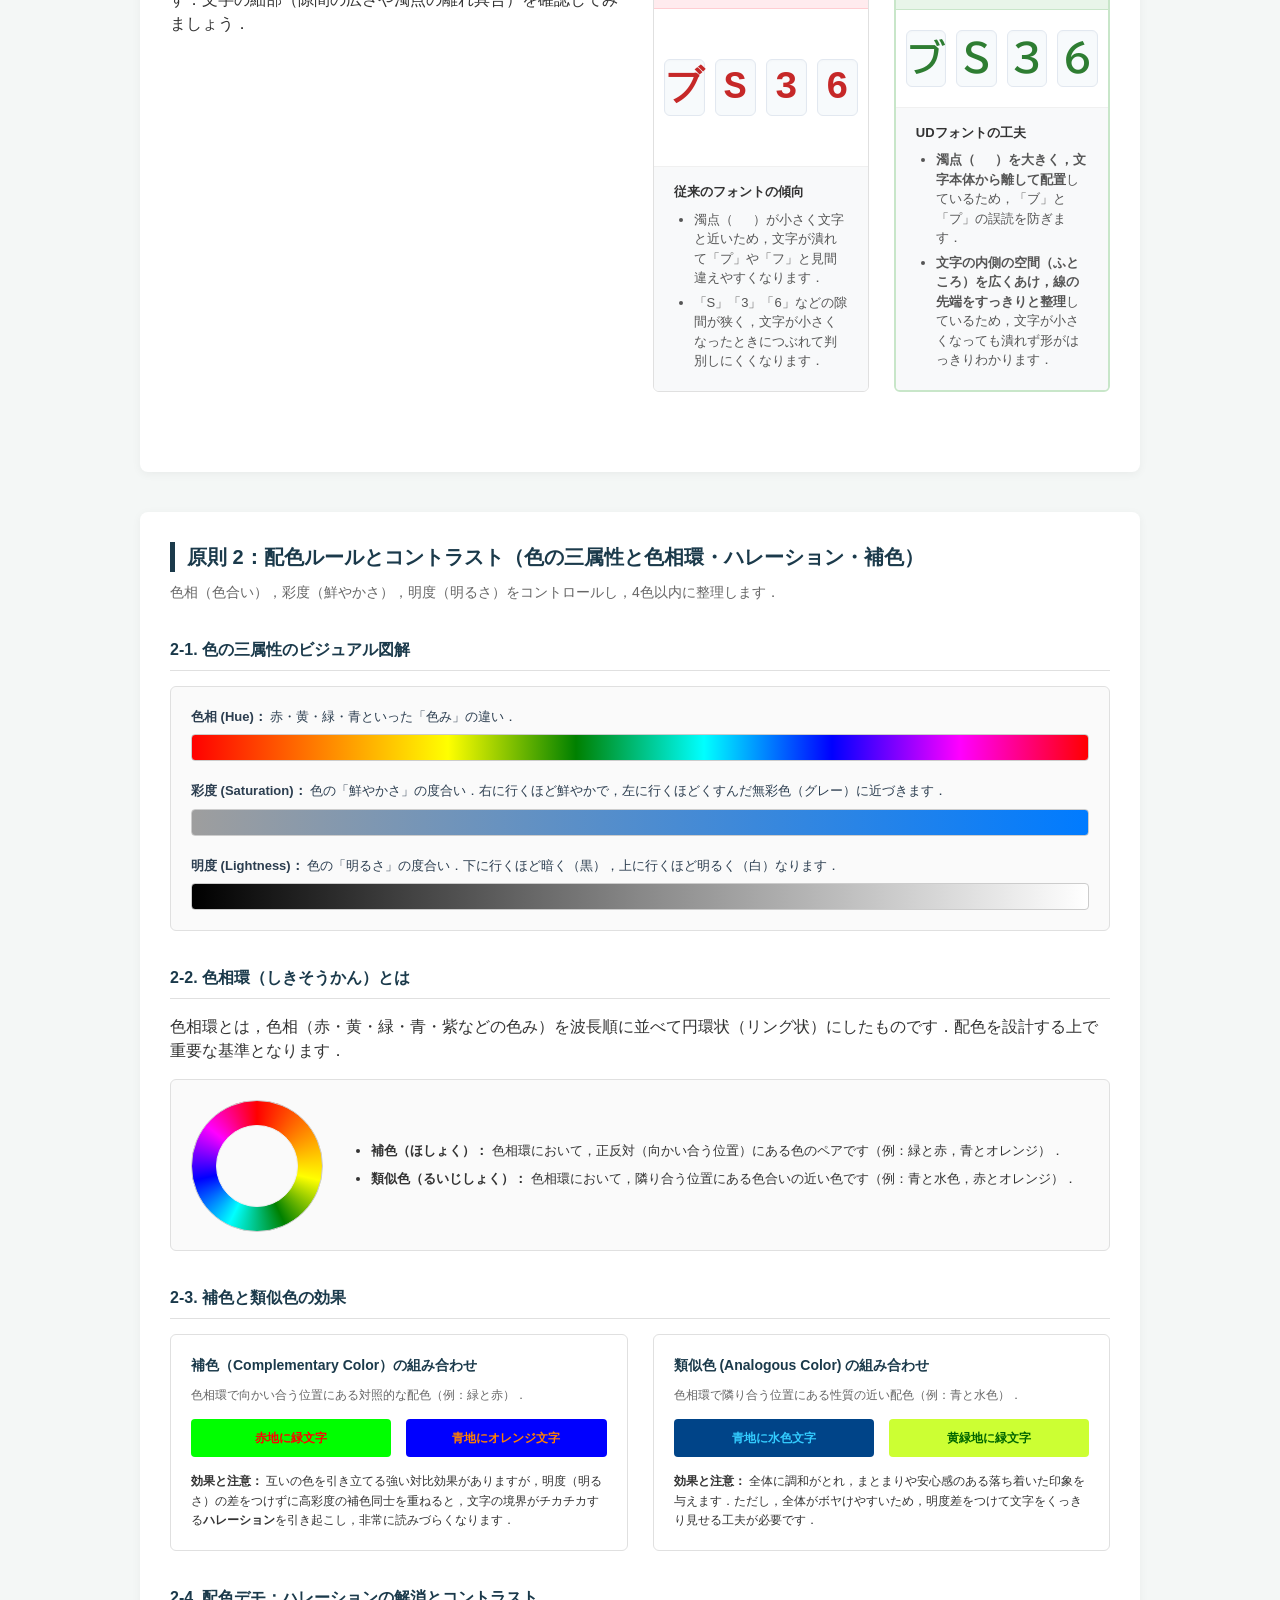
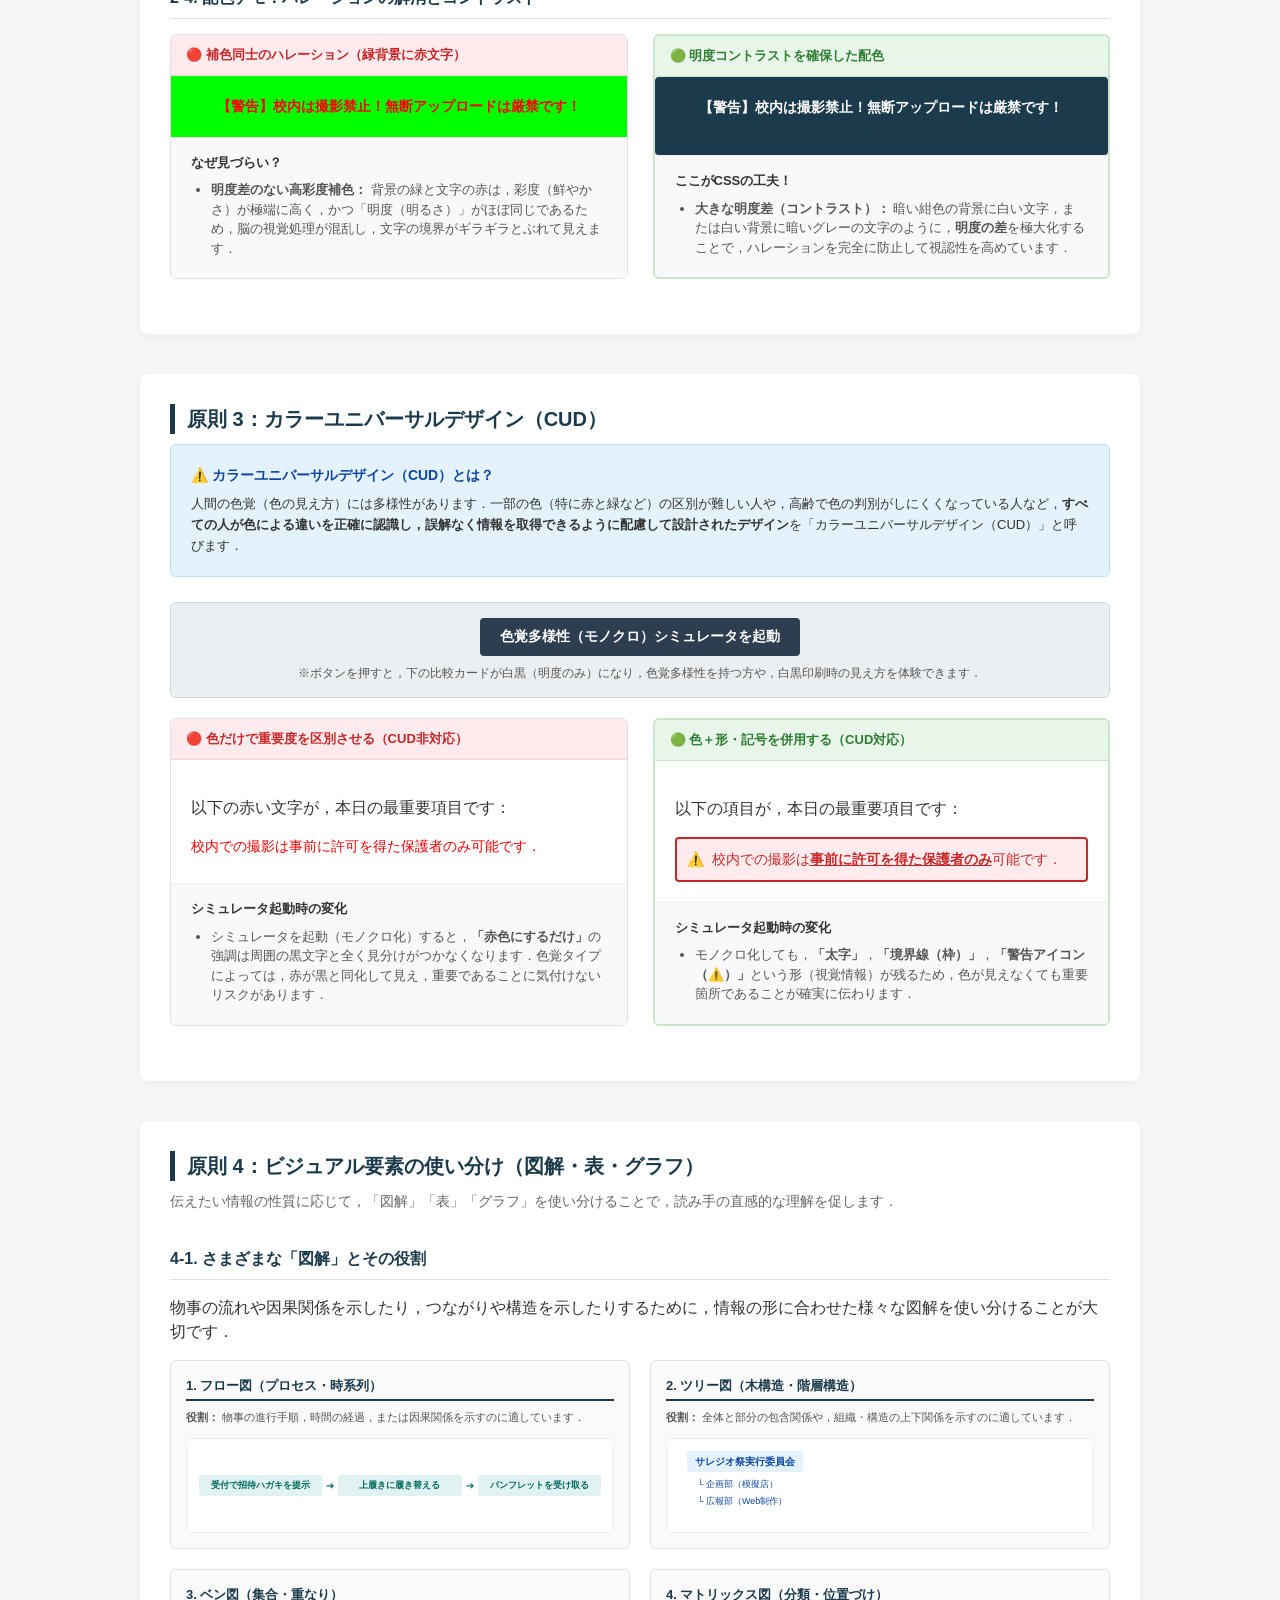
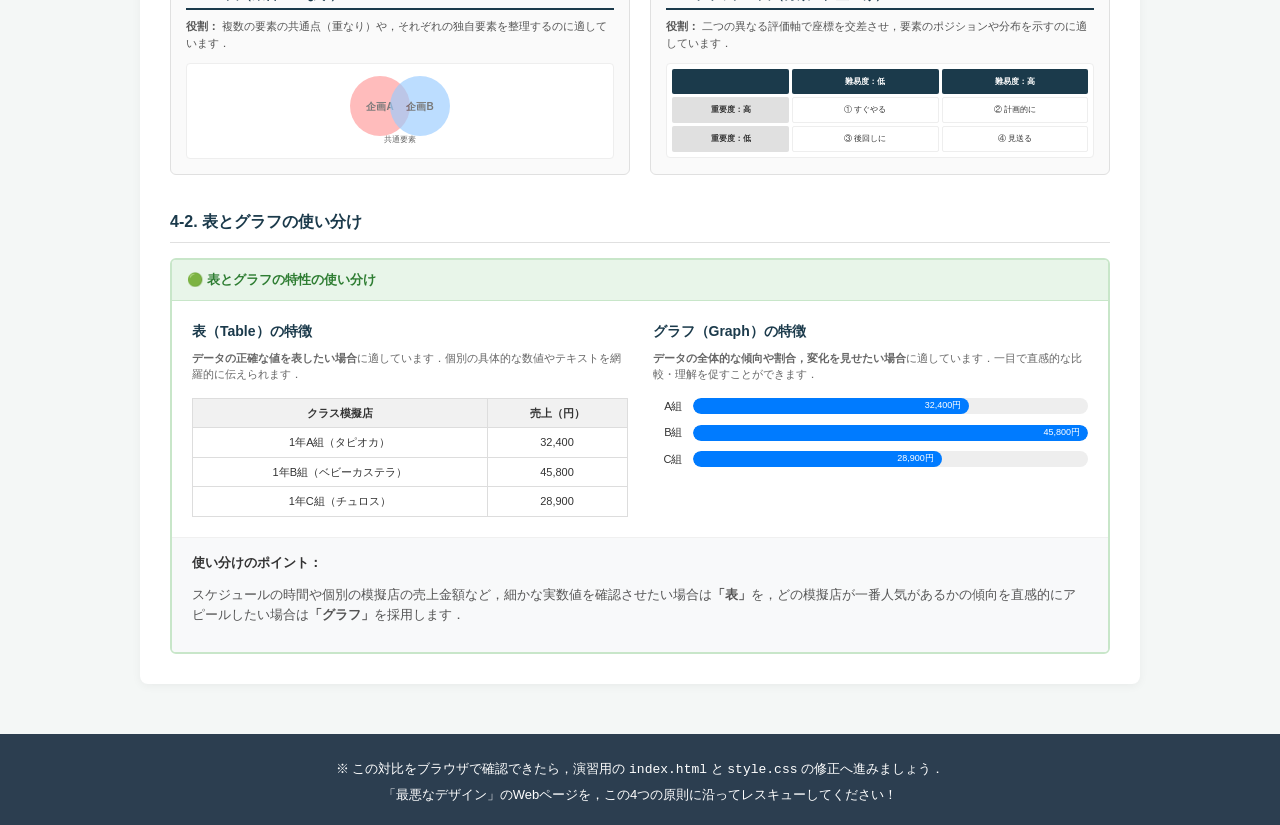
==== commit 099c6b83: "style: fix UD font clipping and standardize with character boxes and dynamic layouts" ====
--- a/lecture.html
+++ b/lecture.html
@@ -85,47 +85,47 @@
                     </div>
                 </div>
             <h3>1-3. ユニバーサルデザインフォント（UDフォント）の特長</h3>
-            <div class="cud-info-box font-ud-info">
+            <div class="font-info-box">
                 <h4>💡 ユニバーサルデザインフォント（UDフォント）とは？</h4>
                 <p>「より多くの人にとって，見やすく，読み間違えにくい」ことをコンセプトに設計された書体です．
-                高齢者や，視力が低下している人，読み書きに障害（ディスレクシアなど）を持つ人，色覚多様性を持つ人など，誰もが正確に文字情報を認識できるように，文字の細部に工夫が施されています．</p>
-            </div>
-
-            <p>以下は，普通のフォントとUDフォントの視覚的な違いの比較です．でかい文字で細部を確認してみましょう．</p>
-
-            <div class="grid font-ud-comparison">
+                高齢者や，視力が低下している人，読み書きに障害（ディスレクシアなど）を持つ人など，誰もが正確に文字情報を認識できるように，文字の細部に工夫が施されています．</p>
+            </div>
+
+            <p class="demo-intro-text">以下は，従来のフォントとUDフォントの視覚的な違いの比較です．文字の細部（隙間の広さや濁点の離れ具合）を確認してみましょう．</p>
+
+            <div class="grid">
                 <!-- 普通のフォント -->
-                <div class="font-ud-card normal-font-side">
-                    <div class="font-ud-header">普通のゴシック体（MS ゴシックなど）</div>
-                    <div class="ud-compare-box">
-                        <span class="compare-char char-normal">ぱ</span>
-                        <span class="compare-char char-normal">ば</span>
-                        <span class="compare-char char-normal">8</span>
-                        <span class="compare-char char-normal">3</span>
-                    </div>
-                    <div class="explanation">
-                        <span class="label">普通のフォントの傾向</span>
-                        <ul>
-                            <li>半濁点（ ゚ ）と濁点（ ゙ ）が小さく，文字の線に近いため，視力が低いと「ば」と「ぱ」の区別がつきにくくなります．</li>
-                            <li>「3」と「8」などの隙間が狭く，文字がつぶれて見えやすくなります．</li>
+                <div class="card bad-example">
+                    <div class="example-header header-bad">🔴 従来のフォント（MS ゴシックなど）</div>
+                    <div class="demo-content font-compare-flex">
+                        <div class="char-box"><span class="compare-char char-normal">ブ</span></div>
+                        <div class="char-box"><span class="compare-char char-normal">S</span></div>
+                        <div class="char-box"><span class="compare-char char-normal">3</span></div>
+                        <div class="char-box"><span class="compare-char char-normal">6</span></div>
+                    </div>
+                    <div class="explanation">
+                        <span class="label">従来のフォントの傾向</span>
+                        <ul>
+                            <li>濁点（ ゙ ）が小さく文字と近いため，文字が潰れて「プ」や「フ」と見間違えやすくなります．</li>
+                            <li>「S」「3」「6」などの隙間が狭く，文字が小さくなったときにつぶれて判別しにくくなります．</li>
                         </ul>
                     </div>
                 </div>
 
                 <!-- UDフォント -->
-                <div class="font-ud-card ud-font-side">
-                    <div class="font-ud-header">UDゴシック体（BIZ UDPゴシックなど）</div>
-                    <div class="ud-compare-box">
-                        <span class="compare-char char-ud">ぱ</span>
-                        <span class="compare-char char-ud">ば</span>
-                        <span class="compare-char char-ud">8</span>
-                        <span class="compare-char char-ud">3</span>
+                <div class="card good-example">
+                    <div class="example-header header-good">🟢 UDフォント（BIZ UDPゴシック）</div>
+                    <div class="demo-content font-compare-flex">
+                        <div class="char-box"><span class="compare-char char-ud">ブ</span></div>
+                        <div class="char-box"><span class="compare-char char-ud">S</span></div>
+                        <div class="char-box"><span class="compare-char char-ud">3</span></div>
+                        <div class="char-box"><span class="compare-char char-ud">6</span></div>
                     </div>
                     <div class="explanation">
                         <span class="label">UDフォントの工夫</span>
                         <ul>
-                            <li><strong>半濁点（ ゚ ）を大きく，濁点（ ゙ ）を離して配置</strong>しているため，「ぱ」と「ば」の誤読を防ぎます．</li>
-                            <li><strong>文字の内側の空間（ふところ）を広くあけ，線の重なりを整理</strong>しているため，文字が小さくなっても潰れず，シルエットがはっきり見えます．</li>
+                            <li><strong>濁点（ ゙ ）を大きく，文字本体から離して配置</strong>しているため，「ブ」と「プ」の誤読を防ぎます．</li>
+                            <li><strong>文字の内側の空間（ふところ）を広くあけ，線の先端をすっきりと整理</strong>しているため，文字が小さくなっても潰れず形がはっきりわかります．</li>
                         </ul>
                     </div>
                 </div>
--- a/lecture.css
+++ b/lecture.css
@@ -790,37 +790,50 @@
 }
 
 /* --- 1-3. UDフォントの比較デモ --- */
-.font-ud-comparison {
-  grid-template-columns: 1fr 1fr;
-  margin-top: 15px;
-}
-.font-ud-card {
-  border: 1px solid #e0e0e0;
-  border-radius: 6px;
-  background-color: #fafafa;
-  overflow: hidden;
-  display: flex;
-  flex-direction: column;
-}
-.font-ud-header {
-  background-color: #f1f1f1;
-  border-bottom: 1px solid #e0e0e0;
-  padding: 10px 15px;
-  font-size: 13px;
-  font-weight: bold;
-  color: #2c3e50;
-  text-align: center;
-}
-.ud-compare-box {
-  display: flex;
-  justify-content: center;
-  gap: 20px;
-  padding: 25px;
+.font-info-box {
+  background-color: #f0f4f8;
+  border-left: 5px solid #2b6cb0;
+  border-radius: 4px;
+  padding: 15px 20px;
+  margin-bottom: 20px;
+}
+.font-info-box h4 {
+  margin: 0 0 6px 0;
+  color: #2b6cb0;
+  font-size: 14px;
+  font-weight: bold;
+}
+.font-info-box p {
+  margin: 0;
+  font-size: 13px;
+  line-height: 1.6;
+  color: #2d3748;
+}
+
+.font-compare-flex {
+  display: flex;
+  justify-content: space-evenly;
+  align-items: center;
+  gap: 10px;
+  padding: 20px 10px;
   background-color: #ffffff;
   border-bottom: 1px solid #f0f0f0;
 }
+
+.char-box {
+  width: 55px;
+  height: 55px;
+  border: 1px solid #e2e8f0;
+  background-color: #f7fafc;
+  border-radius: 6px;
+  display: flex;
+  align-items: center;
+  justify-content: center;
+  box-shadow: inset 0 1px 3px rgba(0,0,0,0.02);
+}
+
 .compare-char {
-  font-size: 64px;
+  font-size: 38px; /* 38pxであれば55pxのボックスに美しく収まり，見切れない */
   font-weight: bold;
   line-height: 1.0;
   display: inline-block;
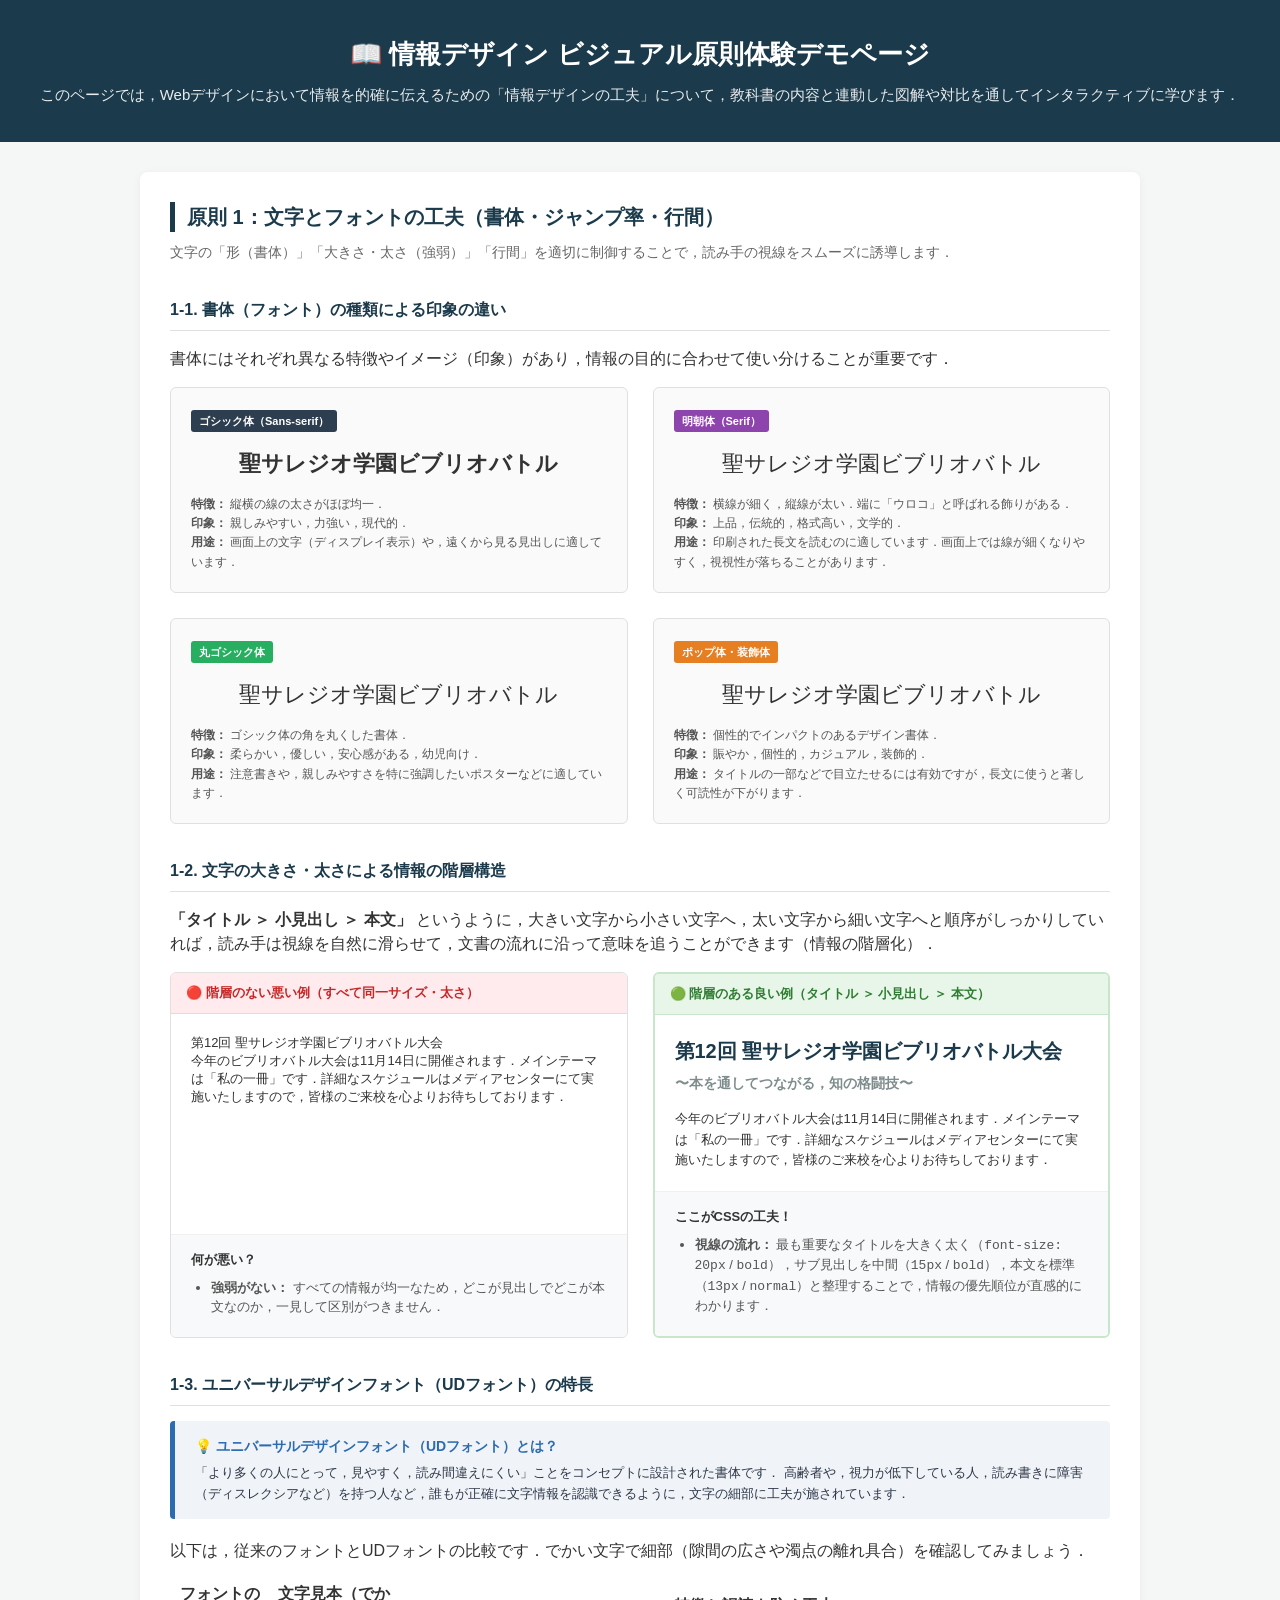
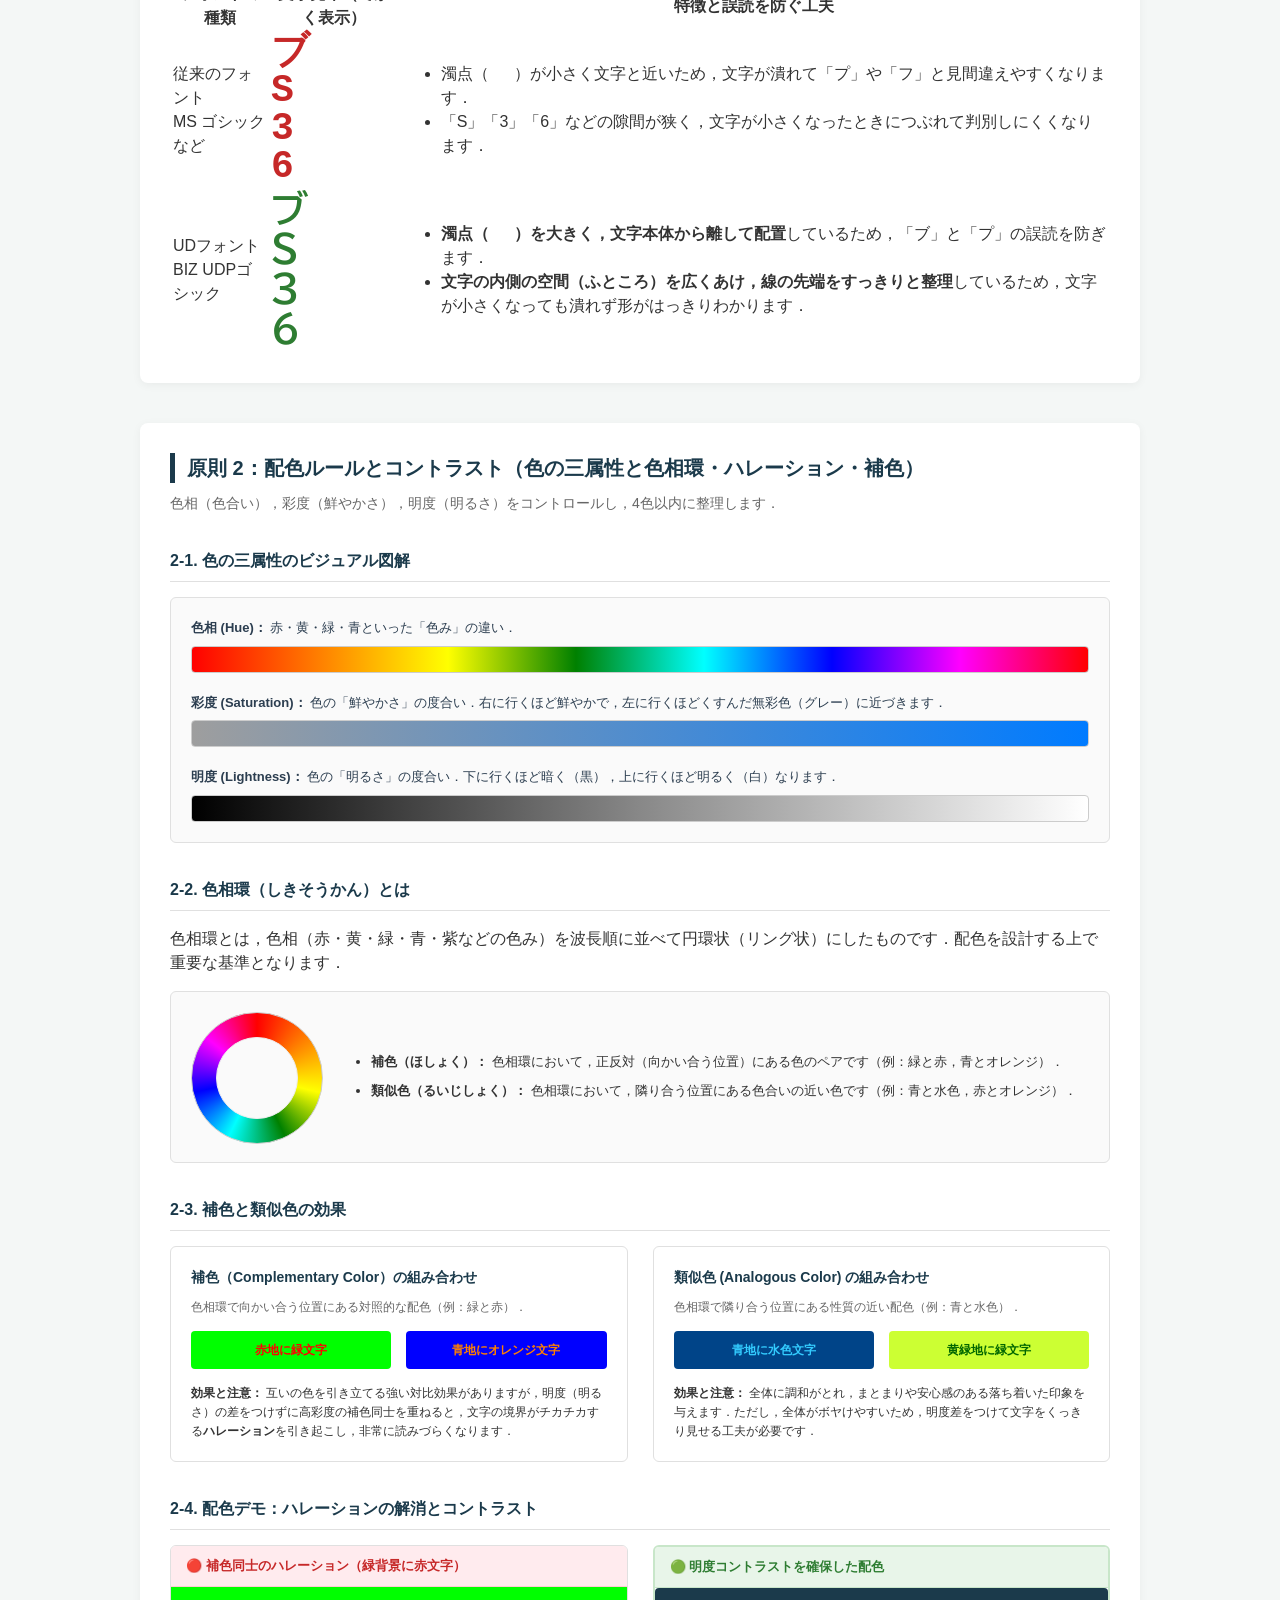
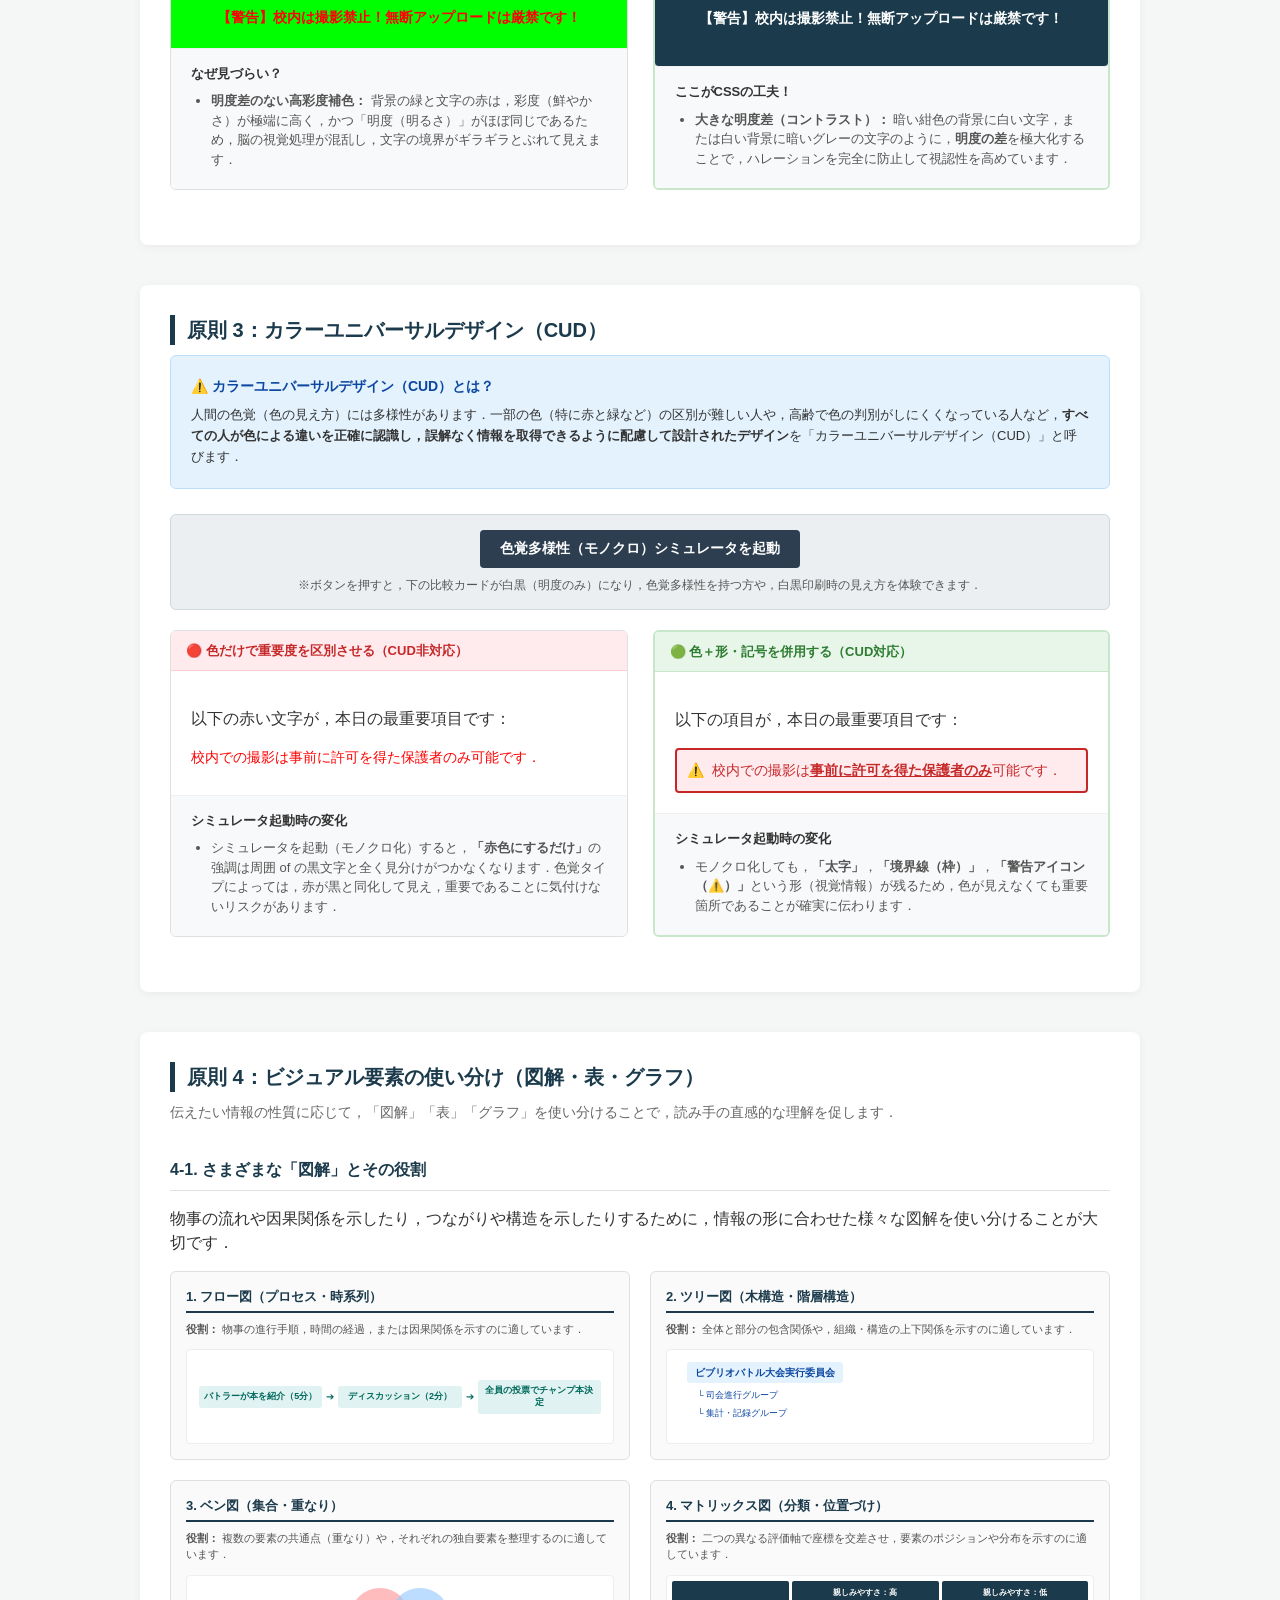
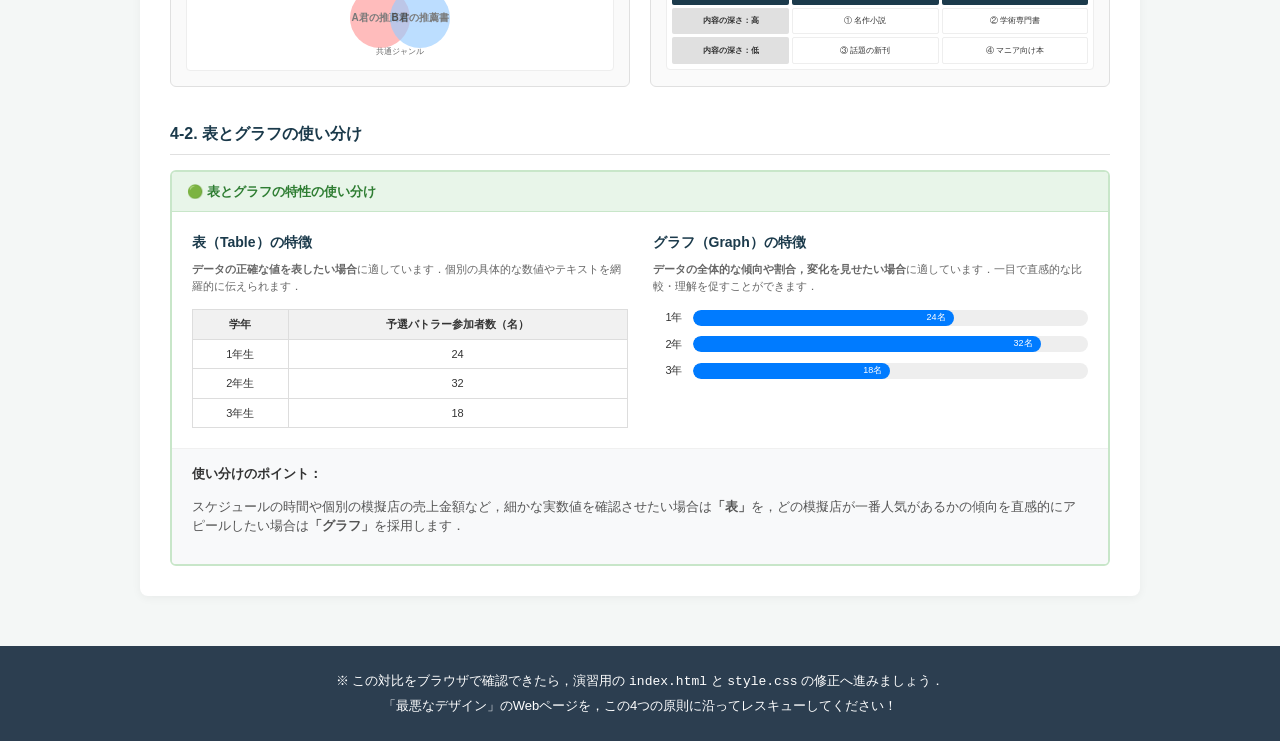
==== commit f5c5c1f3: "style: replace remaining school festival keywords with bibliobattle in lecture.html" ====
--- a/lecture.html
+++ b/lecture.html
@@ -27,25 +27,25 @@
                 <!-- ゴシック体 -->
                 <div class="font-sample-card type-gothic">
                     <div class="font-tag tag-gothic">ゴシック体（Sans-serif）</div>
-                    <p class="font-preview">聖サレジオ学園文化祭</p>
+                    <p class="font-preview">聖サレジオ学園ビブリオバトル</p>
                     <p class="font-desc"><strong>特徴：</strong> 縦横の線の太さがほぼ均一．<br><strong>印象：</strong> 親しみやすい，力強い，現代的．<br><strong>用途：</strong> 画面上の文字（ディスプレイ表示）や，遠くから見る見出しに適しています．</p>
                 </div>
                 <!-- 明朝体 -->
                 <div class="font-sample-card type-mincho">
                     <div class="font-tag tag-mincho">明朝体（Serif）</div>
-                    <p class="font-preview">聖サレジオ学園文化祭</p>
-                    <p class="font-desc"><strong>特徴：</strong> 横線が細く，縦線が太い．端に「ウロコ」と呼ばれる飾りがある．<br><strong>印象：</strong> 上品，伝統的，格式高い，文学的．<br><strong>用途：</strong> 印刷された長文を読むのに適しています．画面上では線が細くなりやすく，視認性が落ちることがあります．</p>
+                    <p class="font-preview">聖サレジオ学園ビブリオバトル</p>
+                    <p class="font-desc"><strong>特徴：</strong> 横線が細く，縦線が太い．端に「ウロコ」と呼ばれる飾りがある．<br><strong>印象：</strong> 上品，伝統的，格式高い，文学的．<br><strong>用途：</strong> 印刷された長文を読むのに適しています．画面上では線が細くなりやすく，視視性が落ちることがあります．</p>
                 </div>
                 <!-- 丸ゴシック体 -->
                 <div class="font-sample-card type-round">
                     <div class="font-tag tag-round">丸ゴシック体</div>
-                    <p class="font-preview">聖サレジオ学園文化祭</p>
+                    <p class="font-preview">聖サレジオ学園ビブリオバトル</p>
                     <p class="font-desc"><strong>特徴：</strong> ゴシック体の角を丸くした書体．<br><strong>印象：</strong> 柔らかい，優しい，安心感がある，幼児向け．<br><strong>用途：</strong> 注意書きや，親しみやすさを特に強調したいポスターなどに適しています．</p>
                 </div>
                 <!-- ポップ体・装飾 -->
                 <div class="font-sample-card type-pop">
                     <div class="font-tag tag-pop">ポップ体・装飾体</div>
-                    <p class="font-preview">聖サレジオ学園文化祭</p>
+                    <p class="font-preview">聖サレジオ学園ビブリオバトル</p>
                     <p class="font-desc"><strong>特徴：</strong> 個性的でインパクトのあるデザイン書体．<br><strong>印象：</strong> 賑やか，個性的，カジュアル，装飾的．<br><strong>用途：</strong> タイトルの一部などで目立たせるには有効ですが，長文に使うと著しく可読性が下がります．</p>
                 </div>
             </div>
@@ -58,8 +58,8 @@
                 <div class="card bad-example">
                     <div class="example-header header-bad">🔴 階層のない悪い例（すべて同一サイズ・太さ）</div>
                     <div class="demo-content font-bad-2">
-                        <h4>第52回 聖サレジオ学園文化祭</h4>
-                        <p>今年のサレジオ祭は10月24日から25日に開催されます．メインテーマは「創造と共創」です．詳細なプログラムは体育館ステージにて実施いたしますので，皆様のご来校を心よりお待ちしております．</p>
+                        <h4>第12回 聖サレジオ学園ビブリオバトル大会</h4>
+                        <p>今年のビブリオバトル大会は11月14日に開催されます．メインテーマは「私の一冊」です．詳細なスケジュールはメディアセンターにて実施いたしますので，皆様のご来校を心よりお待ちしております．</p>
                     </div>
                     <div class="explanation">
                         <span class="label">何が悪い？</span>
@@ -73,9 +73,9 @@
                 <div class="card good-example">
                     <div class="example-header header-good">🟢 階層のある良い例（タイトル ＞ 小見出し ＞ 本文）</div>
                     <div class="demo-content font-hierarchy">
-                        <h3 class="hierarchy-title">第52回 聖サレジオ学園文化祭</h3>
-                        <h4 class="hierarchy-subtitle">〜青春と創造のメインステージ〜</h4>
-                        <p class="hierarchy-body">今年のサレジオ祭は10月24日から25日に開催されます．メインテーマは「創造と共創」です．詳細なプログラムは体育館ステージにて実施いたしますので，皆様のご来校を心よりお待ちしております．</p>
+                        <h3 class="hierarchy-title">第12回 聖サレジオ学園ビブリオバトル大会</h3>
+                        <h4 class="hierarchy-subtitle">〜本を通してつながる，知の格闘技〜</h4>
+                        <p class="hierarchy-body">今年のビブリオバトル大会は11月14日に開催されます．メインテーマは「私の一冊」です．詳細なスケジュールはメディアセンターにて実施いたしますので，皆様のご来校を心よりお待ちしております．</p>
                     </div>
                     <div class="explanation">
                         <span class="label">ここがCSSの工夫！</span>
@@ -84,6 +84,8 @@
                         </ul>
                     </div>
                 </div>
+            </div>
+
             <h3>1-3. ユニバーサルデザインフォント（UDフォント）の特長</h3>
             <div class="font-info-box">
                 <h4>💡 ユニバーサルデザインフォント（UDフォント）とは？</h4>
@@ -91,44 +93,62 @@
                 高齢者や，視力が低下している人，読み書きに障害（ディスレクシアなど）を持つ人など，誰もが正確に文字情報を認識できるように，文字の細部に工夫が施されています．</p>
             </div>
 
-            <p class="demo-intro-text">以下は，従来のフォントとUDフォントの視覚的な違いの比較です．文字の細部（隙間の広さや濁点の離れ具合）を確認してみましょう．</p>
-
-            <div class="grid">
-                <!-- 普通のフォント -->
-                <div class="card bad-example">
-                    <div class="example-header header-bad">🔴 従来のフォント（MS ゴシックなど）</div>
-                    <div class="demo-content font-compare-flex">
-                        <div class="char-box"><span class="compare-char char-normal">ブ</span></div>
-                        <div class="char-box"><span class="compare-char char-normal">S</span></div>
-                        <div class="char-box"><span class="compare-char char-normal">3</span></div>
-                        <div class="char-box"><span class="compare-char char-normal">6</span></div>
-                    </div>
-                    <div class="explanation">
-                        <span class="label">従来のフォントの傾向</span>
-                        <ul>
-                            <li>濁点（ ゙ ）が小さく文字と近いため，文字が潰れて「プ」や「フ」と見間違えやすくなります．</li>
-                            <li>「S」「3」「6」などの隙間が狭く，文字が小さくなったときにつぶれて判別しにくくなります．</li>
-                        </ul>
-                    </div>
-                </div>
-
-                <!-- UDフォント -->
-                <div class="card good-example">
-                    <div class="example-header header-good">🟢 UDフォント（BIZ UDPゴシック）</div>
-                    <div class="demo-content font-compare-flex">
-                        <div class="char-box"><span class="compare-char char-ud">ブ</span></div>
-                        <div class="char-box"><span class="compare-char char-ud">S</span></div>
-                        <div class="char-box"><span class="compare-char char-ud">3</span></div>
-                        <div class="char-box"><span class="compare-char char-ud">6</span></div>
-                    </div>
-                    <div class="explanation">
-                        <span class="label">UDフォントの工夫</span>
-                        <ul>
-                            <li><strong>濁点（ ゙ ）を大きく，文字本体から離して配置</strong>しているため，「ブ」と「プ」の誤読を防ぎます．</li>
-                            <li><strong>文字の内側の空間（ふところ）を広くあけ，線の先端をすっきりと整理</strong>しているため，文字が小さくなっても潰れず形がはっきりわかります．</li>
-                        </ul>
-                    </div>
-                </div>
+            <p class="demo-intro-text">以下は，従来のフォントとUDフォントの比較です．でかい文字で細部（隙間の広さや濁点の離れ具合）を確認してみましょう．</p>
+
+            <div class="ud-table-wrapper">
+                <table class="ud-compare-table">
+                    <thead>
+                        <tr>
+                            <th class="col-type">フォントの種類</th>
+                            <th class="col-chars">文字見本（でかく表示）</th>
+                            <th class="col-desc">特徴と誤読を防ぐ工夫</th>
+                        </tr>
+                    </thead>
+                    <tbody>
+                        <!-- 従来フォント -->
+                        <tr class="tr-bad">
+                            <td class="font-type-cell">
+                                <span class="badge-bad">従来のフォント</span>
+                                <div class="font-name-sub">MS ゴシック など</div>
+                            </td>
+                            <td class="chars-cell">
+                                <div class="compare-row-flex">
+                                    <div class="char-box-s"><span class="compare-char char-normal">ブ</span></div>
+                                    <div class="char-box-s"><span class="compare-char char-normal">S</span></div>
+                                    <div class="char-box-s"><span class="compare-char char-normal">3</span></div>
+                                    <div class="char-box-s"><span class="compare-char char-normal">6</span></div>
+                                </div>
+                            </td>
+                            <td class="desc-cell">
+                                <ul>
+                                    <li>濁点（ ゙ ）が小さく文字と近いため，文字が潰れて「プ」や「フ」と見間違えやすくなります．</li>
+                                    <li>「S」「3」「6」などの隙間が狭く，文字が小さくなったときにつぶれて判別しにくくなります．</li>
+                                </ul>
+                            </td>
+                        </tr>
+                        <!-- UDフォント -->
+                        <tr class="tr-good">
+                            <td class="font-type-cell">
+                                <span class="badge-good">UDフォント</span>
+                                <div class="font-name-sub">BIZ UDPゴシック</div>
+                            </td>
+                            <td class="chars-cell">
+                                <div class="compare-row-flex">
+                                    <div class="char-box-s"><span class="compare-char char-ud">ブ</span></div>
+                                    <div class="char-box-s"><span class="compare-char char-ud">S</span></div>
+                                    <div class="char-box-s"><span class="compare-char char-ud">3</span></div>
+                                    <div class="char-box-s"><span class="compare-char char-ud">6</span></div>
+                                </div>
+                            </td>
+                            <td class="desc-cell">
+                                <ul>
+                                    <li><strong>濁点（ ゙ ）を大きく，文字本体から離して配置</strong>しているため，「ブ」と「プ」の誤読を防ぎます．</li>
+                                    <li><strong>文字の内側の空間（ふところ）を広くあけ，線の先端をすっきりと整理</strong>しているため，文字が小さくなっても潰れず形がはっきりわかります．</li>
+                                </ul>
+                            </td>
+                        </tr>
+                    </tbody>
+                </table>
             </div>
         </section>
 
@@ -254,7 +274,7 @@
                     <div class="explanation">
                         <span class="label">シミュレータ起動時の変化</span>
                         <ul>
-                            <li>シミュレータを起動（モノクロ化）すると，<strong>「赤色にするだけ」</strong>の強調は周囲の黒文字と全く見分けがつかなくなります．色覚タイプによっては，赤が黒と同化して見え，重要であることに気付けないリスクがあります．</li>
+                            <li>シミュレータを起動（モノクロ化）すると，<strong>「赤色にするだけ」</strong>の強調は周囲 of の黒文字と全く見分けがつかなくなります．色覚タイプによっては，赤が黒と同化して見え，重要であることに気付けないリスクがあります．</li>
                         </ul>
                     </div>
                 </div>
@@ -293,11 +313,11 @@
                     <div class="diag-type-tag">1. フロー図（プロセス・時系列）</div>
                     <p class="diag-desc"><strong>役割：</strong> 物事の進行手順，時間の経過，または因果関係を示すのに適しています．</p>
                     <div class="diagram-demo-box db-flow">
-                        <span class="flow-node">受付で招待ハガキを提示</span>
+                        <span class="flow-node">バトラーが本を紹介（5分）</span>
                         <span class="flow-arrow">➔</span>
-                        <span class="flow-node">上履きに履き替える</span>
+                        <span class="flow-node">ディスカッション（2分）</span>
                         <span class="flow-arrow">➔</span>
-                        <span class="flow-node">パンフレットを受け取る</span>
+                        <span class="flow-node">全員の投票でチャンプ本決定</span>
                     </div>
                 </div>
                 <!-- ツリー図 -->
@@ -305,10 +325,10 @@
                     <div class="diag-type-tag">2. ツリー図（木構造・階層構造）</div>
                     <p class="diag-desc"><strong>役割：</strong> 全体と部分の包含関係や，組織・構造の上下関係を示すのに適しています．</p>
                     <div class="diagram-demo-box db-tree">
-                        <div class="tree-root-node">サレジオ祭実行委員会</div>
+                        <div class="tree-root-node">ビブリオバトル大会実行委員会</div>
                         <div class="tree-branches-container">
-                            <div class="tree-branch-node">└ 企画部（模擬店）</div>
-                            <div class="tree-branch-node">└ 広報部（Web制作）</div>
+                            <div class="tree-branch-node">└ 司会進行グループ</div>
+                            <div class="tree-branch-node">└ 集計・記録グループ</div>
                         </div>
                     </div>
                 </div>
@@ -318,9 +338,9 @@
                     <p class="diag-desc"><strong>役割：</strong> 複数の要素の共通点（重なり）や，それぞれの独自要素を整理するのに適しています．</p>
                     <div class="diagram-demo-box db-venn">
                         <div class="venn-circles">
-                            <div class="venn-c c-left">企画A</div>
-                            <div class="venn-c c-right">企画B</div>
-                            <div class="venn-overlap-label">共通要素</div>
+                            <div class="venn-c c-left">A君の推薦書</div>
+                            <div class="venn-c c-right">B君の推薦書</div>
+                            <div class="venn-overlap-label">共通ジャンル</div>
                         </div>
                     </div>
                 </div>
@@ -331,14 +351,14 @@
                     <div class="diagram-demo-box db-matrix">
                         <div class="matrix-grid">
                             <div class="m-cell m-header"></div>
-                            <div class="m-cell m-header">難易度：低</div>
-                            <div class="m-cell m-header">難易度：高</div>
-                            <div class="m-cell m-label">重要度：高</div>
-                            <div class="m-cell m-content act-1">① すぐやる</div>
-                            <div class="m-cell m-content act-2">② 計画的に</div>
-                            <div class="m-cell m-label">重要度：低</div>
-                            <div class="m-cell m-content act-3">③ 後回しに</div>
-                            <div class="m-cell m-content act-4">④ 見送る</div>
+                            <div class="m-cell m-header">親しみやすさ：高</div>
+                            <div class="m-cell m-header">親しみやすさ：低</div>
+                            <div class="m-cell m-label">内容の深さ：高</div>
+                            <div class="m-cell m-content act-1">① 名作小説</div>
+                            <div class="m-cell m-content act-2">② 学術専門書</div>
+                            <div class="m-cell m-label">内容の深さ：低</div>
+                            <div class="m-cell m-content act-3">③ 話題の新刊</div>
+                            <div class="m-cell m-content act-4">④ マニア向け本</div>
                         </div>
                     </div>
                 </div>
@@ -355,12 +375,12 @@
                             <p class="comp-desc"><strong>データの正確な値を表したい場合</strong>に適しています．個別の具体的な数値やテキストを網羅的に伝えられます．</p>
                             <table class="sub-demo-table">
                                 <thead>
-                                    <tr><th>クラス模擬店</th><th>売上（円）</th></tr>
+                                    <tr><th>学年</th><th>予選バトラー参加者数（名）</th></tr>
                                 </thead>
                                 <tbody>
-                                    <tr><td>1年A組（タピオカ）</td><td>32,400</td></tr>
-                                    <tr><td>1年B組（ベビーカステラ）</td><td>45,800</td></tr>
-                                    <tr><td>1年C組（チュロス）</td><td>28,900</td></tr>
+                                    <tr><td>1年生</td><td>24</td></tr>
+                                    <tr><td>2年生</td><td>32</td></tr>
+                                    <tr><td>3年生</td><td>18</td></tr>
                                 </tbody>
                             </table>
                         </div>
@@ -370,16 +390,16 @@
                             <p class="comp-desc"><strong>データの全体的な傾向や割合，変化を見せたい場合</strong>に適しています．一目で直感的な比較・理解を促すことができます．</p>
                             <div class="sub-demo-chart">
                                 <div class="chart-bar-row">
-                                    <span class="bar-name">A組</span>
-                                    <div class="bar-track"><div class="bar-fill" style="width: 70%;">32,400円</div></div>
+                                    <span class="bar-name">1年</span>
+                                    <div class="bar-track"><div class="bar-fill" style="width: 66%;">24名</div></div>
                                 </div>
                                 <div class="chart-bar-row">
-                                    <span class="bar-name">B組</span>
-                                    <div class="bar-track"><div class="bar-fill" style="width: 100%;">45,800円</div></div>
+                                    <span class="bar-name">2年</span>
+                                    <div class="bar-track"><div class="bar-fill" style="width: 88%;">32名</div></div>
                                 </div>
                                 <div class="chart-bar-row">
-                                    <span class="bar-name">C組</span>
-                                    <div class="bar-track"><div class="bar-fill" style="width: 63%;">28,900円</div></div>
+                                    <span class="bar-name">3年</span>
+                                    <div class="bar-track"><div class="bar-fill" style="width: 50%;">18名</div></div>
                                 </div>
                             </div>
                         </div>
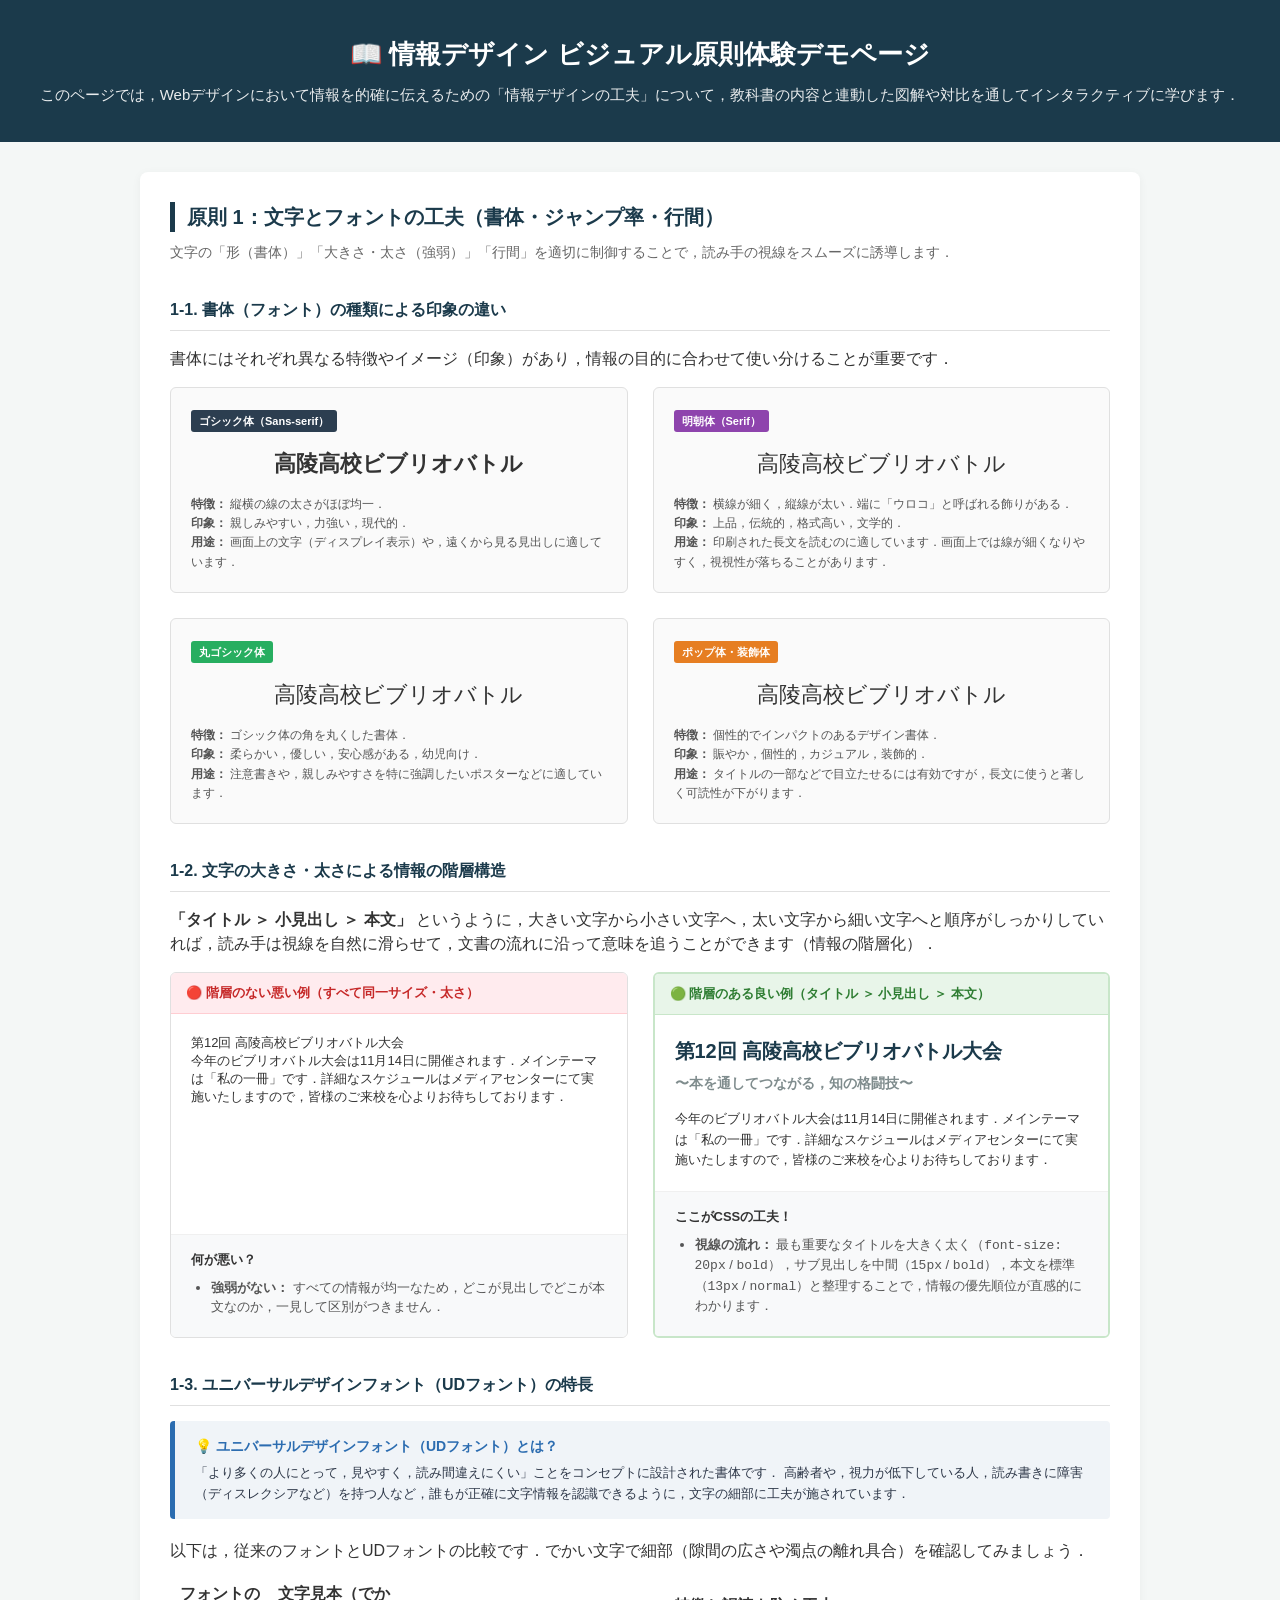
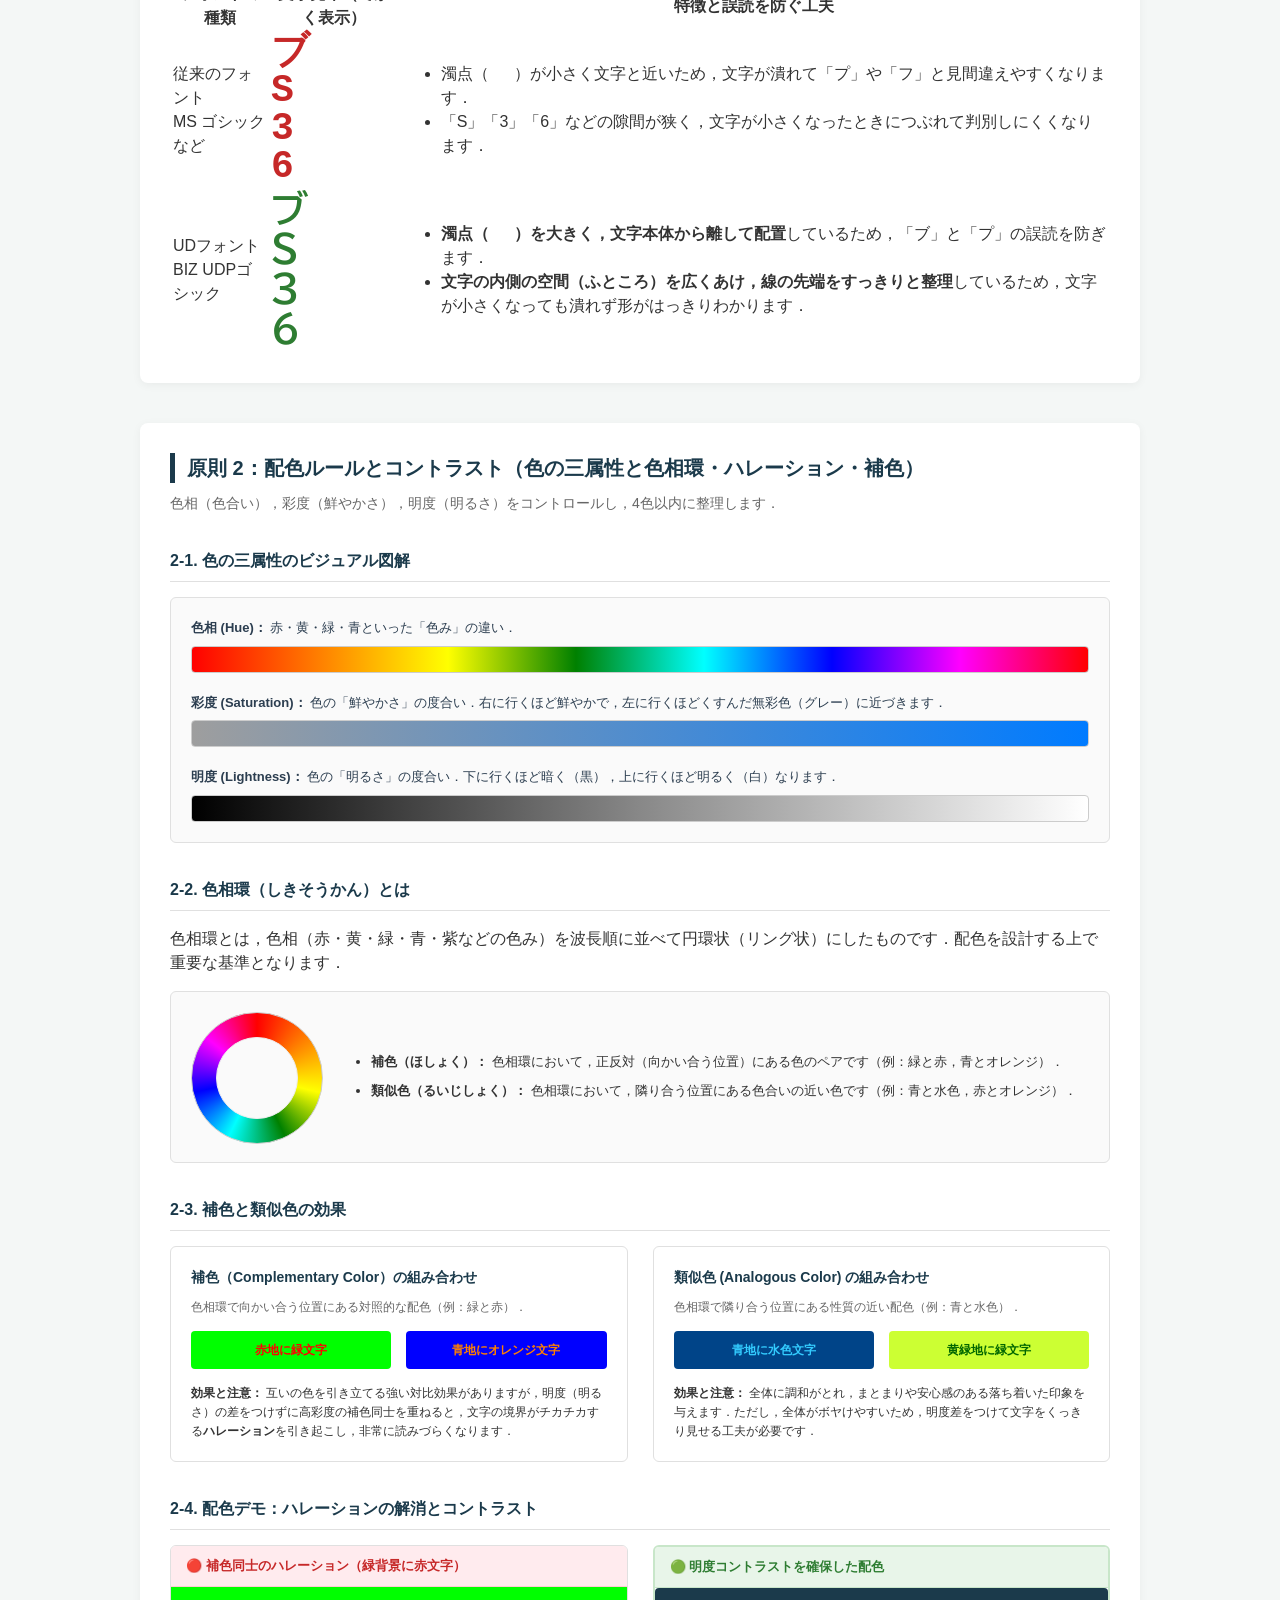
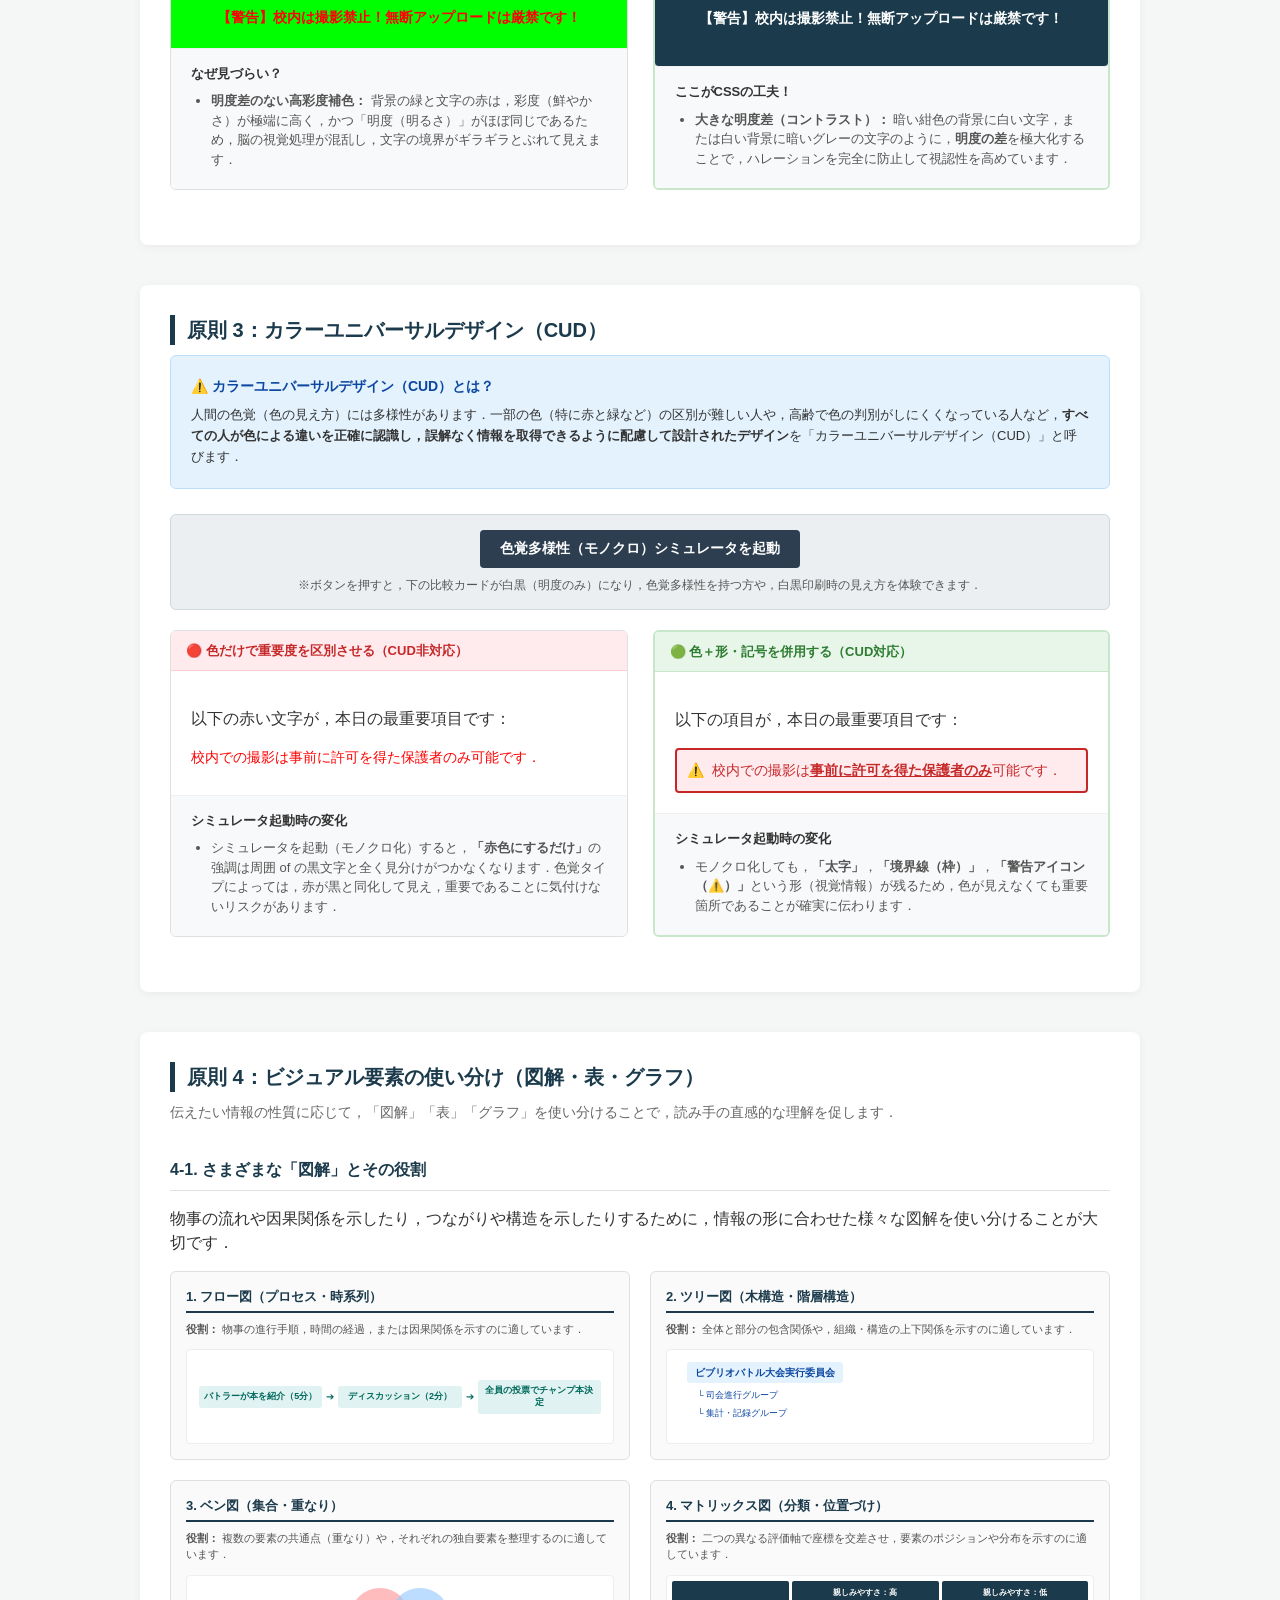
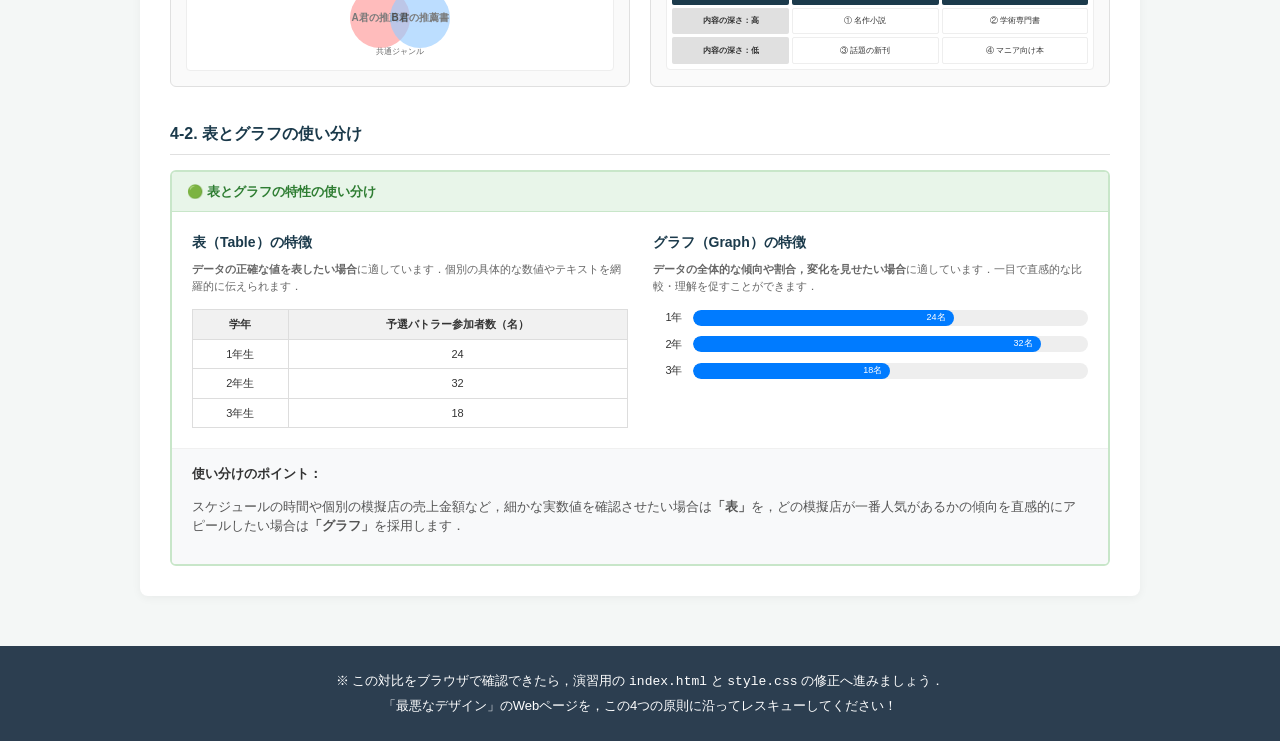
==== commit 3451bd52: "style: replace school name Salesio with generic Koryo High School in all templates" ====
--- a/lecture.html
+++ b/lecture.html
@@ -27,25 +27,25 @@
                 <!-- ゴシック体 -->
                 <div class="font-sample-card type-gothic">
                     <div class="font-tag tag-gothic">ゴシック体（Sans-serif）</div>
-                    <p class="font-preview">聖サレジオ学園ビブリオバトル</p>
+                    <p class="font-preview">高陵高校ビブリオバトル</p>
                     <p class="font-desc"><strong>特徴：</strong> 縦横の線の太さがほぼ均一．<br><strong>印象：</strong> 親しみやすい，力強い，現代的．<br><strong>用途：</strong> 画面上の文字（ディスプレイ表示）や，遠くから見る見出しに適しています．</p>
                 </div>
                 <!-- 明朝体 -->
                 <div class="font-sample-card type-mincho">
                     <div class="font-tag tag-mincho">明朝体（Serif）</div>
-                    <p class="font-preview">聖サレジオ学園ビブリオバトル</p>
+                    <p class="font-preview">高陵高校ビブリオバトル</p>
                     <p class="font-desc"><strong>特徴：</strong> 横線が細く，縦線が太い．端に「ウロコ」と呼ばれる飾りがある．<br><strong>印象：</strong> 上品，伝統的，格式高い，文学的．<br><strong>用途：</strong> 印刷された長文を読むのに適しています．画面上では線が細くなりやすく，視視性が落ちることがあります．</p>
                 </div>
                 <!-- 丸ゴシック体 -->
                 <div class="font-sample-card type-round">
                     <div class="font-tag tag-round">丸ゴシック体</div>
-                    <p class="font-preview">聖サレジオ学園ビブリオバトル</p>
+                    <p class="font-preview">高陵高校ビブリオバトル</p>
                     <p class="font-desc"><strong>特徴：</strong> ゴシック体の角を丸くした書体．<br><strong>印象：</strong> 柔らかい，優しい，安心感がある，幼児向け．<br><strong>用途：</strong> 注意書きや，親しみやすさを特に強調したいポスターなどに適しています．</p>
                 </div>
                 <!-- ポップ体・装飾 -->
                 <div class="font-sample-card type-pop">
                     <div class="font-tag tag-pop">ポップ体・装飾体</div>
-                    <p class="font-preview">聖サレジオ学園ビブリオバトル</p>
+                    <p class="font-preview">高陵高校ビブリオバトル</p>
                     <p class="font-desc"><strong>特徴：</strong> 個性的でインパクトのあるデザイン書体．<br><strong>印象：</strong> 賑やか，個性的，カジュアル，装飾的．<br><strong>用途：</strong> タイトルの一部などで目立たせるには有効ですが，長文に使うと著しく可読性が下がります．</p>
                 </div>
             </div>
@@ -58,7 +58,7 @@
                 <div class="card bad-example">
                     <div class="example-header header-bad">🔴 階層のない悪い例（すべて同一サイズ・太さ）</div>
                     <div class="demo-content font-bad-2">
-                        <h4>第12回 聖サレジオ学園ビブリオバトル大会</h4>
+                        <h4>第12回 高陵高校ビブリオバトル大会</h4>
                         <p>今年のビブリオバトル大会は11月14日に開催されます．メインテーマは「私の一冊」です．詳細なスケジュールはメディアセンターにて実施いたしますので，皆様のご来校を心よりお待ちしております．</p>
                     </div>
                     <div class="explanation">
@@ -73,7 +73,7 @@
                 <div class="card good-example">
                     <div class="example-header header-good">🟢 階層のある良い例（タイトル ＞ 小見出し ＞ 本文）</div>
                     <div class="demo-content font-hierarchy">
-                        <h3 class="hierarchy-title">第12回 聖サレジオ学園ビブリオバトル大会</h3>
+                        <h3 class="hierarchy-title">第12回 高陵高校ビブリオバトル大会</h3>
                         <h4 class="hierarchy-subtitle">〜本を通してつながる，知の格闘技〜</h4>
                         <p class="hierarchy-body">今年のビブリオバトル大会は11月14日に開催されます．メインテーマは「私の一冊」です．詳細なスケジュールはメディアセンターにて実施いたしますので，皆様のご来校を心よりお待ちしております．</p>
                     </div>
